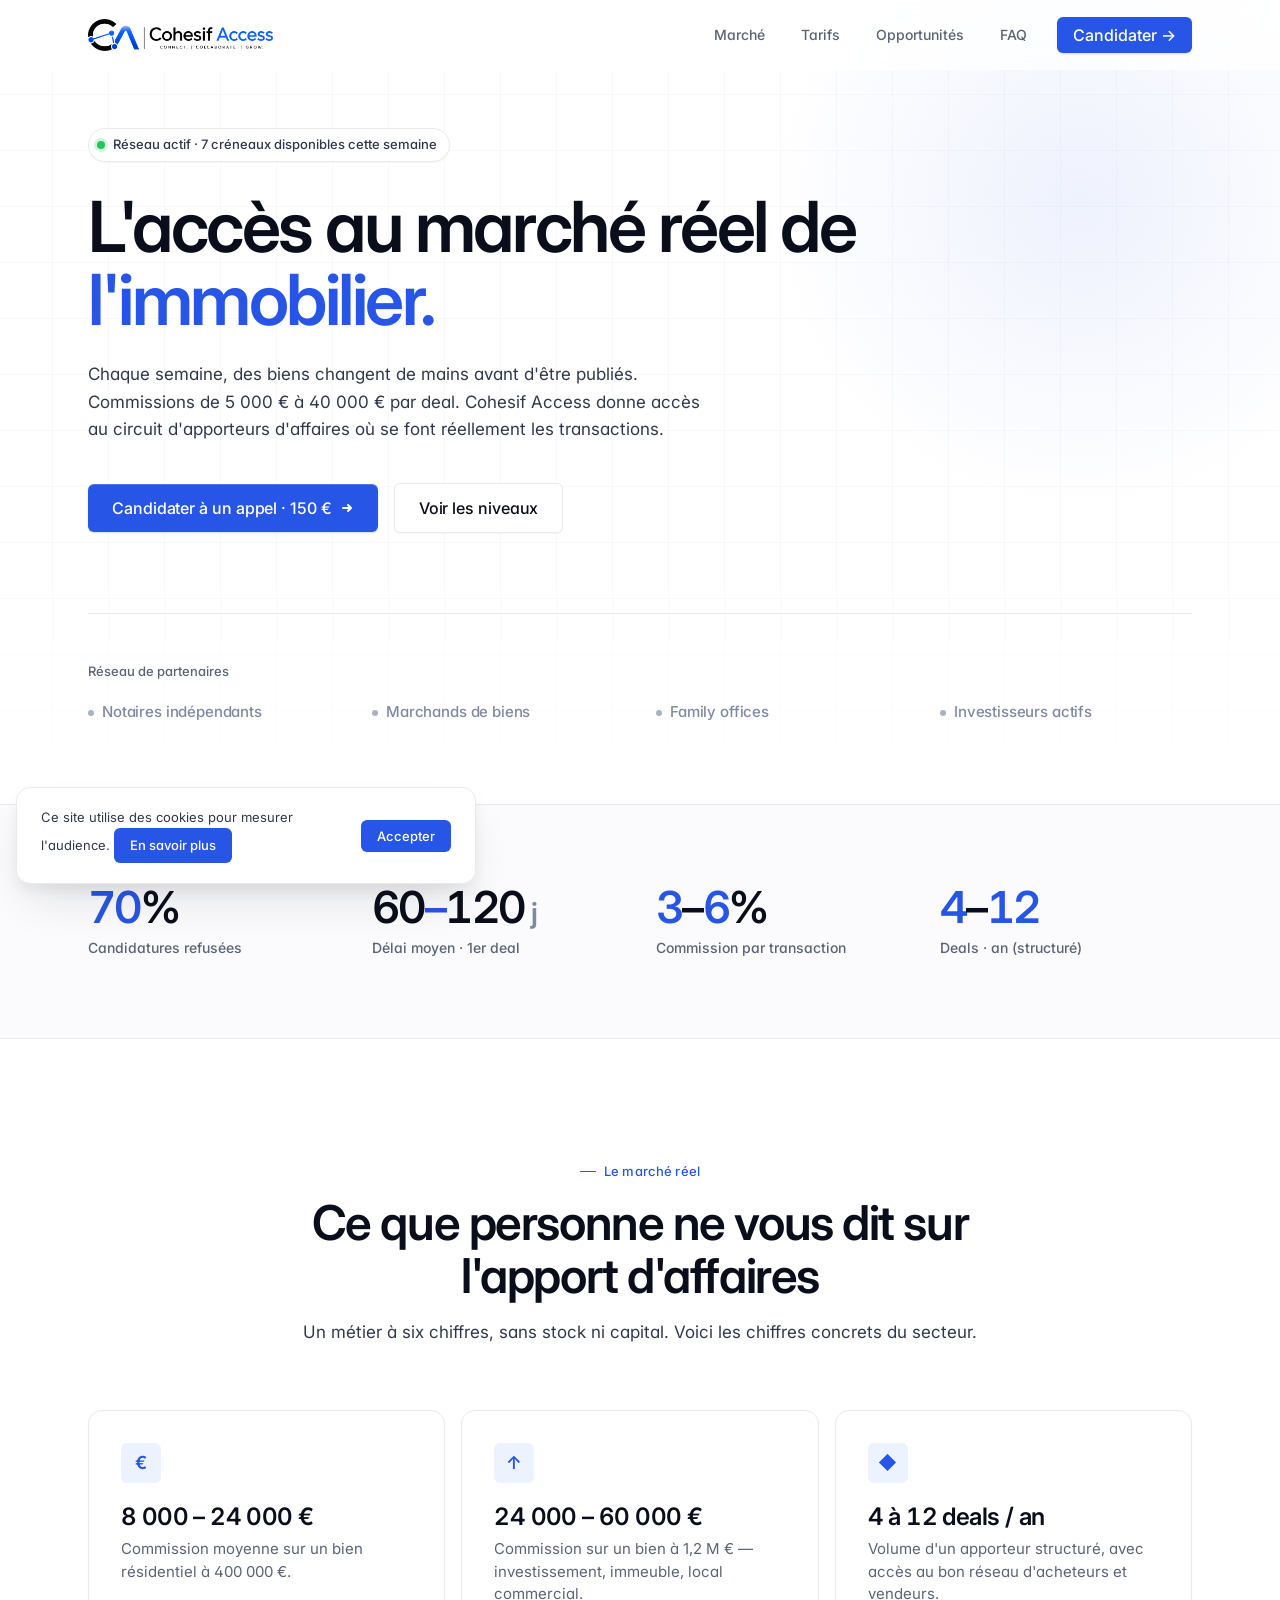
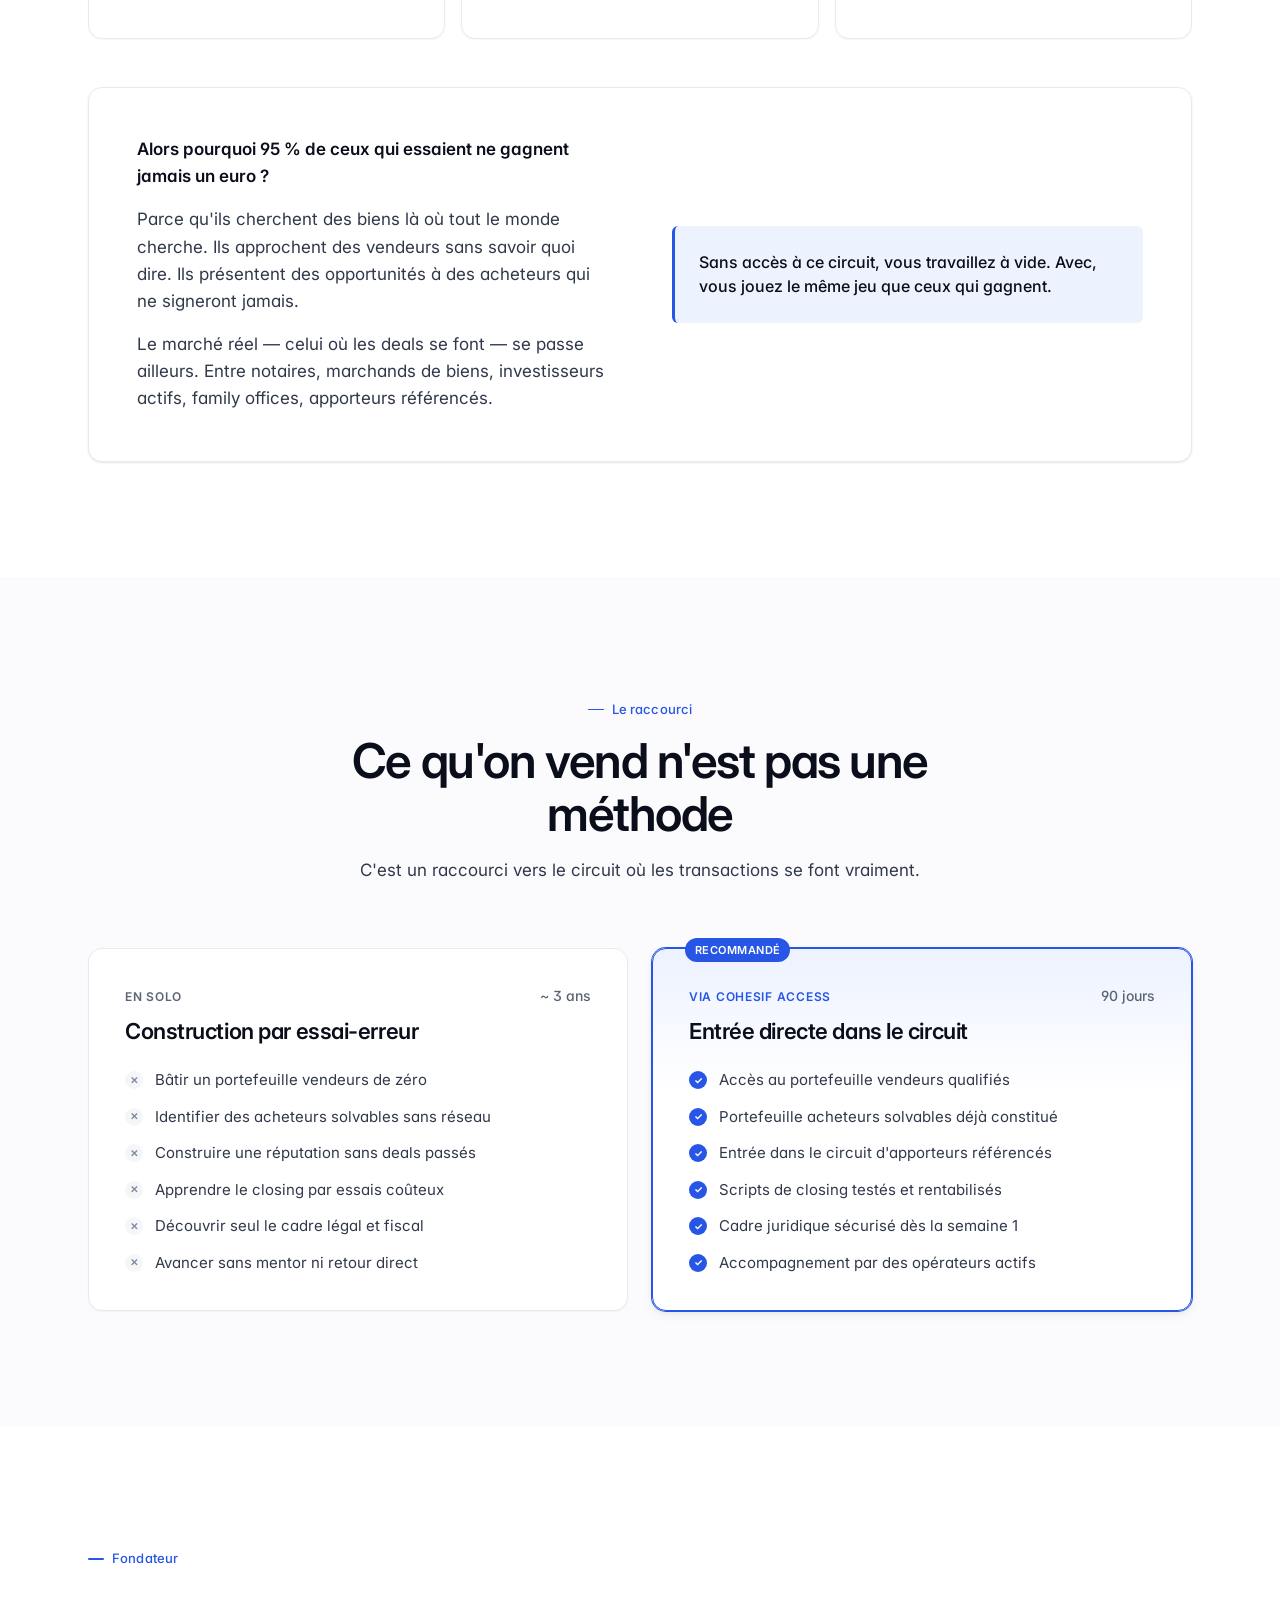
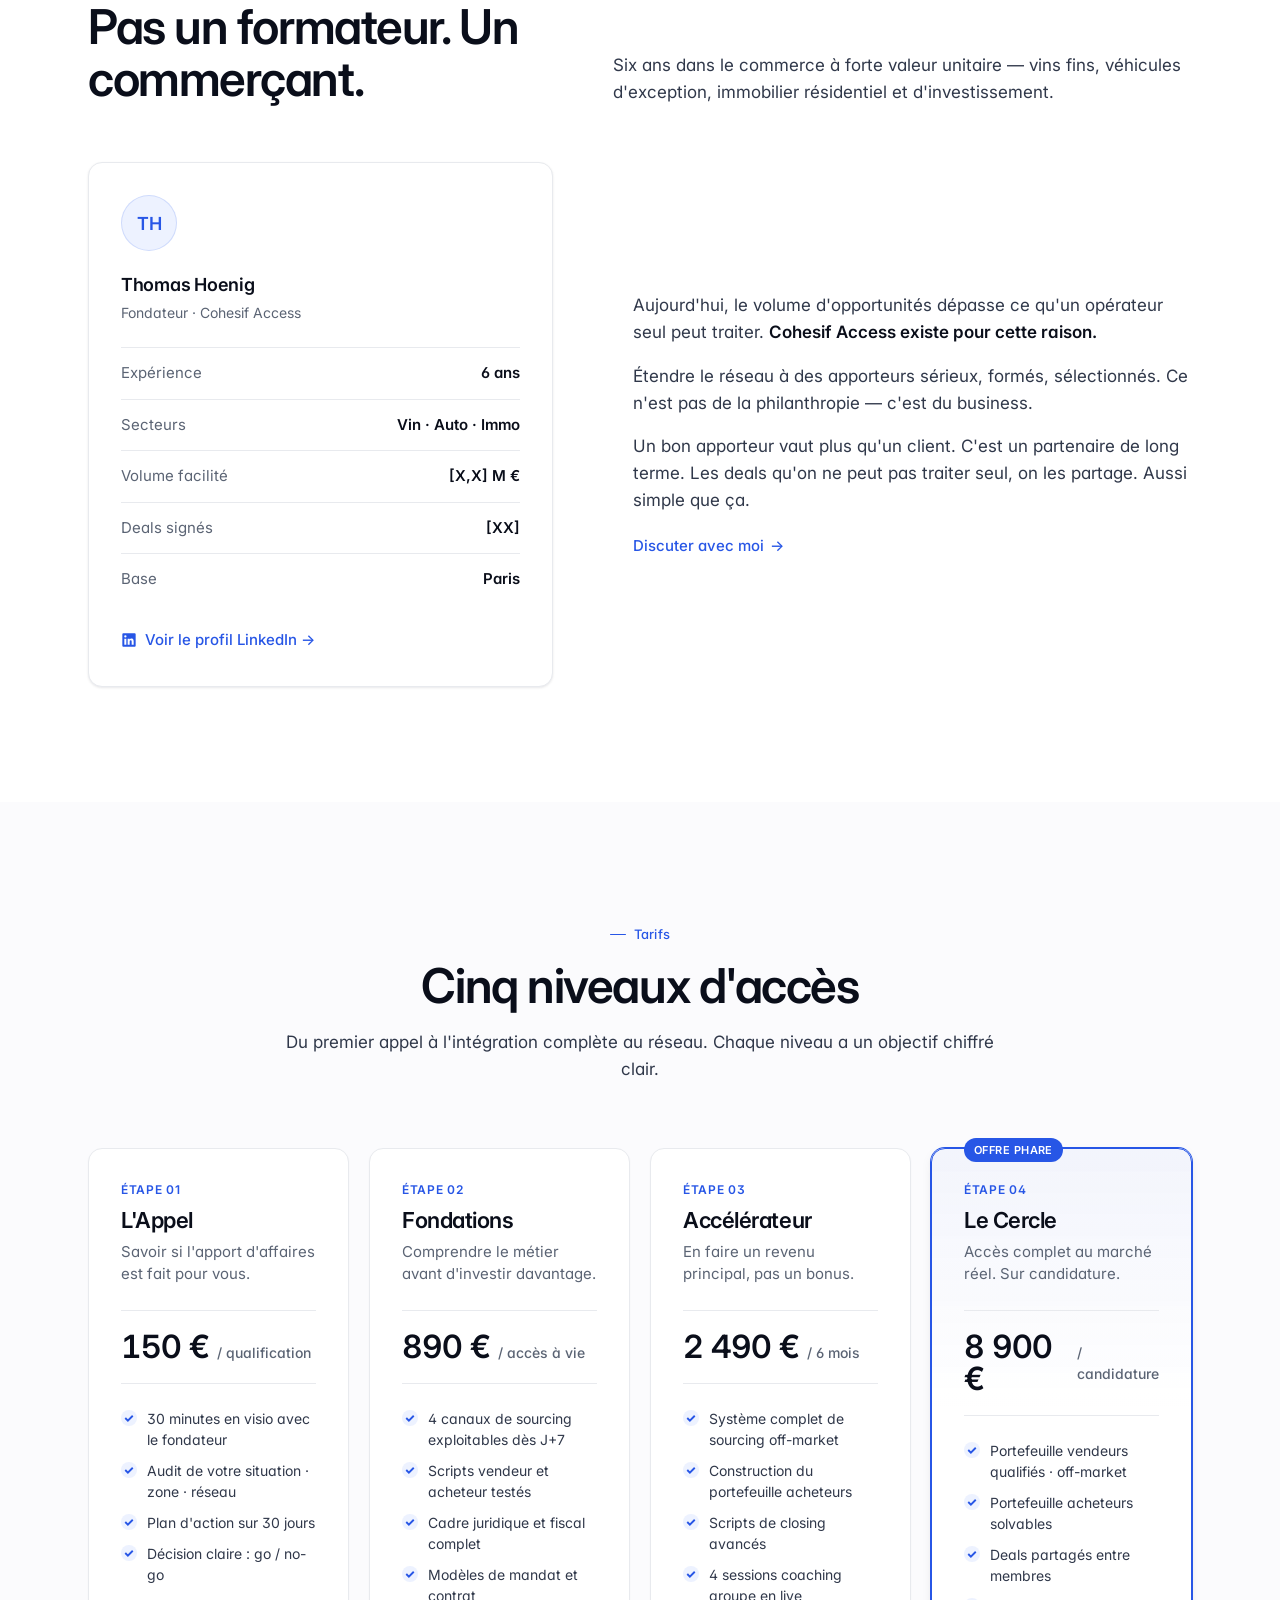
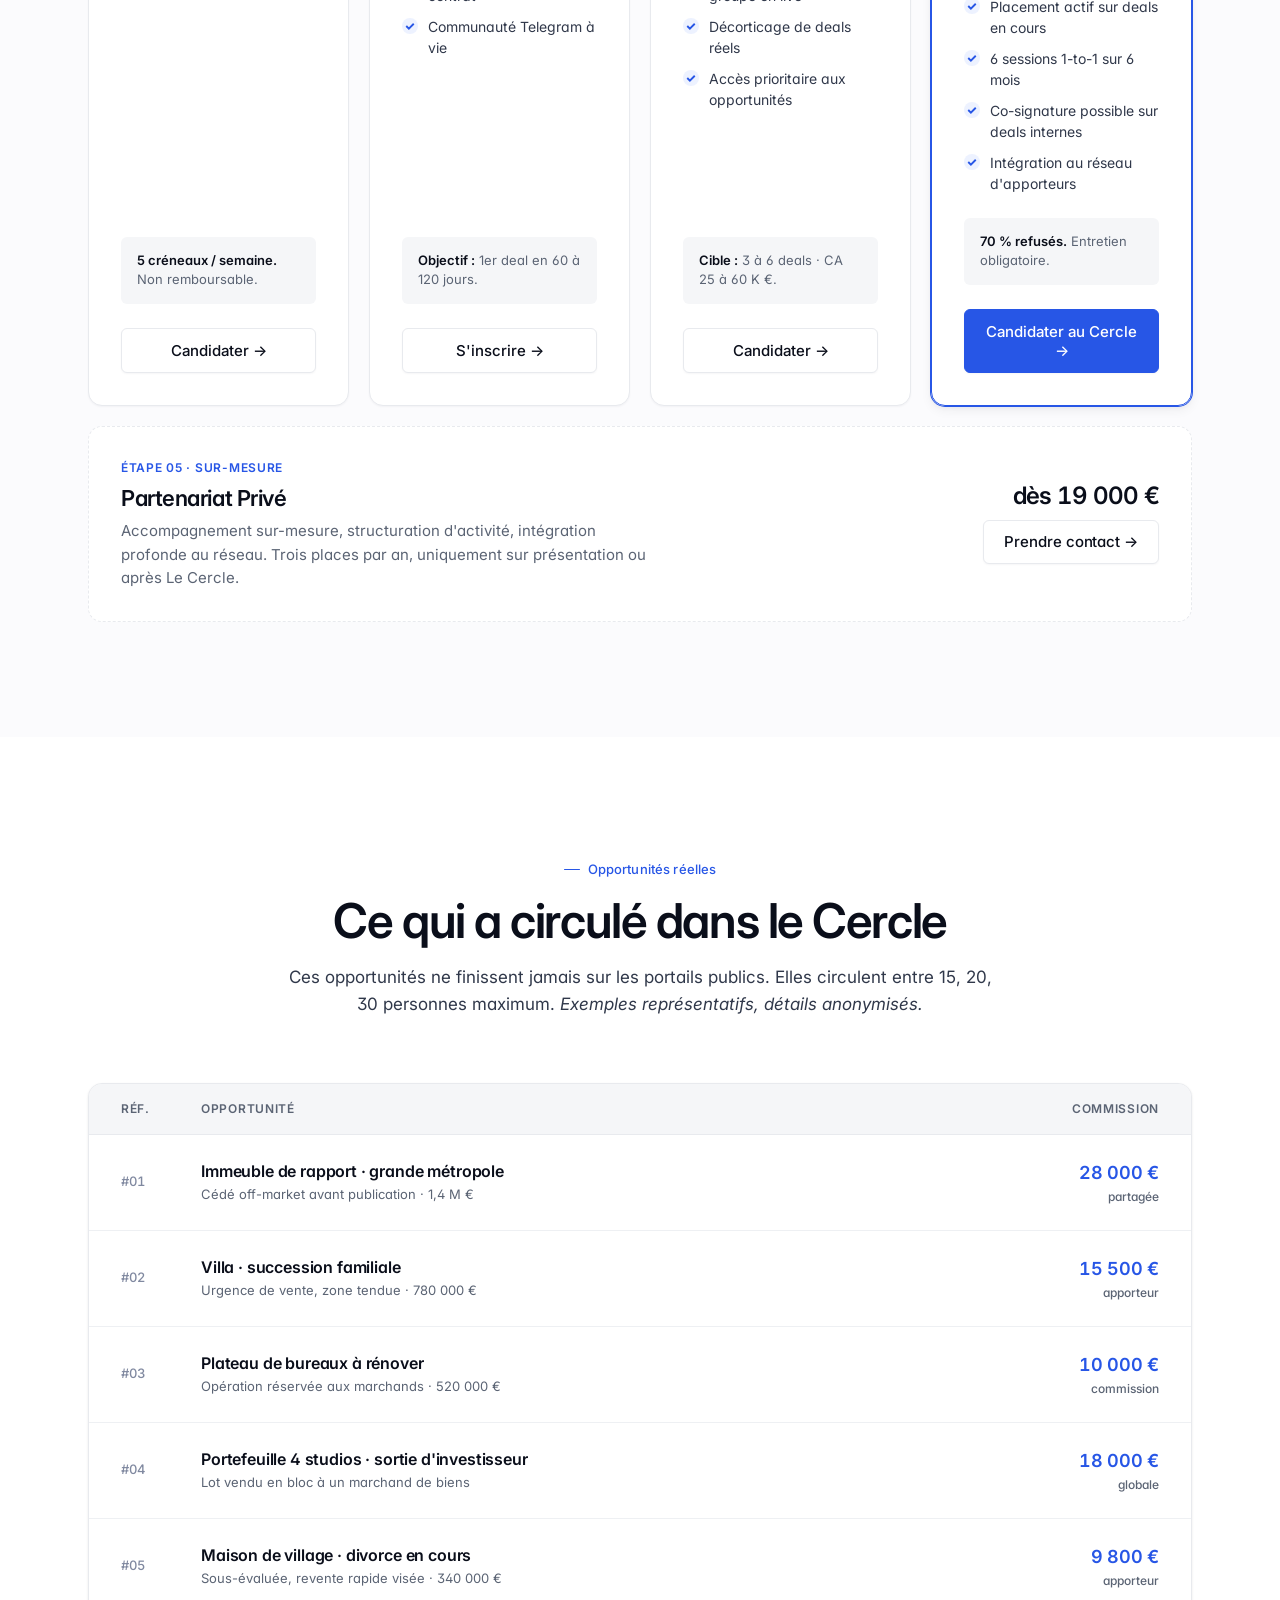
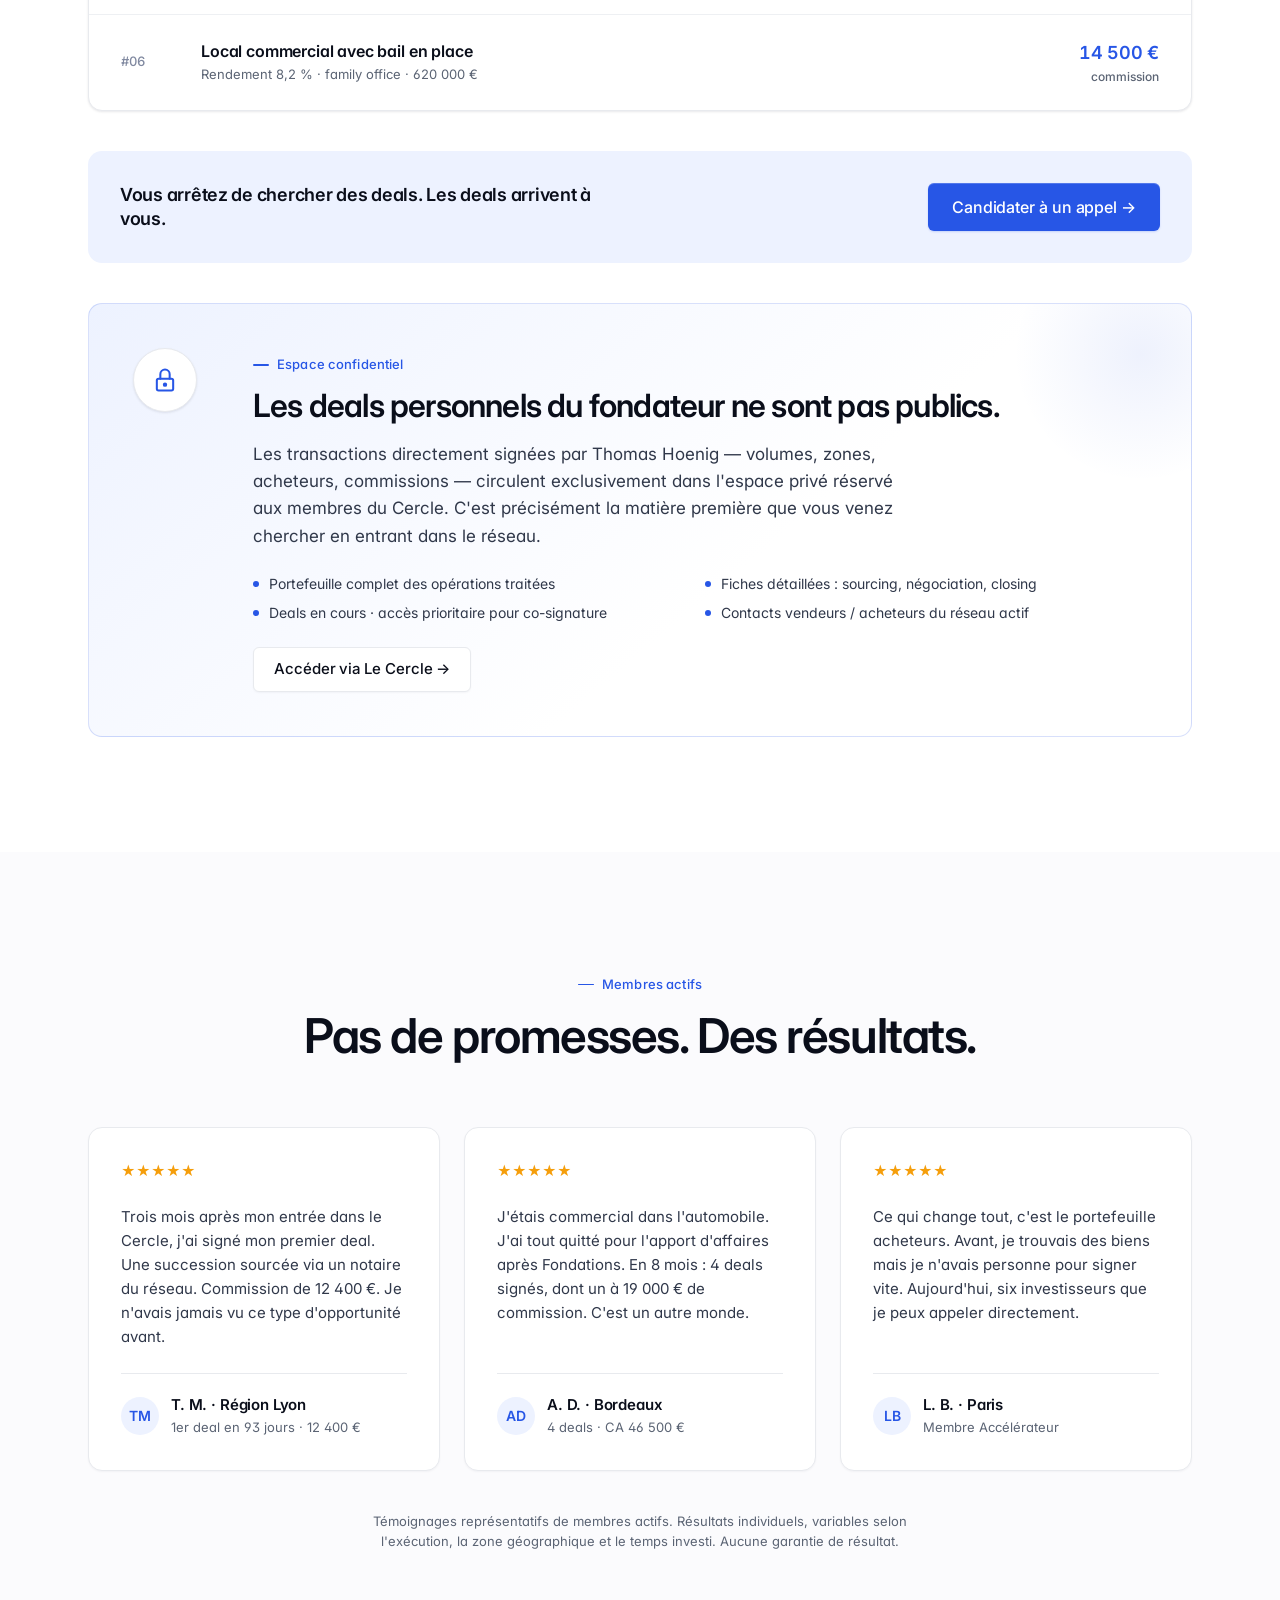
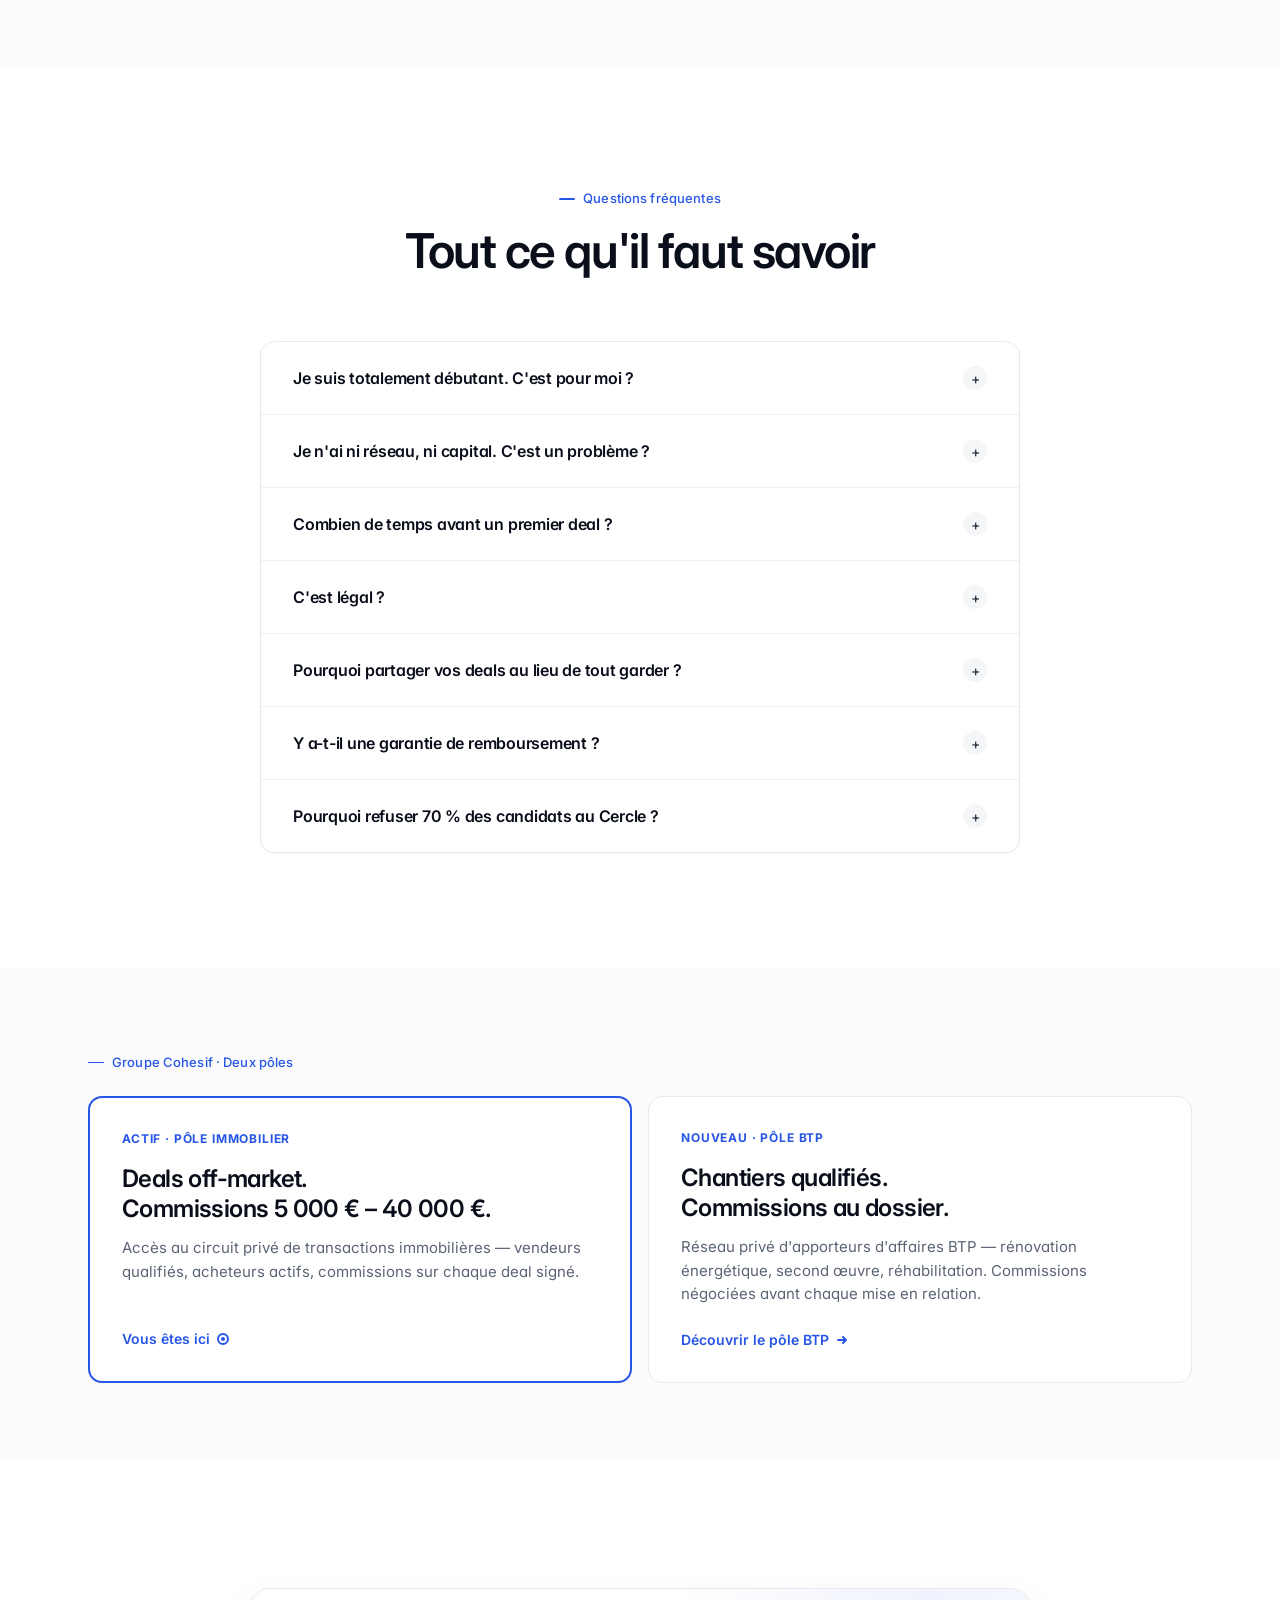
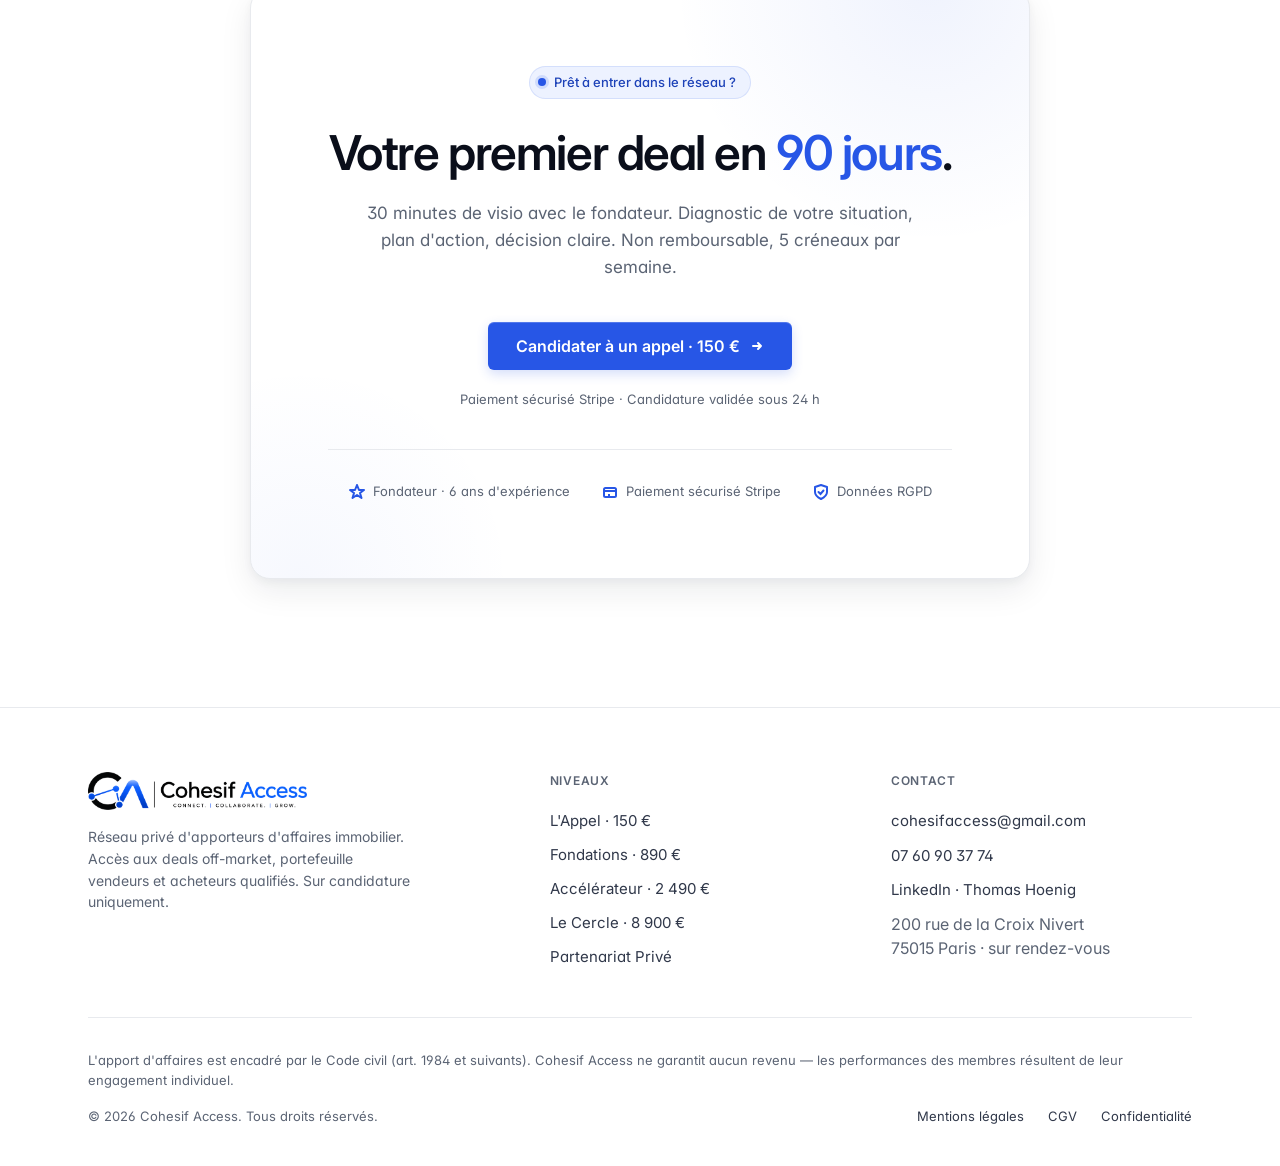
==== index.html @ 562d53ac "fix: pole-bar position fixed sous la nav — visible sur mobile" ====
<!DOCTYPE html>
<html lang="fr">
<head>
<meta charset="UTF-8" />
<meta name="viewport" content="width=device-width, initial-scale=1.0" />
<meta name="color-scheme" content="light only" />
<meta name="supported-color-schemes" content="light" />
<meta name="theme-color" content="#2756e6" />
<meta name="msapplication-TileColor" content="#2756e6" />

<!-- SEO · Titre & Description optimisés -->
<title>Cohesif Access — Réseau Privé d'Apporteurs d'Affaires Immobilier | Deals Off-Market</title>
<meta name="description" content="Rejoignez le réseau privé d'apporteurs d'affaires immobilier Cohesif Access. Accédez aux deals off-market, commissions de 5 000 € à 40 000 € par deal. Portefeuille vendeurs et acheteurs qualifiés. Candidature sélective — fondé par Thomas Hoenig." />

<!-- SEO avancé -->
<meta name="author" content="Thomas Hoenig — Groupe Cohesif" />
<meta name="keywords" content="apport d'affaires immobilier, apporteur d'affaires immobilier, deals off-market, réseau immobilier privé, commission immobilière, formation apporteur d'affaires, Thomas Hoenig, Cohesif Access, Groupe Cohesif, investissement immobilier, marchand de biens, off-market immobilier Paris, réseau apporteurs, commission apporteur affaires, devenir apporteur d'affaires" />
<meta name="robots" content="index, follow, max-image-preview:large, max-snippet:-1, max-video-preview:-1" />
<link rel="canonical" href="https://www.cohesifaccess.fr/" />
<meta name="geo.region" content="FR-75" />
<meta name="geo.placename" content="Paris" />
<meta name="geo.position" content="48.840942;2.293518" />
<meta name="ICBM" content="48.840942, 2.293518" />
<meta name="language" content="French" />
<meta name="revisit-after" content="7 days" />
<meta name="rating" content="general" />
<meta name="distribution" content="global" />
<meta http-equiv="content-language" content="fr" />

<!-- Open Graph (Facebook, LinkedIn, WhatsApp, Telegram) -->
<meta property="og:type" content="website" />
<meta property="og:site_name" content="Cohesif Access" />
<meta property="og:title" content="Cohesif Access — Réseau Privé d'Apporteurs d'Affaires Immobilier" />
<meta property="og:description" content="Rejoignez le réseau privé d'apporteurs d'affaires immobilier. Accédez aux deals off-market, commissions de 5 000 € à 40 000 € par deal. Portefeuille vendeurs et acheteurs qualifiés. Sur candidature." />
<meta property="og:url" content="https://www.cohesifaccess.fr/" />
<meta property="og:image" content="https://www.cohesifaccess.fr/og-image.jpg" />
<meta property="og:image:secure_url" content="https://www.cohesifaccess.fr/og-image.jpg" />
<meta property="og:image:type" content="image/jpeg" />
<meta property="og:image:width" content="1200" />
<meta property="og:image:height" content="630" />
<meta property="og:image:alt" content="Cohesif Access — Réseau privé d'apporteurs d'affaires immobilier. Deals off-market, commissions jusqu'à 40 000 €." />
<meta property="og:locale" content="fr_FR" />

<!-- Twitter Cards -->
<meta name="twitter:card" content="summary_large_image" />
<meta name="twitter:title" content="Cohesif Access — Réseau Privé d'Apporteurs d'Affaires Immobilier" />
<meta name="twitter:description" content="Deals off-market, commissions de 5 000 € à 40 000 €. Réseau privé d'apporteurs d'affaires immobilier. Candidature sélective." />
<meta name="twitter:image" content="https://www.cohesifaccess.fr/og-image.jpg" />
<meta name="twitter:image:alt" content="Cohesif Access — Réseau privé d'apporteurs d'affaires immobilier" />

<!-- Schema.org JSON-LD · Organization -->
<script type="application/ld+json">
{
  "@context": "https://schema.org",
  "@type": "Organization",
  "name": "Cohesif Access",
  "alternateName": ["Groupe Cohesif", "Cohesif"],
  "url": "https://www.cohesifaccess.fr/",
  "logo": {
    "@type": "ImageObject",
    "url": "https://www.cohesifaccess.fr/logo.png",
    "width": 512,
    "height": 512
  },
  "image": "https://www.cohesifaccess.fr/og-image.jpg",
  "founder": {
    "@type": "Person",
    "name": "Thomas Hoenig",
    "jobTitle": "Fondateur",
    "sameAs": "https://www.linkedin.com/in/thomas-hoenig-b68427298"
  },
  "address": {
    "@type": "PostalAddress",
    "streetAddress": "200 rue de la Croix Nivert",
    "postalCode": "75015",
    "addressLocality": "Paris",
    "addressRegion": "Île-de-France",
    "addressCountry": "FR"
  },
  "geo": {
    "@type": "GeoCoordinates",
    "latitude": 48.840942,
    "longitude": 2.293518
  },
  "contactPoint": {
    "@type": "ContactPoint",
    "contactType": "customer service",
    "email": "cohesifaccess@gmail.com",
    "telephone": "+33760903774",
    "availableLanguage": "French",
    "areaServed": "FR"
  },
  "sameAs": [
    "https://www.linkedin.com/in/thomas-hoenig-b68427298"
  ],
  "description": "Réseau privé d'apporteurs d'affaires immobilier. Accès aux deals off-market, portefeuille vendeurs et acheteurs qualifiés. Commissions de 5 000 € à 40 000 € par deal.",
  "knowsAbout": ["Apport d'affaires immobilier", "Deals off-market", "Investissement immobilier", "Commission immobilière", "Marchand de biens"],
  "areaServed": {
    "@type": "Country",
    "name": "France"
  },
  "foundingLocation": {
    "@type": "Place",
    "address": {
      "@type": "PostalAddress",
      "addressLocality": "Paris",
      "addressCountry": "FR"
    }
  }
}
</script>

<!-- Schema.org JSON-LD · LocalBusiness -->
<script type="application/ld+json">
{
  "@context": "https://schema.org",
  "@type": "LocalBusiness",
  "name": "Cohesif Access",
  "image": "https://www.cohesifaccess.fr/og-image.jpg",
  "url": "https://www.cohesifaccess.fr/",
  "@id": "https://www.cohesifaccess.fr/#localbusiness",
  "telephone": "+33760903774",
  "email": "cohesifaccess@gmail.com",
  "priceRange": "€€",
  "address": {
    "@type": "PostalAddress",
    "streetAddress": "200 rue de la Croix Nivert",
    "addressLocality": "Paris",
    "postalCode": "75015",
    "addressRegion": "Île-de-France",
    "addressCountry": "FR"
  },
  "geo": {
    "@type": "GeoCoordinates",
    "latitude": 48.840942,
    "longitude": 2.293518
  },
  "areaServed": {
    "@type": "Country",
    "name": "France"
  },
  "founder": {
    "@type": "Person",
    "name": "Thomas Hoenig"
  },
  "description": "Réseau privé d'apporteurs d'affaires immobilier. Accès aux deals off-market, portefeuille vendeurs et acheteurs qualifiés. Commissions de 5 000 € à 40 000 € par deal."
}
</script>

<!-- Schema.org JSON-LD · WebSite (sitelinks searchbox) -->
<script type="application/ld+json">
{
  "@context": "https://schema.org",
  "@type": "WebSite",
  "name": "Cohesif Access",
  "alternateName": "Cohesif",
  "url": "https://www.cohesifaccess.fr/",
  "description": "Réseau privé d'apporteurs d'affaires immobilier — deals off-market, commissions de 5 000 € à 40 000 € par deal.",
  "inLanguage": "fr-FR",
  "publisher": {
    "@type": "Organization",
    "name": "Cohesif Access",
    "url": "https://www.cohesifaccess.fr/"
  }
}
</script>

<!-- Schema.org JSON-LD · WebPage -->
<script type="application/ld+json">
{
  "@context": "https://schema.org",
  "@type": "WebPage",
  "name": "Cohesif Access — Réseau Privé d'Apporteurs d'Affaires Immobilier",
  "description": "Rejoignez le réseau privé d'apporteurs d'affaires immobilier Cohesif Access. Deals off-market, commissions de 5 000 € à 40 000 € par deal.",
  "url": "https://www.cohesifaccess.fr/",
  "inLanguage": "fr-FR",
  "isPartOf": {
    "@type": "WebSite",
    "name": "Cohesif Access",
    "url": "https://www.cohesifaccess.fr/"
  },
  "about": {
    "@type": "Thing",
    "name": "Apport d'affaires immobilier"
  },
  "mainEntity": {
    "@type": "Organization",
    "name": "Cohesif Access"
  },
  "speakable": {
    "@type": "SpeakableSpecification",
    "cssSelector": [".hero__lede", ".display-xl"]
  },
  "breadcrumb": {
    "@type": "BreadcrumbList",
    "itemListElement": [
      {
        "@type": "ListItem",
        "position": 1,
        "name": "Accueil",
        "item": "https://www.cohesifaccess.fr/"
      }
    ]
  }
}
</script>

<!-- Schema.org JSON-LD · Service (5 niveaux) -->
<script type="application/ld+json">
{
  "@context": "https://schema.org",
  "@type": "Service",
  "serviceType": "Formation et réseau d'apporteurs d'affaires immobilier",
  "provider": {
    "@type": "Organization",
    "name": "Cohesif Access",
    "url": "https://www.cohesifaccess.fr/"
  },
  "areaServed": {
    "@type": "Country",
    "name": "France"
  },
  "hasOfferCatalog": {
    "@type": "OfferCatalog",
    "name": "Niveaux d'accès Cohesif Access",
    "itemListElement": [
      {
        "@type": "Offer",
        "itemOffered": {
          "@type": "Service",
          "name": "L'Appel — Appel de qualification",
          "description": "30 minutes de visio avec le fondateur. Diagnostic de votre situation, plan d'action, décision claire."
        },
        "price": "150",
        "priceCurrency": "EUR"
      },
      {
        "@type": "Offer",
        "itemOffered": {
          "@type": "Service",
          "name": "Fondations — Formation apport d'affaires",
          "description": "Les bases juridiques, commerciales et opérationnelles de l'apport d'affaires immobilier."
        },
        "price": "890",
        "priceCurrency": "EUR"
      },
      {
        "@type": "Offer",
        "itemOffered": {
          "@type": "Service",
          "name": "Accélérateur — Accompagnement intensif",
          "description": "Accompagnement intensif avec coaching et mise en relation directe avec le réseau."
        },
        "price": "2490",
        "priceCurrency": "EUR"
      },
      {
        "@type": "Offer",
        "itemOffered": {
          "@type": "Service",
          "name": "Le Cercle — Réseau privé d'apporteurs",
          "description": "Accès aux deals off-market, portefeuille vendeurs et acheteurs qualifiés, réseau exclusif sur candidature."
        },
        "price": "5900",
        "priceCurrency": "EUR"
      }
    ]
  }
}
</script>

<!-- Schema.org JSON-LD · FAQPage (rich snippets Google) -->
<script type="application/ld+json">
{
  "@context": "https://schema.org",
  "@type": "FAQPage",
  "mainEntity": [
    {
      "@type": "Question",
      "name": "Je suis totalement débutant. L'apport d'affaires immobilier est-il pour moi ?",
      "acceptedAnswer": {
        "@type": "Answer",
        "text": "Oui, si vous êtes prêt à travailler 8 à 12 heures par semaine et à exécuter sérieusement. Non, si vous cherchez un système passif. Les débutants commencent par Fondations à 890 €."
      }
    },
    {
      "@type": "Question",
      "name": "Je n'ai ni réseau, ni capital. Est-ce un problème pour devenir apporteur d'affaires ?",
      "acceptedAnswer": {
        "@type": "Answer",
        "text": "Pour le capital, non — l'apport d'affaires ne demande aucun investissement financier. Pour le réseau, c'est précisément ce que Cohesif Access vous apporte : vous entrez dans un réseau existant de notaires, marchands de biens, family offices et investisseurs actifs."
      }
    },
    {
      "@type": "Question",
      "name": "Combien de temps avant un premier deal immobilier ?",
      "acceptedAnswer": {
        "@type": "Answer",
        "text": "60 à 120 jours en moyenne pour ceux qui exécutent sérieusement. Certains y arrivent en 3 semaines, d'autres en 6 mois. Cela dépend de votre zone géographique, de votre exécution et du temps investi. Aucune garantie de résultat."
      }
    },
    {
      "@type": "Question",
      "name": "L'apport d'affaires immobilier est-il légal en France ?",
      "acceptedAnswer": {
        "@type": "Answer",
        "text": "Totalement. L'apport d'affaires est un contrat commercial classique encadré par le Code civil. Pour l'immobilier, le positionnement respecte la loi Hoguet — le premier module de Fondations y est entièrement consacré."
      }
    },
    {
      "@type": "Question",
      "name": "Pourquoi Cohesif Access partage ses deals au lieu de tout garder ?",
      "acceptedAnswer": {
        "@type": "Answer",
        "text": "Parce qu'un opérateur seul ne peut pas traiter tout le volume qui passe. Et parce qu'un bon apporteur rapporte plus qu'il ne coûte. C'est du capitalisme simple, pas de la philanthropie."
      }
    },
    {
      "@type": "Question",
      "name": "Y a-t-il une garantie de remboursement chez Cohesif Access ?",
      "acceptedAnswer": {
        "@type": "Answer",
        "text": "Pas de garantie de résultat — c'est illégal et malhonnête de garantir des revenus. Remboursement 14 jours sur les formations si le contenu ne correspond pas à ce qui est annoncé. Le Cercle est sans remboursement — c'est un engagement."
      }
    },
    {
      "@type": "Question",
      "name": "Pourquoi refuser 70 % des candidats au Cercle ?",
      "acceptedAnswer": {
        "@type": "Answer",
        "text": "Parce qu'un mauvais apporteur détruit la confiance construite avec les vendeurs, les acheteurs et les partenaires. La sélection porte sur le sérieux, la capacité d'exécution et la compatibilité. Un Cercle de qualité vaut mieux qu'un club bondé."
      }
    }
  ]
}
</script>

<link rel="icon" type="image/x-icon" href="favicon.ico">
<link rel="icon" type="image/png" sizes="32x32" href="favicon-32x32.png">
<link rel="icon" type="image/png" sizes="16x16" href="favicon-16x16.png">
<link rel="apple-touch-icon" sizes="180x180" href="apple-touch-icon.png">
<link rel="manifest" href="manifest.json">

<link rel="preconnect" href="https://fonts.googleapis.com">
<link rel="preconnect" href="https://fonts.gstatic.com" crossorigin>
<link rel="preload" href="https://fonts.googleapis.com/css2?family=Inter:wght@300;400;500;600;700&display=swap" as="style">
<link href="https://fonts.googleapis.com/css2?family=Inter:wght@300;400;500;600;700&display=swap" rel="stylesheet">

<style>
/* ═══════════════════════════════════════════════════════════════
   COHESIF ACCESS · Design system clair premium
   Références : Stripe, Linear, Framer, Vercel
   ═══════════════════════════════════════════════════════════════ */

:root {
  /* Couleurs — palette minimale */
  --white: #ffffff;
  --bg: #fbfbfd;
  --bg-soft: #f5f6f8;
  --bg-blue: #f0f4ff;

  --ink-900: #0a0e1a;
  --ink-700: #30384a;
  --ink-500: #5b6474;
  --ink-400: #8089a0;
  --ink-300: #aab1c2;

  --line: #e8eaee;
  --line-soft: #eef0f3;

  --accent: #2756e6;      /* bleu profond · un seul accent */
  --accent-dark: #1d42b8;
  --accent-soft: #edf2ff;

  /* Typo */
  --sans: 'Inter', -apple-system, BlinkMacSystemFont, 'Segoe UI', sans-serif;

  /* Espacements */
  --pad: clamp(1.25rem, 4vw, 3rem);
  --max: 1200px;

  /* Radius */
  --r-sm: 6px;
  --r: 10px;
  --r-lg: 14px;
  --r-xl: 20px;

  /* Ombres douces */
  --shadow-xs: 0 1px 2px rgba(16, 24, 40, 0.04);
  --shadow-sm: 0 1px 3px rgba(16, 24, 40, 0.06), 0 1px 2px rgba(16, 24, 40, 0.04);
  --shadow-md: 0 4px 12px rgba(16, 24, 40, 0.06), 0 2px 4px rgba(16, 24, 40, 0.04);
  --shadow-lg: 0 12px 32px rgba(16, 24, 40, 0.08), 0 4px 8px rgba(16, 24, 40, 0.04);
  --shadow-xl: 0 24px 48px -12px rgba(16, 24, 40, 0.12), 0 8px 16px rgba(16, 24, 40, 0.06);

  --ease: cubic-bezier(0.22, 0.61, 0.36, 1);
  --ease-out: cubic-bezier(0.16, 1, 0.3, 1);
}

*, *::before, *::after { box-sizing: border-box; margin: 0; padding: 0; }

html {
  scroll-behavior: smooth;
  -webkit-text-size-adjust: 100%;
  font-size: 16px;
  color-scheme: light;
  background: var(--white);
}

body {
  background: var(--white) !important;
  color: var(--ink-900);
  font-family: var(--sans);
  font-weight: 400;
  font-size: 16px;
  line-height: 1.5;
  -webkit-font-smoothing: antialiased;
  -moz-osx-font-smoothing: grayscale;
  font-feature-settings: "kern", "liga", "cv11", "ss01";
  overflow-x: hidden;
}

/* Forcer le mode clair partout — override iOS/Android dark mode */
@media (prefers-color-scheme: dark) {
  html, body {
    background: var(--white) !important;
    color: var(--ink-900) !important;
  }
  :root { color-scheme: light; }
}

::selection { background: var(--accent); color: var(--white); }

a { color: inherit; text-decoration: none; }
button { font-family: inherit; background: none; border: none; cursor: pointer; color: inherit; padding: 0; font-size: inherit; }
input, textarea, select { font-family: inherit; }
img, svg { display: block; max-width: 100%; }

.wrap { max-width: var(--max); margin: 0 auto; padding: 0 var(--pad); }
.wrap-sm { max-width: 920px; margin: 0 auto; padding: 0 var(--pad); }

/* ═══════════════════════════════════════════════════════════════
   TYPOGRAPHIE
   ═══════════════════════════════════════════════════════════════ */

.display-xl {
  font-size: clamp(2.25rem, 5.5vw, 4.5rem);
  font-weight: 600;
  line-height: 1.05;
  letter-spacing: -0.035em;
  color: var(--ink-900);
}

.display-l {
  font-size: clamp(1.875rem, 3.75vw, 3rem);
  font-weight: 600;
  line-height: 1.1;
  letter-spacing: -0.03em;
  color: var(--ink-900);
}

.display-m {
  font-size: clamp(1.5rem, 2.5vw, 2rem);
  font-weight: 600;
  line-height: 1.2;
  letter-spacing: -0.025em;
  color: var(--ink-900);
}

.display-s {
  font-size: clamp(1.25rem, 1.8vw, 1.5rem);
  font-weight: 600;
  line-height: 1.3;
  letter-spacing: -0.02em;
  color: var(--ink-900);
}

.eyebrow {
  font-size: 0.8125rem;
  font-weight: 500;
  letter-spacing: 0.01em;
  color: var(--accent);
  display: inline-flex;
  align-items: center;
  gap: 0.5rem;
}

.eyebrow::before {
  content: "";
  width: 16px;
  height: 1.5px;
  background: var(--accent);
  border-radius: 2px;
}

.lede {
  font-size: clamp(1.0625rem, 1.3vw, 1.25rem);
  line-height: 1.6;
  color: var(--ink-700);
  font-weight: 400;
}

.body-l { font-size: 1.0625rem; line-height: 1.6; color: var(--ink-700); }
.body-m { font-size: 0.9375rem; line-height: 1.55; color: var(--ink-500); }
.body-s { font-size: 0.8125rem; line-height: 1.5; color: var(--ink-500); }

strong { font-weight: 600; color: var(--ink-900); }

/* ═══════════════════════════════════════════════════════════════
   NAVIGATION
   ═══════════════════════════════════════════════════════════════ */

.nav {
  position: fixed;
  top: 0; left: 0; right: 0;
  z-index: 80;
  background: rgba(255, 255, 255, 0.72);
  backdrop-filter: saturate(160%) blur(14px);
  -webkit-backdrop-filter: saturate(160%) blur(14px);
  border-bottom: 1px solid transparent;
  transition: border-color 0.3s var(--ease), background 0.3s var(--ease);
}

.nav.scrolled {
  border-bottom-color: var(--line);
  background: rgba(255, 255, 255, 0.88);
}

.nav__inner {
  display: flex;
  align-items: center;
  justify-content: space-between;
  padding: 1rem 0;
  max-width: var(--max);
  margin: 0 auto;
  padding-left: var(--pad);
  padding-right: var(--pad);
}

.brand {
  display: inline-flex;
  align-items: center;
  gap: 0.625rem;
  color: var(--ink-900);
  transition: opacity 0.2s var(--ease);
}

.brand:hover { opacity: 0.75; }

.brand__logo {
  height: 32px;
  width: auto;
  display: block;
}

.foot .brand__logo { height: 38px; }

@media (max-width: 560px) {
  .brand__logo { height: 28px; }
}

.nav__links {
  display: flex;
  align-items: center;
  gap: 0.5rem;
}

.nav__links a {
  font-size: 0.875rem;
  font-weight: 500;
  color: var(--ink-500);
  padding: 0.5rem 0.875rem;
  border-radius: var(--r-sm);
  transition: all 0.2s var(--ease);
}

.nav__links a:hover { color: var(--ink-900); background: var(--bg-soft); }

.nav__cta {
  color: var(--white) !important;
  background: var(--accent);
  padding: 0.5rem 1rem !important;
  font-weight: 500;
  margin-left: 0.5rem;
  border-radius: var(--r-sm);
  transition: all 0.2s var(--ease) !important;
  box-shadow: 0 1px 2px rgba(39, 86, 230, 0.2);
}

.nav__cta:hover {
  background: var(--accent-dark) !important;
  color: var(--white) !important;
  transform: translateY(-1px);
  box-shadow: 0 4px 12px rgba(39, 86, 230, 0.3);
}

@media (max-width: 820px) {
  .nav__links a:not(.nav__cta) { display: none; }
}
.pole-bar {
  display: none;
  position: fixed;
  top: 64px;
  left: 0; right: 0;
  z-index: 79;
  background: var(--accent-soft);
  border-bottom: 1px solid rgba(39,86,230,0.2);
  text-align: center;
  padding: 0.5rem 1rem;
}
.pole-bar__link {
  font-size: 0.8125rem;
  font-weight: 600;
  color: var(--accent);
  text-decoration: none;
  letter-spacing: 0.01em;
}
.pole-bar__link span { opacity: 0.7; }
@media (max-width: 820px) {
  .pole-bar { display: block; }
  .hero { padding-top: 9.5rem; }
}
/* ── Pôles switcher ── */
.poles { padding: clamp(3rem, 6vw, 5rem) 0; background: var(--bg); }
.poles__label { margin-bottom: 1.5rem; }
.poles__grid {
  display: grid;
  grid-template-columns: 1fr 1fr;
  gap: 1rem;
}
.pole {
  border-radius: 14px;
  padding: clamp(1.5rem, 3vw, 2rem);
  background: var(--white);
  display: flex;
  flex-direction: column;
}
.pole--immo {
  border: 2px solid var(--accent);
}
.pole--btp {
  border: 1px solid var(--line);
  text-decoration: none;
  color: inherit;
  transition: border-color 0.2s var(--ease), box-shadow 0.2s var(--ease);
}
.pole--btp:hover {
  border-color: var(--accent);
  box-shadow: 0 8px 24px rgba(30, 61, 44, 0.1);
}
.pole__tag {
  font-size: 0.75rem;
  font-weight: 700;
  text-transform: uppercase;
  letter-spacing: 0.07em;
  margin-bottom: 1rem;
}
.pole__tag--immo { color: var(--accent); }
.pole__tag--btp { color: var(--accent); }
.pole__title {
  font-size: clamp(1.125rem, 2vw, 1.5rem);
  font-weight: 600;
  letter-spacing: -0.025em;
  color: var(--ink-900);
  line-height: 1.25;
  margin-bottom: 0.75rem;
}
.pole__desc {
  font-size: 0.9375rem;
  color: var(--ink-500);
  line-height: 1.55;
  flex: 1;
  margin-bottom: 1.5rem;
}
.pole__cta {
  display: inline-flex;
  align-items: center;
  gap: 0.375rem;
  font-size: 0.875rem;
  font-weight: 600;
  margin-top: auto;
}
.pole__cta--immo { color: var(--accent); }
.pole__cta--btp { color: var(--accent); }
@media (max-width: 600px) {
  .poles__grid { grid-template-columns: 1fr; }
}

/* ═══════════════════════════════════════════════════════════════
   BOUTONS
   ═══════════════════════════════════════════════════════════════ */

.btn {
  display: inline-flex;
  align-items: center;
  justify-content: center;
  gap: 0.5rem;
  font-size: 0.9375rem;
  font-weight: 500;
  letter-spacing: -0.005em;
  padding: 0.75rem 1.25rem;
  border-radius: var(--r-sm);
  transition: all 0.2s var(--ease);
  white-space: nowrap;
  cursor: pointer;
  line-height: 1.25;
}

.btn--primary {
  background: var(--accent);
  color: var(--white);
  box-shadow: 0 1px 0 rgba(255,255,255,0.2) inset, 0 1px 2px rgba(39, 86, 230, 0.2);
}

.btn--primary:hover {
  background: var(--accent-dark);
  transform: translateY(-1px);
  box-shadow: 0 1px 0 rgba(255,255,255,0.2) inset, 0 6px 16px rgba(39, 86, 230, 0.3);
}

.btn--accent {
  background: var(--accent);
  color: var(--white);
  box-shadow: 0 1px 0 rgba(255,255,255,0.2) inset, 0 1px 2px rgba(39, 86, 230, 0.2);
}

.btn--accent:hover {
  background: var(--accent-dark);
  transform: translateY(-1px);
  box-shadow: 0 1px 0 rgba(255,255,255,0.2) inset, 0 6px 16px rgba(39, 86, 230, 0.3);
}

.btn--ghost {
  background: var(--white);
  color: var(--ink-900);
  border: 1px solid var(--line);
  box-shadow: var(--shadow-xs);
}

.btn--ghost:hover {
  background: var(--bg-soft);
  border-color: var(--ink-300);
  transform: translateY(-1px);
}

.btn--lg { padding: 0.875rem 1.5rem; font-size: 1rem; }

.btn__arrow {
  display: inline-flex;
  width: 14px;
  height: 14px;
  transition: transform 0.25s var(--ease);
}

.btn:hover .btn__arrow { transform: translateX(3px); }

.link-arrow {
  display: inline-flex;
  align-items: center;
  gap: 0.375rem;
  font-size: 0.9375rem;
  font-weight: 500;
  color: var(--accent);
  transition: gap 0.2s var(--ease);
}

.link-arrow:hover { gap: 0.625rem; }

.link-arrow::after {
  content: "→";
  transition: transform 0.2s var(--ease);
}

.link-arrow:hover::after { transform: translateX(2px); }

/* Bouton inline qui ressemble à un lien · utilisé pour modales légales */
.text-link {
  background: none;
  border: none;
  padding: 0;
  font: inherit;
  color: var(--accent);
  cursor: pointer;
  text-decoration: underline;
  text-underline-offset: 2px;
  text-decoration-color: rgba(39, 86, 230, 0.4);
  transition: text-decoration-color 0.2s var(--ease);
}

.text-link:hover { text-decoration-color: var(--accent); }

.foot__legal-links .text-link,
.foot__bottom .text-link {
  color: var(--ink-700);
  text-decoration: none;
  font-size: 0.8125rem;
}

.foot__legal-links .text-link:hover,
.foot__bottom .text-link:hover { color: var(--accent); }

/* ═══════════════════════════════════════════════════════════════
   HERO
   ═══════════════════════════════════════════════════════════════ */

.hero {
  padding: 8rem 0 5rem;
  position: relative;
  overflow: hidden;
  background-image:
    linear-gradient(rgba(39, 86, 230, 0.035) 1px, transparent 1px),
    linear-gradient(90deg, rgba(39, 86, 230, 0.035) 1px, transparent 1px);
  background-size: 56px 56px;
  background-position: center;
}

.hero::before {
  content: "";
  position: absolute;
  top: -200px;
  right: -200px;
  width: 800px;
  height: 800px;
  background: radial-gradient(circle, rgba(39, 86, 230, 0.08) 0%, transparent 55%);
  pointer-events: none;
  z-index: 0;
}

.hero::after {
  content: "";
  position: absolute;
  bottom: 0;
  left: 0;
  right: 0;
  height: 240px;
  background: linear-gradient(to bottom, transparent, var(--white));
  pointer-events: none;
  z-index: 0;
}

.hero__inner { position: relative; z-index: 1; }

.hero__badge {
  display: inline-flex;
  align-items: center;
  gap: 0.5rem;
  padding: 0.375rem 0.75rem 0.375rem 0.5rem;
  background: var(--white);
  border: 1px solid var(--line);
  border-radius: 999px;
  font-size: 0.8125rem;
  font-weight: 500;
  color: var(--ink-700);
  box-shadow: var(--shadow-xs);
  margin-bottom: 1.75rem;
  animation: rise 0.8s var(--ease-out);
}

.hero__badge-dot {
  width: 8px;
  height: 8px;
  background: #22c55e;
  border-radius: 50%;
  box-shadow: 0 0 0 3px rgba(34, 197, 94, 0.2);
  animation: pulse 2s ease-in-out infinite;
}

@keyframes pulse {
  0%, 100% { box-shadow: 0 0 0 3px rgba(34, 197, 94, 0.2); }
  50% { box-shadow: 0 0 0 5px rgba(34, 197, 94, 0.1); }
}

.hero h1 {
  max-width: 18ch;
  margin-bottom: 1.5rem;
  animation: rise 0.9s var(--ease-out) 0.1s backwards;
}

.hero h1 span.accent { color: var(--accent); }

.hero__lede {
  max-width: 56ch;
  margin-bottom: 2.5rem;
  animation: rise 0.9s var(--ease-out) 0.2s backwards;
}

.hero__cta-row {
  display: flex;
  align-items: center;
  gap: 1rem;
  flex-wrap: wrap;
  animation: rise 0.9s var(--ease-out) 0.3s backwards;
}

@keyframes rise {
  from { opacity: 0; transform: translateY(16px); }
  to { opacity: 1; transform: translateY(0); }
}

/* Logos bar */
.logos-bar {
  margin-top: 5rem;
  padding-top: 3rem;
  border-top: 1px solid var(--line);
  animation: rise 0.9s var(--ease-out) 0.5s backwards;
}

.logos-bar__label {
  font-size: 0.8125rem;
  color: var(--ink-500);
  margin-bottom: 1.25rem;
  font-weight: 500;
}

.logos-bar__grid {
  display: grid;
  grid-template-columns: repeat(4, 1fr);
  gap: 2rem;
  align-items: center;
}

.logos-bar__item {
  font-size: 0.9375rem;
  color: var(--ink-400);
  font-weight: 500;
  letter-spacing: -0.01em;
  display: flex;
  align-items: center;
  gap: 0.5rem;
}

.logos-bar__item::before {
  content: "";
  width: 6px;
  height: 6px;
  background: var(--ink-300);
  border-radius: 50%;
}

@media (max-width: 700px) {
  .logos-bar__grid { grid-template-columns: 1fr 1fr; gap: 1.25rem; }
}

/* ═══════════════════════════════════════════════════════════════
   STATS
   ═══════════════════════════════════════════════════════════════ */

.stats {
  padding: 5rem 0;
  background: var(--bg);
  border-top: 1px solid var(--line);
  border-bottom: 1px solid var(--line);
}

.stats__grid {
  display: grid;
  grid-template-columns: repeat(4, 1fr);
  gap: 2rem;
}

.stat {
  display: flex;
  flex-direction: column;
  gap: 0.5rem;
}

.stat__value {
  font-size: clamp(2rem, 3.5vw, 2.75rem);
  font-weight: 600;
  letter-spacing: -0.035em;
  color: var(--ink-900);
  line-height: 1;
  font-feature-settings: "tnum", "lnum";
}

.stat__value span { color: var(--accent); }

.stat__label {
  font-size: 0.875rem;
  color: var(--ink-500);
  font-weight: 500;
}

@media (max-width: 700px) {
  .stats__grid { grid-template-columns: 1fr 1fr; gap: 2rem 1rem; }
}

/* ═══════════════════════════════════════════════════════════════
   SECTIONS
   ═══════════════════════════════════════════════════════════════ */

section { position: relative; }

.section {
  padding: clamp(5rem, 9vw, 8rem) 0;
}

.section--bg { background: var(--bg); }

.section__head {
  text-align: center;
  max-width: 720px;
  margin: 0 auto 4rem;
}

.section__head .eyebrow { margin-bottom: 1rem; }

.section__head--left {
  text-align: left;
  max-width: none;
  margin-bottom: 3.5rem;
  display: grid;
  grid-template-columns: 1fr;
  gap: 1rem;
}

@media (min-width: 900px) {
  .section__head--split {
    grid-template-columns: 1fr 1.3fr;
    align-items: end;
    gap: 3rem 5rem;
  }
}

/* ═══════════════════════════════════════════════════════════════
   01 · MARCHÉ · feature cards
   ═══════════════════════════════════════════════════════════════ */

.features {
  display: grid;
  grid-template-columns: 1fr;
  gap: 1rem;
}

@media (min-width: 760px) {
  .features { grid-template-columns: repeat(3, 1fr); }
}

.feature {
  padding: 2rem;
  background: var(--white);
  border: 1px solid var(--line);
  border-radius: var(--r-lg);
  transition: all 0.3s var(--ease);
  box-shadow: var(--shadow-xs);
}

.feature:hover {
  border-color: var(--accent);
  transform: translateY(-2px);
  box-shadow: var(--shadow-md);
}

.feature__icon {
  width: 40px;
  height: 40px;
  border-radius: var(--r-sm);
  background: var(--accent-soft);
  color: var(--accent);
  display: grid;
  place-items: center;
  margin-bottom: 1.25rem;
  font-weight: 600;
  font-size: 1.125rem;
}

.feature__value {
  font-size: 1.5rem;
  font-weight: 600;
  letter-spacing: -0.025em;
  color: var(--ink-900);
  margin-bottom: 0.5rem;
  line-height: 1.15;
  font-feature-settings: "tnum", "lnum";
}

.feature__caption {
  font-size: 0.9375rem;
  color: var(--ink-500);
  line-height: 1.5;
}

/* Panel pourquoi */
.panel {
  margin-top: 3rem;
  padding: 3rem;
  background: var(--white);
  border: 1px solid var(--line);
  border-radius: var(--r-lg);
  display: grid;
  grid-template-columns: 1fr;
  gap: 2rem;
  box-shadow: var(--shadow-sm);
}

@media (min-width: 900px) {
  .panel { grid-template-columns: 1fr 1fr; gap: 4rem; }
}

.panel__text p + p { margin-top: 1rem; }

.panel__pull {
  padding: 1.5rem;
  background: var(--accent-soft);
  border-left: 3px solid var(--accent);
  border-radius: var(--r-sm);
  font-size: 1rem;
  color: var(--ink-900);
  font-weight: 500;
  line-height: 1.55;
  align-self: center;
}

/* ═══════════════════════════════════════════════════════════════
   02 · ACCÈS · side by side
   ═══════════════════════════════════════════════════════════════ */

.compare {
  display: grid;
  grid-template-columns: 1fr;
  gap: 1.5rem;
  position: relative;
}

@media (min-width: 860px) {
  .compare { grid-template-columns: 1fr 1fr; gap: 1.5rem; }
}

.compare__card {
  padding: 2.25rem;
  background: var(--white);
  border: 1px solid var(--line);
  border-radius: var(--r-lg);
  box-shadow: var(--shadow-xs);
  transition: all 0.3s var(--ease);
}

.compare__card--highlight {
  border-color: var(--accent);
  background: linear-gradient(180deg, var(--accent-soft) 0%, var(--white) 40%);
  box-shadow: 0 0 0 1px var(--accent), var(--shadow-md);
  position: relative;
}

.compare__card--highlight::before {
  content: "Recommandé";
  position: absolute;
  top: -11px;
  left: 2rem;
  background: var(--accent);
  color: var(--white);
  font-size: 0.6875rem;
  font-weight: 600;
  letter-spacing: 0.04em;
  padding: 0.25rem 0.625rem;
  border-radius: 999px;
  text-transform: uppercase;
}

.compare__head {
  display: flex;
  justify-content: space-between;
  align-items: baseline;
  margin-bottom: 0.75rem;
  gap: 1rem;
}

.compare__label {
  font-size: 0.75rem;
  font-weight: 600;
  color: var(--ink-500);
  letter-spacing: 0.06em;
  text-transform: uppercase;
}

.compare__card--highlight .compare__label { color: var(--accent); }

.compare__duration {
  font-size: 0.875rem;
  color: var(--ink-500);
  font-weight: 500;
}

.compare__title {
  font-size: 1.375rem;
  font-weight: 600;
  letter-spacing: -0.02em;
  color: var(--ink-900);
  margin-bottom: 1.5rem;
  line-height: 1.25;
}

.compare__list { list-style: none; display: flex; flex-direction: column; gap: 0.875rem; }

.compare__list li {
  display: flex;
  align-items: flex-start;
  gap: 0.75rem;
  font-size: 0.9375rem;
  line-height: 1.5;
  color: var(--ink-700);
}

.compare__check {
  flex-shrink: 0;
  width: 18px;
  height: 18px;
  margin-top: 2px;
  border-radius: 50%;
  display: grid;
  place-items: center;
  color: var(--white);
  font-size: 10px;
  font-weight: 700;
}

.compare__check--no { background: var(--bg-soft); color: var(--ink-400); }
.compare__check--no::before { content: "✕"; }
.compare__check--yes { background: var(--accent); }
.compare__check--yes::before { content: "✓"; }

/* ═══════════════════════════════════════════════════════════════
   03 · FONDATEUR
   ═══════════════════════════════════════════════════════════════ */

.founder {
  display: grid;
  grid-template-columns: 1fr;
  gap: 3rem;
  align-items: center;
}

@media (min-width: 900px) {
  .founder { grid-template-columns: 1fr 1.2fr; gap: 5rem; }
}

.founder__card {
  padding: 2rem;
  background: var(--white);
  border: 1px solid var(--line);
  border-radius: var(--r-lg);
  box-shadow: var(--shadow-sm);
}

.founder__avatar {
  width: 56px;
  height: 56px;
  border-radius: 50%;
  background: var(--accent-soft);
  color: var(--accent);
  display: grid;
  place-items: center;
  font-weight: 600;
  font-size: 1.125rem;
  margin-bottom: 1.25rem;
  border: 1px solid rgba(39, 86, 230, 0.15);
}

.founder__name {
  font-size: 1.125rem;
  font-weight: 600;
  letter-spacing: -0.015em;
  color: var(--ink-900);
  margin-bottom: 0.25rem;
}

.founder__role {
  font-size: 0.875rem;
  color: var(--ink-500);
  margin-bottom: 1.5rem;
}

.founder__creds {
  list-style: none;
  display: flex;
  flex-direction: column;
  gap: 0;
  border-top: 1px solid var(--line);
}

.founder__creds li {
  display: flex;
  justify-content: space-between;
  align-items: baseline;
  padding: 0.875rem 0;
  border-bottom: 1px solid var(--line);
  font-size: 0.9375rem;
}

.founder__creds li:last-child { border-bottom: none; }

.founder__creds .key { color: var(--ink-500); }
.founder__creds .val { font-weight: 600; color: var(--ink-900); }

.founder__prose p + p { margin-top: 1rem; }

.founder__link {
  margin-top: 1.5rem;
  display: inline-flex;
  align-items: center;
  gap: 0.5rem;
  font-size: 0.9375rem;
  font-weight: 500;
  color: var(--accent);
}

.founder__link svg { width: 16px; height: 16px; }

/* ═══════════════════════════════════════════════════════════════
   04 · NIVEAUX · pricing
   ═══════════════════════════════════════════════════════════════ */

.levels {
  display: grid;
  grid-template-columns: 1fr;
  gap: 1.5rem;
}

@media (min-width: 900px) {
  .levels { grid-template-columns: repeat(2, 1fr); gap: 1.25rem; }
  .levels > .level:last-child { grid-column: span 2; }
}

@media (min-width: 1100px) {
  .levels { grid-template-columns: repeat(4, 1fr); }
  .levels > .level:last-child { grid-column: auto; }
}

.level {
  padding: 2rem;
  background: var(--white);
  border: 1px solid var(--line);
  border-radius: var(--r-lg);
  transition: all 0.3s var(--ease);
  display: flex;
  flex-direction: column;
  gap: 1.5rem;
  box-shadow: var(--shadow-xs);
  position: relative;
}

.level:hover {
  border-color: var(--ink-300);
  transform: translateY(-3px);
  box-shadow: var(--shadow-lg);
}

.level--flagship {
  border-color: var(--accent);
  box-shadow: 0 0 0 1px var(--accent), var(--shadow-md);
  background: linear-gradient(180deg, rgba(39, 86, 230, 0.04) 0%, var(--white) 30%);
}

.level--flagship:hover {
  box-shadow: 0 0 0 1px var(--accent), var(--shadow-xl);
}

.level__badge {
  position: absolute;
  top: -11px;
  left: 2rem;
  background: var(--accent);
  color: var(--white);
  font-size: 0.6875rem;
  font-weight: 600;
  letter-spacing: 0.04em;
  padding: 0.25rem 0.625rem;
  border-radius: 999px;
  text-transform: uppercase;
}

.level__head { display: flex; flex-direction: column; gap: 0.5rem; }

.level__step {
  font-size: 0.75rem;
  font-weight: 600;
  color: var(--accent);
  letter-spacing: 0.06em;
  text-transform: uppercase;
}

.level__name {
  font-size: 1.375rem;
  font-weight: 600;
  letter-spacing: -0.02em;
  color: var(--ink-900);
  line-height: 1.2;
}

.level__tagline {
  font-size: 0.9375rem;
  color: var(--ink-500);
  line-height: 1.5;
}

.level__price-row {
  display: flex;
  align-items: baseline;
  gap: 0.5rem;
  padding: 1.25rem 0;
  border-top: 1px solid var(--line);
  border-bottom: 1px solid var(--line);
}

.level__price {
  font-size: 2rem;
  font-weight: 600;
  letter-spacing: -0.03em;
  color: var(--ink-900);
  line-height: 1;
  font-feature-settings: "tnum", "lnum";
}

.level__price-suffix {
  font-size: 0.875rem;
  color: var(--ink-500);
  font-weight: 500;
}

.level__list {
  list-style: none;
  display: flex;
  flex-direction: column;
  gap: 0.625rem;
  flex: 1;
}

.level__list li {
  display: flex;
  align-items: flex-start;
  gap: 0.625rem;
  font-size: 0.875rem;
  line-height: 1.5;
  color: var(--ink-700);
}

.level__list li::before {
  content: "";
  flex-shrink: 0;
  width: 16px;
  height: 16px;
  margin-top: 2px;
  border-radius: 50%;
  background: var(--accent-soft);
  background-image: url("data:image/svg+xml,%3Csvg xmlns='http://www.w3.org/2000/svg' viewBox='0 0 16 16' fill='none' stroke='%232756e6' stroke-width='2.5'%3E%3Cpath d='M3 8l3.5 3.5L13 5'/%3E%3C/svg%3E");
  background-size: 12px;
  background-position: center;
  background-repeat: no-repeat;
}

.level__note {
  font-size: 0.8125rem;
  color: var(--ink-500);
  padding: 0.875rem 1rem;
  background: var(--bg-soft);
  border-radius: var(--r-sm);
  line-height: 1.5;
}

.level__note strong { color: var(--ink-900); font-weight: 600; }

.level__cta {
  display: inline-flex;
  align-items: center;
  justify-content: center;
  gap: 0.5rem;
  padding: 0.75rem 1.25rem;
  background: var(--white);
  color: var(--ink-900);
  border: 1px solid var(--line);
  border-radius: var(--r-sm);
  font-size: 0.9375rem;
  font-weight: 500;
  transition: all 0.2s var(--ease);
  box-shadow: var(--shadow-xs);
  width: 100%;
}

.level__cta:hover {
  background: var(--accent);
  color: var(--white);
  border-color: var(--accent);
  transform: translateY(-1px);
}

.level--flagship .level__cta {
  background: var(--accent);
  color: var(--white);
  border-color: var(--accent);
}

.level--flagship .level__cta:hover {
  background: var(--accent-dark);
  border-color: var(--accent-dark);
  box-shadow: var(--shadow-md);
}

/* ═══════════════════════════════════════════════════════════════
   05 · OPPORTUNITÉS · table
   ═══════════════════════════════════════════════════════════════ */

.deals {
  background: var(--white);
  border: 1px solid var(--line);
  border-radius: var(--r-lg);
  box-shadow: var(--shadow-sm);
  overflow: hidden;
}

.deals__header {
  display: grid;
  grid-template-columns: 56px 1fr auto;
  gap: 1.5rem;
  padding: 1rem 2rem;
  background: var(--bg-soft);
  border-bottom: 1px solid var(--line);
  font-size: 0.75rem;
  font-weight: 600;
  letter-spacing: 0.06em;
  text-transform: uppercase;
  color: var(--ink-500);
}

@media (max-width: 680px) {
  .deals__header { display: none; }
}

.deal {
  display: grid;
  grid-template-columns: 56px 1fr auto;
  gap: 1.5rem;
  padding: 1.5rem 2rem;
  border-bottom: 1px solid var(--line-soft);
  align-items: center;
  transition: background 0.2s var(--ease);
}

.deal:last-child { border-bottom: none; }

.deal:hover { background: var(--bg); }

.deal__ref {
  font-size: 0.8125rem;
  color: var(--ink-400);
  font-weight: 500;
  font-feature-settings: "tnum", "lnum";
}

.deal__body { display: flex; flex-direction: column; gap: 0.25rem; min-width: 0; }

.deal__title {
  font-size: 1rem;
  font-weight: 600;
  color: var(--ink-900);
  letter-spacing: -0.01em;
  line-height: 1.3;
}

.deal__meta {
  font-size: 0.8125rem;
  color: var(--ink-500);
  line-height: 1.4;
}

.deal__amount {
  text-align: right;
  white-space: nowrap;
  display: flex;
  flex-direction: column;
  align-items: flex-end;
  gap: 0.125rem;
}

.deal__amount-val {
  font-size: 1.125rem;
  font-weight: 600;
  color: var(--accent);
  letter-spacing: -0.015em;
  font-feature-settings: "tnum", "lnum";
}

.deal__amount-label {
  font-size: 0.75rem;
  color: var(--ink-500);
  font-weight: 500;
}

@media (max-width: 680px) {
  .deal { grid-template-columns: 1fr auto; gap: 0.5rem 1rem; padding: 1.25rem 1.25rem; }
  .deal__ref { grid-column: 1 / -1; }
}

.deals__cta-row {
  margin-top: 2.5rem;
  padding: 2rem;
  background: var(--accent-soft);
  border-radius: var(--r-lg);
  display: flex;
  align-items: center;
  justify-content: space-between;
  gap: 2rem;
  flex-wrap: wrap;
}

.deals__cta-text {
  font-size: 1.125rem;
  font-weight: 600;
  color: var(--ink-900);
  letter-spacing: -0.015em;
  line-height: 1.3;
  max-width: 40ch;
}

/* ═══ Espace membres · deals fondateur confidentiels ═══ */
.members-vault {
  margin-top: 2.5rem;
  padding: clamp(2rem, 4vw, 2.75rem);
  background: linear-gradient(140deg, var(--accent-soft) 0%, var(--white) 60%);
  border: 1px solid rgba(39, 86, 230, 0.18);
  border-radius: var(--r-lg);
  display: grid;
  grid-template-columns: 1fr;
  gap: 1.75rem;
  align-items: start;
  position: relative;
  overflow: hidden;
}

@media (min-width: 760px) {
  .members-vault { grid-template-columns: 80px 1fr; gap: 2.5rem; }
}

.members-vault::before {
  content: "";
  position: absolute;
  top: -100px;
  right: -100px;
  width: 300px;
  height: 300px;
  background: radial-gradient(circle, rgba(39, 86, 230, 0.08) 0%, transparent 60%);
  pointer-events: none;
}

.members-vault__lock {
  width: 64px;
  height: 64px;
  border-radius: 50%;
  background: var(--white);
  border: 1px solid var(--line);
  display: grid;
  place-items: center;
  color: var(--accent);
  box-shadow: var(--shadow-sm);
  position: relative;
  z-index: 1;
}

.members-vault__lock svg { width: 28px; height: 28px; }

.members-vault__body { position: relative; z-index: 1; }

.members-vault__list {
  margin-top: 1.5rem;
  display: grid;
  grid-template-columns: 1fr;
  gap: 0.625rem;
}

@media (min-width: 600px) {
  .members-vault__list { grid-template-columns: 1fr 1fr; }
}

.members-vault__item {
  display: flex;
  align-items: center;
  gap: 0.625rem;
  font-size: 0.875rem;
  color: var(--ink-700);
  line-height: 1.4;
}

.members-vault__dot {
  width: 6px;
  height: 6px;
  background: var(--accent);
  border-radius: 50%;
  flex-shrink: 0;
}

/* ═══════════════════════════════════════════════════════════════
   06 · TÉMOIGNAGES
   ═══════════════════════════════════════════════════════════════ */

.voices {
  display: grid;
  grid-template-columns: 1fr;
  gap: 1.5rem;
}

@media (min-width: 860px) {
  .voices { grid-template-columns: repeat(3, 1fr); }
}

.voice {
  padding: 2rem;
  background: var(--white);
  border: 1px solid var(--line);
  border-radius: var(--r-lg);
  display: flex;
  flex-direction: column;
  gap: 1.5rem;
  box-shadow: var(--shadow-xs);
  transition: all 0.3s var(--ease);
}

.voice:hover {
  border-color: var(--ink-300);
  box-shadow: var(--shadow-md);
  transform: translateY(-2px);
}

.voice__stars {
  display: flex;
  gap: 2px;
  color: #f59e0b;
  font-size: 0.875rem;
}

.voice__quote {
  font-size: 0.9375rem;
  line-height: 1.6;
  color: var(--ink-700);
  flex: 1;
}

.voice__foot {
  display: flex;
  align-items: center;
  gap: 0.75rem;
  padding-top: 1.25rem;
  border-top: 1px solid var(--line);
}

.voice__avatar {
  width: 38px;
  height: 38px;
  border-radius: 50%;
  background: var(--accent-soft);
  color: var(--accent);
  display: grid;
  place-items: center;
  font-weight: 600;
  font-size: 0.875rem;
  flex-shrink: 0;
}

.voice__who { display: flex; flex-direction: column; gap: 0.125rem; min-width: 0; }
.voice__name { font-size: 0.9375rem; font-weight: 600; color: var(--ink-900); letter-spacing: -0.01em; }
.voice__result { font-size: 0.8125rem; color: var(--ink-500); }

.proof__note {
  margin-top: 2.5rem;
  text-align: center;
  font-size: 0.8125rem;
  color: var(--ink-500);
  max-width: 72ch;
  margin-left: auto;
  margin-right: auto;
  line-height: 1.55;
}

/* ═══════════════════════════════════════════════════════════════
   07 · FAQ
   ═══════════════════════════════════════════════════════════════ */

.faq {
  max-width: 760px;
  margin: 0 auto;
  background: var(--white);
  border: 1px solid var(--line);
  border-radius: var(--r-lg);
  box-shadow: var(--shadow-xs);
  overflow: hidden;
}

.faq__item { border-bottom: 1px solid var(--line-soft); }
.faq__item:last-child { border-bottom: none; }

.faq__q {
  list-style: none;
  cursor: pointer;
  padding: 1.5rem 2rem;
  display: flex;
  align-items: center;
  justify-content: space-between;
  gap: 1.5rem;
  font-size: 1rem;
  font-weight: 600;
  color: var(--ink-900);
  letter-spacing: -0.015em;
  transition: background 0.2s var(--ease);
}

.faq__q::-webkit-details-marker { display: none; }

.faq__q:hover { background: var(--bg); }

.faq__toggle {
  flex-shrink: 0;
  width: 24px;
  height: 24px;
  border-radius: 50%;
  background: var(--bg-soft);
  display: grid;
  place-items: center;
  color: var(--ink-700);
  font-size: 0.875rem;
  font-weight: 500;
  transition: all 0.3s var(--ease);
}

details[open] .faq__toggle {
  background: var(--accent);
  color: var(--white);
  transform: rotate(45deg);
}

.faq__a {
  padding: 0 2rem 1.5rem;
  font-size: 0.9375rem;
  line-height: 1.6;
  color: var(--ink-500);
  max-width: 64ch;
}

.faq__a strong { color: var(--ink-900); font-weight: 600; }

/* ═══════════════════════════════════════════════════════════════
   08 · CTA FINAL
   ═══════════════════════════════════════════════════════════════ */

.final {
  padding: clamp(5rem, 10vw, 8rem) 0;
  text-align: center;
  position: relative;
}

.final__card {
  max-width: 780px;
  margin: 0 auto;
  padding: clamp(3rem, 6vw, 5rem);
  background: var(--white);
  border: 1px solid var(--line);
  border-radius: var(--r-xl);
  position: relative;
  overflow: hidden;
  box-shadow: var(--shadow-lg);
}

.final__card::before {
  content: "";
  position: absolute;
  top: -300px;
  right: -200px;
  width: 600px;
  height: 600px;
  background: radial-gradient(circle, rgba(39, 86, 230, 0.07) 0%, transparent 60%);
  pointer-events: none;
}

.final__card::after {
  content: "";
  position: absolute;
  bottom: -250px;
  left: -200px;
  width: 500px;
  height: 500px;
  background: radial-gradient(circle, rgba(39, 86, 230, 0.04) 0%, transparent 60%);
  pointer-events: none;
}

.final__card > * { position: relative; z-index: 1; }

.final__eyebrow {
  display: inline-flex;
  align-items: center;
  gap: 0.5rem;
  padding: 0.375rem 0.875rem 0.375rem 0.5rem;
  background: var(--accent-soft);
  border: 1px solid rgba(39, 86, 230, 0.12);
  border-radius: 999px;
  font-size: 0.8125rem;
  font-weight: 500;
  color: var(--accent-dark);
  margin-bottom: 1.75rem;
}

.final__eyebrow::before {
  content: "";
  width: 8px;
  height: 8px;
  background: var(--accent);
  border-radius: 50%;
  box-shadow: 0 0 0 3px rgba(39, 86, 230, 0.15);
  animation: pulse 2s ease-in-out infinite;
}

.final h2 {
  margin-bottom: 1.25rem;
  max-width: 22ch;
  margin-left: auto;
  margin-right: auto;
}

.final h2 span { color: var(--accent); }

.final__sub {
  color: var(--ink-500);
  max-width: 52ch;
  margin: 0 auto 2.5rem;
  font-size: 1.0625rem;
  line-height: 1.6;
}

.final__cta {
  display: inline-flex;
  align-items: center;
  gap: 0.625rem;
  padding: 0.875rem 1.75rem;
  background: var(--accent);
  color: var(--white);
  border-radius: var(--r-sm);
  font-size: 1rem;
  font-weight: 600;
  transition: all 0.2s var(--ease);
  box-shadow: 0 1px 0 rgba(255,255,255,0.2) inset, 0 4px 12px rgba(39, 86, 230, 0.2);
}

.final__cta:hover {
  transform: translateY(-2px);
  background: var(--accent-dark);
  box-shadow: 0 1px 0 rgba(255,255,255,0.2) inset, 0 12px 28px rgba(39, 86, 230, 0.35);
}

.final__fine {
  margin-top: 1.25rem;
  font-size: 0.8125rem;
  color: var(--ink-500);
}

.final__trust {
  margin-top: 2.5rem;
  padding-top: 2rem;
  border-top: 1px solid var(--line);
  display: flex;
  align-items: center;
  justify-content: center;
  gap: 2rem;
  flex-wrap: wrap;
  font-size: 0.8125rem;
  color: var(--ink-500);
}

.final__trust-item {
  display: inline-flex;
  align-items: center;
  gap: 0.5rem;
}

.final__trust-item svg {
  width: 16px;
  height: 16px;
  color: var(--accent);
  flex-shrink: 0;
}

/* ═══════════════════════════════════════════════════════════════
   FOOTER
   ═══════════════════════════════════════════════════════════════ */

.foot {
  padding: 4rem 0 2.5rem;
  border-top: 1px solid var(--line);
  background: var(--white);
}

.foot__grid {
  display: grid;
  grid-template-columns: 1fr;
  gap: 2.5rem;
  padding-bottom: 3rem;
  border-bottom: 1px solid var(--line);
}

@media (min-width: 700px) {
  .foot__grid { grid-template-columns: 1.4fr 1fr 1fr; }
}

.foot__brand { display: flex; flex-direction: column; gap: 1rem; }
.foot__brand p { font-size: 0.875rem; color: var(--ink-500); max-width: 36ch; line-height: 1.55; }

.foot__col h4 {
  font-size: 0.75rem;
  font-weight: 600;
  color: var(--ink-500);
  letter-spacing: 0.06em;
  text-transform: uppercase;
  margin-bottom: 1.125rem;
}

.foot__col ul { list-style: none; display: flex; flex-direction: column; gap: 0.625rem; }

.foot__col a, .foot__col button {
  font-size: 0.9375rem;
  color: var(--ink-700);
  transition: color 0.2s var(--ease);
  text-align: left;
}

.foot__col a:hover, .foot__col button:hover { color: var(--accent); }

.foot__bottom {
  padding-top: 2rem;
  display: flex;
  flex-direction: column;
  gap: 1rem;
  font-size: 0.8125rem;
  color: var(--ink-500);
  line-height: 1.55;
}

.foot__bottom-row {
  display: flex;
  justify-content: space-between;
  align-items: center;
  flex-wrap: wrap;
  gap: 1rem;
}

.foot__legal-links { display: flex; gap: 1.5rem; flex-wrap: wrap; }

/* ═══════════════════════════════════════════════════════════════
   MOBILE STICKY CTA
   ═══════════════════════════════════════════════════════════════ */

.mobile-bar {
  display: none;
  position: fixed;
  left: 0; right: 0; bottom: 0;
  z-index: 70;
  background: rgba(255, 255, 255, 0.96);
  backdrop-filter: blur(12px);
  -webkit-backdrop-filter: blur(12px);
  border-top: 1px solid var(--line);
  padding: 0.75rem 1rem;
  box-shadow: 0 -4px 20px rgba(0,0,0,0.04);
}

.mobile-bar button {
  display: block;
  width: 100%;
  text-align: center;
  padding: 0.875rem;
  background: var(--accent);
  color: var(--white);
  border-radius: var(--r-sm);
  font-size: 0.9375rem;
  font-weight: 500;
}

@media (max-width: 700px) {
  .mobile-bar { display: block; }
  body { padding-bottom: 4.5rem; }
}

/* ═══════════════════════════════════════════════════════════════
   MODALE · formulaire candidature
   ═══════════════════════════════════════════════════════════════ */

.modal-overlay {
  position: fixed;
  inset: 0;
  z-index: 200;
  background: rgba(10, 14, 26, 0.6);
  backdrop-filter: blur(6px);
  -webkit-backdrop-filter: blur(6px);
  display: none;
  align-items: flex-start;
  justify-content: center;
  padding: 2.5rem 1rem;
  overflow-y: auto;
  animation: fadeIn 0.25s var(--ease-out);
}

.modal-overlay.active { display: flex; }

@keyframes fadeIn { from { opacity: 0; } to { opacity: 1; } }

.modal {
  background: var(--white);
  max-width: 580px;
  width: 100%;
  padding: clamp(2rem, 4vw, 2.5rem);
  position: relative;
  animation: modalRise 0.35s var(--ease-out);
  border-radius: var(--r-lg);
  box-shadow: var(--shadow-xl);
}

@keyframes modalRise {
  from { opacity: 0; transform: translateY(16px) scale(0.98); }
  to { opacity: 1; transform: translateY(0) scale(1); }
}

.modal__close {
  position: absolute;
  top: 1rem;
  right: 1rem;
  width: 32px;
  height: 32px;
  border-radius: 50%;
  background: var(--bg-soft);
  color: var(--ink-500);
  display: grid;
  place-items: center;
  font-size: 1rem;
  transition: all 0.2s var(--ease);
}

.modal__close:hover { background: var(--accent); color: var(--white); }

.modal__eyebrow {
  font-size: 0.75rem;
  font-weight: 600;
  letter-spacing: 0.06em;
  text-transform: uppercase;
  color: var(--accent);
  margin-bottom: 0.5rem;
}

.modal__title {
  font-size: 1.5rem;
  font-weight: 600;
  letter-spacing: -0.02em;
  color: var(--ink-900);
  margin-bottom: 0.625rem;
  line-height: 1.2;
}

.modal__sub {
  font-size: 0.9375rem;
  color: var(--ink-500);
  line-height: 1.55;
  padding-bottom: 1.5rem;
  border-bottom: 1px solid var(--line);
  margin-bottom: 1.5rem;
}

.modal__sub strong { color: var(--ink-900); font-weight: 600; }

.form-grid { display: grid; grid-template-columns: 1fr; gap: 1rem; }

@media (min-width: 520px) {
  .form-grid--2col { grid-template-columns: 1fr 1fr; }
}

.field { display: flex; flex-direction: column; gap: 0.375rem; }

.field label {
  font-size: 0.8125rem;
  font-weight: 500;
  color: var(--ink-700);
}

.field label .req { color: var(--accent); margin-left: 0.125rem; }

.field input,
.field select,
.field textarea {
  width: 100%;
  padding: 0.625rem 0.875rem;
  background: var(--white);
  border: 1px solid var(--line);
  border-radius: var(--r-sm);
  font-size: 0.9375rem;
  color: var(--ink-900);
  font-weight: 400;
  transition: all 0.2s var(--ease);
  -webkit-appearance: none;
  appearance: none;
}

.field input:focus,
.field select:focus,
.field textarea:focus {
  outline: none;
  border-color: var(--accent);
  box-shadow: 0 0 0 3px var(--accent-soft);
}

.field textarea {
  resize: vertical;
  min-height: 84px;
  line-height: 1.5;
  font-family: inherit;
}

.field select {
  background-image: url("data:image/svg+xml,%3Csvg xmlns='http://www.w3.org/2000/svg' width='12' height='8' viewBox='0 0 12 8'%3E%3Cpath d='M1 1l5 5 5-5' stroke='%235b6474' stroke-width='1.5' fill='none' stroke-linecap='round'/%3E%3C/svg%3E");
  background-repeat: no-repeat;
  background-position: right 0.875rem center;
  padding-right: 2.25rem;
  cursor: pointer;
}

.summary-box {
  margin-top: 1.5rem;
  padding: 1rem 1.25rem;
  background: var(--accent-soft);
  border-radius: var(--r-sm);
  display: flex;
  justify-content: space-between;
  align-items: center;
  gap: 1rem;
  flex-wrap: wrap;
}

.summary-box__label {
  font-size: 0.875rem;
  font-weight: 600;
  color: var(--ink-900);
}

.summary-box__desc {
  font-size: 0.8125rem;
  color: var(--ink-500);
  margin-top: 0.125rem;
}

.summary-box__price {
  font-size: 1.375rem;
  font-weight: 600;
  color: var(--accent);
  letter-spacing: -0.02em;
  font-feature-settings: "tnum", "lnum";
}

.field-check {
  display: flex;
  align-items: flex-start;
  gap: 0.625rem;
  margin-top: 1.25rem;
}

.field-check input[type="checkbox"] {
  width: 16px;
  height: 16px;
  margin-top: 2px;
  accent-color: var(--accent);
  flex-shrink: 0;
  cursor: pointer;
}

.field-check label {
  font-size: 0.8125rem;
  color: var(--ink-500);
  line-height: 1.5;
  cursor: pointer;
}

.field-check a { color: var(--accent); text-decoration: underline; text-underline-offset: 2px; }

.modal__submit {
  margin-top: 1.5rem;
  width: 100%;
}

.modal__fine {
  margin-top: 1rem;
  font-size: 0.75rem;
  color: var(--ink-500);
  line-height: 1.5;
  text-align: center;
}

.modal--confirm { text-align: center; max-width: 480px; }

.modal--confirm .modal__icon {
  width: 64px;
  height: 64px;
  border-radius: 50%;
  background: var(--accent-soft);
  color: var(--accent);
  display: grid;
  place-items: center;
  font-size: 1.75rem;
  margin: 0 auto 1.25rem;
  font-weight: 600;
}

.modal--confirm .modal__sub { border-bottom: none; padding-bottom: 0; margin-bottom: 1.5rem; }

/* Cookie banner */
.cookie {
  position: fixed;
  bottom: 1rem;
  left: 1rem;
  right: 1rem;
  max-width: 460px;
  background: var(--white);
  border: 1px solid var(--line);
  border-radius: var(--r-lg);
  padding: 1.25rem 1.5rem;
  z-index: 60;
  display: none;
  align-items: center;
  gap: 1rem;
  flex-wrap: wrap;
  box-shadow: var(--shadow-xl);
  animation: modalRise 0.5s var(--ease-out) 1.2s backwards;
}

@media (max-width: 700px) { .cookie { bottom: 5rem; } }

.cookie.active { display: flex; }

.cookie p {
  flex: 1;
  min-width: 200px;
  font-size: 0.8125rem;
  color: var(--ink-700);
  line-height: 1.5;
}

.cookie a { color: var(--accent); text-decoration: underline; text-underline-offset: 2px; }

.cookie button {
  padding: 0.5rem 1rem;
  background: var(--accent);
  color: var(--white);
  border-radius: var(--r-sm);
  font-size: 0.8125rem;
  font-weight: 500;
  white-space: nowrap;
  transition: background 0.2s var(--ease);
}

.cookie button:hover { background: var(--accent-dark); }

/* Legal modal scroll */
.modal--legal { max-width: 680px; }
.modal--legal .legal-body {
  max-height: 60vh;
  overflow-y: auto;
  padding-right: 0.5rem;
  font-size: 0.9375rem;
  line-height: 1.6;
  color: var(--ink-700);
}

.modal--legal .legal-body p { margin-bottom: 1rem; }
.modal--legal .legal-body strong { display: inline-block; margin-bottom: 0.125rem; }

.no-scroll { overflow: hidden; }

/* Focus */
a:focus-visible, button:focus-visible, input:focus-visible, select:focus-visible, textarea:focus-visible, summary:focus-visible {
  outline: 2px solid var(--accent);
  outline-offset: 3px;
  border-radius: 4px;
}

</style>
</head>
<body>

<!-- ═══════════ NAV ═══════════ -->
<header class="nav" id="nav">
  <div class="nav__inner">
    <a href="#" class="brand">
      <img src="[data-uri]" alt="Cohesif Access" class="brand__logo" width="693" height="120" />
    </a>
    <nav class="nav__links" aria-label="Navigation principale">
      <a href="#market">Marché</a>
      <a href="#levels">Tarifs</a>
      <a href="#deals">Opportunités</a>
      <a href="#faq">FAQ</a>
      <button class="nav__cta" data-open-modal="appel">Candidater →</button>
    </nav>
  </div>
</header>

<div class="pole-bar">
  <a href="/btp.html" class="pole-bar__link">Cohesif Access · Pôle BTP — Apport d'affaires chantiers <span>→</span></a>
</div>

<main id="content" role="main">

<!-- ═══════════ HERO ═══════════ -->
<section class="hero">
  <div class="wrap hero__inner">
    <div class="hero__badge">
      <span class="hero__badge-dot"></span>
      <span>Réseau actif · <span id="slots-count">5</span> créneaux disponibles cette semaine</span>
    </div>

    <h1 class="display-xl">
      L'accès au marché réel de <span class="accent">l'immobilier.</span>
    </h1>

    <p class="lede hero__lede">
      Chaque semaine, des biens changent de mains avant d'être publiés. Commissions de 5 000 € à 40 000 € par deal. Cohesif Access donne accès au circuit d'apporteurs d'affaires où se font réellement les transactions.
    </p>

    <div class="hero__cta-row">
      <button class="btn btn--primary btn--lg" data-open-modal="appel">
        Candidater à un appel · 150 €
        <svg class="btn__arrow" viewBox="0 0 14 14" fill="none" stroke="currentColor" stroke-width="2"><path d="M3 7h8M8 4l3 3-3 3" stroke-linecap="round" stroke-linejoin="round"/></svg>
      </button>
      <a href="#levels" class="btn btn--ghost btn--lg">Voir les niveaux</a>
    </div>

    <div class="logos-bar">
      <p class="logos-bar__label">Réseau de partenaires</p>
      <div class="logos-bar__grid">
        <div class="logos-bar__item">Notaires indépendants</div>
        <div class="logos-bar__item">Marchands de biens</div>
        <div class="logos-bar__item">Family offices</div>
        <div class="logos-bar__item">Investisseurs actifs</div>
      </div>
    </div>
  </div>
</section>

<!-- ═══════════ STATS ═══════════ -->
<section class="stats">
  <div class="wrap">
    <div class="stats__grid">
      <div class="stat">
        <div class="stat__value"><span>70</span>%</div>
        <div class="stat__label">Candidatures refusées</div>
      </div>
      <div class="stat">
        <div class="stat__value">60<span>–</span>120<span style="font-size: 0.65em; color: var(--ink-400);"> j</span></div>
        <div class="stat__label">Délai moyen · 1er deal</div>
      </div>
      <div class="stat">
        <div class="stat__value"><span>3</span>–<span>6</span>%</div>
        <div class="stat__label">Commission par transaction</div>
      </div>
      <div class="stat">
        <div class="stat__value"><span>4</span>–<span>12</span></div>
        <div class="stat__label">Deals · an (structuré)</div>
      </div>
    </div>
  </div>
</section>

<!-- ═══════════ 01 · MARCHÉ ═══════════ -->
<section class="section" id="market">
  <div class="wrap">
    <div class="section__head">
      <div class="eyebrow">Le marché réel</div>
      <h2 class="display-l">Ce que personne ne vous dit sur l'apport d'affaires</h2>
      <p class="body-l" style="margin-top: 1rem;">Un métier à six chiffres, sans stock ni capital. Voici les chiffres concrets du secteur.</p>
    </div>

    <div class="features">
      <article class="feature">
        <div class="feature__icon">€</div>
        <div class="feature__value">8&nbsp;000 – 24&nbsp;000 €</div>
        <p class="feature__caption">Commission moyenne sur un bien résidentiel à 400&nbsp;000 €.</p>
      </article>
      <article class="feature">
        <div class="feature__icon">↑</div>
        <div class="feature__value">24&nbsp;000 – 60&nbsp;000 €</div>
        <p class="feature__caption">Commission sur un bien à 1,2 M € — investissement, immeuble, local commercial.</p>
      </article>
      <article class="feature">
        <div class="feature__icon">◆</div>
        <div class="feature__value">4 à 12 deals / an</div>
        <p class="feature__caption">Volume d'un apporteur structuré, avec accès au bon réseau d'acheteurs et vendeurs.</p>
      </article>
    </div>

    <div class="panel">
      <div class="panel__text">
        <p class="body-l"><strong>Alors pourquoi 95 % de ceux qui essaient ne gagnent jamais un euro ?</strong></p>
        <p class="body-l">Parce qu'ils cherchent des biens là où tout le monde cherche. Ils approchent des vendeurs sans savoir quoi dire. Ils présentent des opportunités à des acheteurs qui ne signeront jamais.</p>
        <p class="body-l">Le marché réel — celui où les deals se font — se passe ailleurs. Entre notaires, marchands de biens, investisseurs actifs, family offices, apporteurs référencés.</p>
      </div>
      <div class="panel__pull">
        Sans accès à ce circuit, vous travaillez à vide. Avec, vous jouez le même jeu que ceux qui gagnent.
      </div>
    </div>
  </div>
</section>

<!-- ═══════════ 02 · ACCÈS ═══════════ -->
<section class="section section--bg" id="access">
  <div class="wrap">
    <div class="section__head">
      <div class="eyebrow">Le raccourci</div>
      <h2 class="display-l">Ce qu'on vend n'est pas une méthode</h2>
      <p class="body-l" style="margin-top: 1rem;">C'est un raccourci vers le circuit où les transactions se font vraiment.</p>
    </div>

    <div class="compare">
      <div class="compare__card">
        <div class="compare__head">
          <span class="compare__label">En solo</span>
          <span class="compare__duration">~ 3 ans</span>
        </div>
        <h3 class="compare__title">Construction par essai-erreur</h3>
        <ul class="compare__list">
          <li><span class="compare__check compare__check--no"></span>Bâtir un portefeuille vendeurs de zéro</li>
          <li><span class="compare__check compare__check--no"></span>Identifier des acheteurs solvables sans réseau</li>
          <li><span class="compare__check compare__check--no"></span>Construire une réputation sans deals passés</li>
          <li><span class="compare__check compare__check--no"></span>Apprendre le closing par essais coûteux</li>
          <li><span class="compare__check compare__check--no"></span>Découvrir seul le cadre légal et fiscal</li>
          <li><span class="compare__check compare__check--no"></span>Avancer sans mentor ni retour direct</li>
        </ul>
      </div>

      <div class="compare__card compare__card--highlight">
        <div class="compare__head">
          <span class="compare__label">Via Cohesif Access</span>
          <span class="compare__duration">90 jours</span>
        </div>
        <h3 class="compare__title">Entrée directe dans le circuit</h3>
        <ul class="compare__list">
          <li><span class="compare__check compare__check--yes"></span>Accès au portefeuille vendeurs qualifiés</li>
          <li><span class="compare__check compare__check--yes"></span>Portefeuille acheteurs solvables déjà constitué</li>
          <li><span class="compare__check compare__check--yes"></span>Entrée dans le circuit d'apporteurs référencés</li>
          <li><span class="compare__check compare__check--yes"></span>Scripts de closing testés et rentabilisés</li>
          <li><span class="compare__check compare__check--yes"></span>Cadre juridique sécurisé dès la semaine 1</li>
          <li><span class="compare__check compare__check--yes"></span>Accompagnement par des opérateurs actifs</li>
        </ul>
      </div>
    </div>
  </div>
</section>

<!-- ═══════════ 03 · FONDATEUR ═══════════ -->
<section class="section" id="founder">
  <div class="wrap">
    <div class="section__head section__head--left section__head--split">
      <div>
        <div class="eyebrow">Fondateur</div>
        <h2 class="display-l" style="margin-top: 1rem;">Pas un formateur. Un commerçant.</h2>
      </div>
      <p class="body-l">Six ans dans le commerce à forte valeur unitaire — vins fins, véhicules d'exception, immobilier résidentiel et d'investissement.</p>
    </div>

    <div class="founder">
      <div class="founder__card">
        <div class="founder__avatar">TH</div>
        <h3 class="founder__name">Thomas Hoenig</h3>
        <p class="founder__role">Fondateur · Cohesif Access</p>

        <ul class="founder__creds">
          <li><span class="key">Expérience</span><span class="val">6 ans</span></li>
          <li><span class="key">Secteurs</span><span class="val">Vin · Auto · Immo</span></li>
          <li><span class="key">Volume facilité</span><span class="val">[X,X] M €</span></li>
          <li><span class="key">Deals signés</span><span class="val">[XX]</span></li>
          <li><span class="key">Base</span><span class="val">Paris</span></li>
        </ul>

        <a href="https://www.linkedin.com/in/thomas-hoenig-b68427298?utm_source=share_via&utm_content=profile&utm_medium=member_ios" target="_blank" rel="noopener" class="founder__link">
          <svg viewBox="0 0 24 24" fill="currentColor"><path d="M20.5 2h-17A1.5 1.5 0 002 3.5v17A1.5 1.5 0 003.5 22h17a1.5 1.5 0 001.5-1.5v-17A1.5 1.5 0 0020.5 2zM8 19H5v-9h3v9zM6.5 8.25A1.75 1.75 0 118.3 6.5a1.78 1.78 0 01-1.8 1.75zM19 19h-3v-4.74c0-1.42-.6-1.93-1.38-1.93A1.74 1.74 0 0013 14.19a.66.66 0 000 .14V19h-3v-9h2.9v1.3a3.11 3.11 0 012.7-1.4c1.55 0 3.36.86 3.36 3.66z"/></svg>
          Voir le profil LinkedIn →
        </a>
      </div>

      <div class="founder__prose">
        <p class="body-l">Aujourd'hui, le volume d'opportunités dépasse ce qu'un opérateur seul peut traiter. <strong>Cohesif Access existe pour cette raison.</strong></p>
        <p class="body-l">Étendre le réseau à des apporteurs sérieux, formés, sélectionnés. Ce n'est pas de la philanthropie — c'est du business.</p>
        <p class="body-l">Un bon apporteur vaut plus qu'un client. C'est un partenaire de long terme. Les deals qu'on ne peut pas traiter seul, on les partage. Aussi simple que ça.</p>
        <a href="#close" class="link-arrow" style="margin-top: 1.25rem;">Discuter avec moi</a>
      </div>
    </div>
  </div>
</section>

<!-- ═══════════ 04 · NIVEAUX ═══════════ -->
<section class="section section--bg" id="levels">
  <div class="wrap">
    <div class="section__head">
      <div class="eyebrow">Tarifs</div>
      <h2 class="display-l">Cinq niveaux d'accès</h2>
      <p class="body-l" style="margin-top: 1rem;">Du premier appel à l'intégration complète au réseau. Chaque niveau a un objectif chiffré clair.</p>
    </div>

    <div class="levels">

      <!-- LEVEL 1 -->
      <div class="level">
        <div class="level__head">
          <span class="level__step">Étape 01</span>
          <h3 class="level__name">L'Appel</h3>
          <p class="level__tagline">Savoir si l'apport d'affaires est fait pour vous.</p>
        </div>
        <div class="level__price-row">
          <span class="level__price">150 €</span>
          <span class="level__price-suffix">/ qualification</span>
        </div>
        <ul class="level__list">
          <li>30 minutes en visio avec le fondateur</li>
          <li>Audit de votre situation · zone · réseau</li>
          <li>Plan d'action sur 30 jours</li>
          <li>Décision claire : go / no-go</li>
        </ul>
        <p class="level__note"><strong>5 créneaux / semaine.</strong> Non remboursable.</p>
        <button class="level__cta" data-open-modal="appel">Candidater →</button>
      </div>

      <!-- LEVEL 2 -->
      <div class="level">
        <div class="level__head">
          <span class="level__step">Étape 02</span>
          <h3 class="level__name">Fondations</h3>
          <p class="level__tagline">Comprendre le métier avant d'investir davantage.</p>
        </div>
        <div class="level__price-row">
          <span class="level__price">890 €</span>
          <span class="level__price-suffix">/ accès à vie</span>
        </div>
        <ul class="level__list">
          <li>4 canaux de sourcing exploitables dès J+7</li>
          <li>Scripts vendeur et acheteur testés</li>
          <li>Cadre juridique et fiscal complet</li>
          <li>Modèles de mandat et contrat</li>
          <li>Communauté Telegram à vie</li>
        </ul>
        <p class="level__note"><strong>Objectif :</strong> 1er deal en 60 à 120 jours.</p>
        <button class="level__cta" data-open-modal="fondations">S'inscrire →</button>
      </div>

      <!-- LEVEL 3 -->
      <div class="level">
        <div class="level__head">
          <span class="level__step">Étape 03</span>
          <h3 class="level__name">Accélérateur</h3>
          <p class="level__tagline">En faire un revenu principal, pas un bonus.</p>
        </div>
        <div class="level__price-row">
          <span class="level__price">2 490 €</span>
          <span class="level__price-suffix">/ 6 mois</span>
        </div>
        <ul class="level__list">
          <li>Système complet de sourcing off-market</li>
          <li>Construction du portefeuille acheteurs</li>
          <li>Scripts de closing avancés</li>
          <li>4 sessions coaching groupe en live</li>
          <li>Décorticage de deals réels</li>
          <li>Accès prioritaire aux opportunités</li>
        </ul>
        <p class="level__note"><strong>Cible :</strong> 3 à 6 deals · CA 25 à 60 K €.</p>
        <button class="level__cta" data-open-modal="accelerateur">Candidater →</button>
      </div>

      <!-- LEVEL 4 · FLAGSHIP -->
      <div class="level level--flagship">
        <div class="level__badge">Offre phare</div>
        <div class="level__head">
          <span class="level__step">Étape 04</span>
          <h3 class="level__name">Le Cercle</h3>
          <p class="level__tagline">Accès complet au marché réel. Sur candidature.</p>
        </div>
        <div class="level__price-row">
          <span class="level__price">8 900 €</span>
          <span class="level__price-suffix">/ candidature</span>
        </div>
        <ul class="level__list">
          <li>Portefeuille vendeurs qualifiés · off-market</li>
          <li>Portefeuille acheteurs solvables</li>
          <li>Deals partagés entre membres</li>
          <li>Placement actif sur deals en cours</li>
          <li>6 sessions 1-to-1 sur 6 mois</li>
          <li>Co-signature possible sur deals internes</li>
          <li>Intégration au réseau d'apporteurs</li>
        </ul>
        <p class="level__note"><strong>70 % refusés.</strong> Entretien obligatoire.</p>
        <button class="level__cta" data-open-modal="cercle">Candidater au Cercle →</button>
      </div>

    </div>

    <!-- LEVEL 5 — pleine largeur, discret -->
    <div style="margin-top: 1.25rem; padding: 2rem; background: var(--white); border: 1px dashed var(--line); border-radius: var(--r-lg); display: flex; align-items: center; justify-content: space-between; gap: 2rem; flex-wrap: wrap;">
      <div>
        <div class="level__step" style="margin-bottom: 0.5rem;">Étape 05 · Sur-mesure</div>
        <h3 class="level__name" style="margin-bottom: 0.5rem;">Partenariat Privé</h3>
        <p class="body-m" style="max-width: 60ch;">Accompagnement sur-mesure, structuration d'activité, intégration profonde au réseau. Trois places par an, uniquement sur présentation ou après Le Cercle.</p>
      </div>
      <div style="display: flex; flex-direction: column; align-items: flex-end; gap: 0.75rem;">
        <span class="level__price" style="font-size: 1.5rem;">dès 19 000 €</span>
        <a href="mailto:cohesifaccess@gmail.com?subject=Partenariat%20Priv%C3%A9" class="btn btn--ghost">Prendre contact →</a>
      </div>
    </div>
  </div>
</section>

<!-- ═══════════ 05 · OPPORTUNITÉS ═══════════ -->
<section class="section" id="deals">
  <div class="wrap">
    <div class="section__head">
      <div class="eyebrow">Opportunités réelles</div>
      <h2 class="display-l">Ce qui a circulé dans le Cercle</h2>
      <p class="body-l" style="margin-top: 1rem;">Ces opportunités ne finissent jamais sur les portails publics. Elles circulent entre 15, 20, 30 personnes maximum. <em>Exemples représentatifs, détails anonymisés.</em></p>
    </div>

    <div class="deals">
      <div class="deals__header">
        <span>Réf.</span>
        <span>Opportunité</span>
        <span style="text-align: right;">Commission</span>
      </div>

      <div class="deal">
        <div class="deal__ref">#01</div>
        <div class="deal__body">
          <h4 class="deal__title">Immeuble de rapport · grande métropole</h4>
          <p class="deal__meta">Cédé off-market avant publication · 1,4 M €</p>
        </div>
        <div class="deal__amount">
          <span class="deal__amount-val">28 000 €</span>
          <span class="deal__amount-label">partagée</span>
        </div>
      </div>

      <div class="deal">
        <div class="deal__ref">#02</div>
        <div class="deal__body">
          <h4 class="deal__title">Villa · succession familiale</h4>
          <p class="deal__meta">Urgence de vente, zone tendue · 780 000 €</p>
        </div>
        <div class="deal__amount">
          <span class="deal__amount-val">15 500 €</span>
          <span class="deal__amount-label">apporteur</span>
        </div>
      </div>

      <div class="deal">
        <div class="deal__ref">#03</div>
        <div class="deal__body">
          <h4 class="deal__title">Plateau de bureaux à rénover</h4>
          <p class="deal__meta">Opération réservée aux marchands · 520 000 €</p>
        </div>
        <div class="deal__amount">
          <span class="deal__amount-val">10 000 €</span>
          <span class="deal__amount-label">commission</span>
        </div>
      </div>

      <div class="deal">
        <div class="deal__ref">#04</div>
        <div class="deal__body">
          <h4 class="deal__title">Portefeuille 4 studios · sortie d'investisseur</h4>
          <p class="deal__meta">Lot vendu en bloc à un marchand de biens</p>
        </div>
        <div class="deal__amount">
          <span class="deal__amount-val">18 000 €</span>
          <span class="deal__amount-label">globale</span>
        </div>
      </div>

      <div class="deal">
        <div class="deal__ref">#05</div>
        <div class="deal__body">
          <h4 class="deal__title">Maison de village · divorce en cours</h4>
          <p class="deal__meta">Sous-évaluée, revente rapide visée · 340 000 €</p>
        </div>
        <div class="deal__amount">
          <span class="deal__amount-val">9 800 €</span>
          <span class="deal__amount-label">apporteur</span>
        </div>
      </div>

      <div class="deal">
        <div class="deal__ref">#06</div>
        <div class="deal__body">
          <h4 class="deal__title">Local commercial avec bail en place</h4>
          <p class="deal__meta">Rendement 8,2 % · family office · 620 000 €</p>
        </div>
        <div class="deal__amount">
          <span class="deal__amount-val">14 500 €</span>
          <span class="deal__amount-label">commission</span>
        </div>
      </div>
    </div>

    <div class="deals__cta-row">
      <p class="deals__cta-text">Vous arrêtez de chercher des deals. Les deals arrivent à vous.</p>
      <button class="btn btn--accent btn--lg" data-open-modal="appel">Candidater à un appel →</button>
    </div>

    <!-- ESPACE MEMBRES · deals confidentiels -->
    <div class="members-vault">
      <div class="members-vault__lock">
        <svg viewBox="0 0 24 24" fill="none" stroke="currentColor" stroke-width="1.75">
          <rect x="5" y="11" width="14" height="10" rx="1.5"/>
          <path d="M8 11V7a4 4 0 018 0v4" stroke-linecap="round"/>
          <circle cx="12" cy="16" r="1" fill="currentColor"/>
        </svg>
      </div>
      <div class="members-vault__body">
        <div class="eyebrow" style="margin-bottom: 0.75rem;">Espace confidentiel</div>
        <h3 class="display-m" style="margin-bottom: 1rem;">Les deals personnels du fondateur ne sont pas publics.</h3>
        <p class="body-l" style="max-width: 60ch;">Les transactions directement signées par Thomas Hoenig — volumes, zones, acheteurs, commissions — circulent exclusivement dans l'espace privé réservé aux membres du Cercle. C'est précisément la matière première que vous venez chercher en entrant dans le réseau.</p>
        <div class="members-vault__list">
          <div class="members-vault__item">
            <span class="members-vault__dot"></span>
            <span>Portefeuille complet des opérations traitées</span>
          </div>
          <div class="members-vault__item">
            <span class="members-vault__dot"></span>
            <span>Fiches détaillées : sourcing, négociation, closing</span>
          </div>
          <div class="members-vault__item">
            <span class="members-vault__dot"></span>
            <span>Deals en cours · accès prioritaire pour co-signature</span>
          </div>
          <div class="members-vault__item">
            <span class="members-vault__dot"></span>
            <span>Contacts vendeurs / acheteurs du réseau actif</span>
          </div>
        </div>
        <button class="btn btn--ghost" data-open-modal="cercle" style="margin-top: 1.5rem;">Accéder via Le Cercle →</button>
      </div>
    </div>
  </div>
</section>

<!-- ═══════════ 06 · TÉMOIGNAGES ═══════════ -->
<section class="section section--bg" id="voices">
  <div class="wrap">
    <div class="section__head">
      <div class="eyebrow">Membres actifs</div>
      <h2 class="display-l">Pas de promesses. Des résultats.</h2>
    </div>

    <div class="voices">
      <div class="voice">
        <div class="voice__stars">★★★★★</div>
        <p class="voice__quote">Trois mois après mon entrée dans le Cercle, j'ai signé mon premier deal. Une succession sourcée via un notaire du réseau. Commission de 12 400 €. Je n'avais jamais vu ce type d'opportunité avant.</p>
        <div class="voice__foot">
          <div class="voice__avatar">TM</div>
          <div class="voice__who">
            <span class="voice__name">T. M. · Région Lyon</span>
            <span class="voice__result">1er deal en 93 jours · 12 400 €</span>
          </div>
        </div>
      </div>

      <div class="voice">
        <div class="voice__stars">★★★★★</div>
        <p class="voice__quote">J'étais commercial dans l'automobile. J'ai tout quitté pour l'apport d'affaires après Fondations. En 8 mois : 4 deals signés, dont un à 19 000 € de commission. C'est un autre monde.</p>
        <div class="voice__foot">
          <div class="voice__avatar">AD</div>
          <div class="voice__who">
            <span class="voice__name">A. D. · Bordeaux</span>
            <span class="voice__result">4 deals · CA 46 500 €</span>
          </div>
        </div>
      </div>

      <div class="voice">
        <div class="voice__stars">★★★★★</div>
        <p class="voice__quote">Ce qui change tout, c'est le portefeuille acheteurs. Avant, je trouvais des biens mais je n'avais personne pour signer vite. Aujourd'hui, six investisseurs que je peux appeler directement.</p>
        <div class="voice__foot">
          <div class="voice__avatar">LB</div>
          <div class="voice__who">
            <span class="voice__name">L. B. · Paris</span>
            <span class="voice__result">Membre Accélérateur</span>
          </div>
        </div>
      </div>
    </div>

    <p class="proof__note">Témoignages représentatifs de membres actifs. Résultats individuels, variables selon l'exécution, la zone géographique et le temps investi. Aucune garantie de résultat.</p>
  </div>
</section>

<!-- ═══════════ 07 · FAQ ═══════════ -->
<section class="section" id="faq">
  <div class="wrap">
    <div class="section__head">
      <div class="eyebrow">Questions fréquentes</div>
      <h2 class="display-l">Tout ce qu'il faut savoir</h2>
    </div>

    <div class="faq">
      <details class="faq__item">
        <summary class="faq__q">Je suis totalement débutant. C'est pour moi ? <span class="faq__toggle">+</span></summary>
        <div class="faq__a">Oui, si vous êtes prêt à bosser 8 à 12 heures par semaine et à exécuter sans négocier. Non, si vous cherchez un système passif. Les débutants commencent par <strong>Fondations · 890 €</strong>.</div>
      </details>

      <details class="faq__item">
        <summary class="faq__q">Je n'ai ni réseau, ni capital. C'est un problème ? <span class="faq__toggle">+</span></summary>
        <div class="faq__a">Pour le capital, non — l'apport d'affaires ne demande aucun investissement financier. Pour le réseau, c'est précisément ce qu'on vous vend : vous entrez dans le nôtre.</div>
      </details>

      <details class="faq__item">
        <summary class="faq__q">Combien de temps avant un premier deal ? <span class="faq__toggle">+</span></summary>
        <div class="faq__a">60 à 120 jours en moyenne pour ceux qui exécutent sérieusement. Certains y arrivent en 3 semaines, d'autres en 6 mois. Dépend de votre zone, de votre exécution, du temps investi. <strong>Aucune garantie de résultat.</strong></div>
      </details>

      <details class="faq__item">
        <summary class="faq__q">C'est légal ? <span class="faq__toggle">+</span></summary>
        <div class="faq__a">Totalement. L'apport d'affaires est un contrat commercial classique encadré par le Code civil. Pour l'immobilier, le positionnement respecte la loi Hoguet — le premier module de Fondations y est entièrement consacré.</div>
      </details>

      <details class="faq__item">
        <summary class="faq__q">Pourquoi partager vos deals au lieu de tout garder ? <span class="faq__toggle">+</span></summary>
        <div class="faq__a">Parce qu'un opérateur seul ne peut pas traiter tout le volume qui passe. Et parce qu'un bon apporteur rapporte plus qu'il ne coûte. <strong>C'est du capitalisme simple, pas de la philanthropie.</strong></div>
      </details>

      <details class="faq__item">
        <summary class="faq__q">Y a-t-il une garantie de remboursement ? <span class="faq__toggle">+</span></summary>
        <div class="faq__a">Pas de garantie de résultat — c'est illégal et malhonnête de garantir des revenus. Remboursement 14 jours sur les formations si le contenu ne correspond pas à ce qui est annoncé. <strong>Le Cercle est sans remboursement</strong> — c'est un engagement.</div>
      </details>

      <details class="faq__item">
        <summary class="faq__q">Pourquoi refuser 70 % des candidats au Cercle ? <span class="faq__toggle">+</span></summary>
        <div class="faq__a">Parce qu'un mauvais apporteur détruit la confiance construite avec les vendeurs, les acheteurs, les partenaires. La sélection porte sur le sérieux, la capacité d'exécution, la compatibilité. <strong>Un Cercle de qualité vaut mieux qu'un club bondé.</strong></div>
      </details>
    </div>
  </div>
</section>

<!-- ═══════════ PÔLES ═══════════ -->
<section class="poles" id="poles">
  <div class="wrap">
    <div class="eyebrow poles__label">Groupe Cohesif · Deux pôles</div>
    <div class="poles__grid">

      <div class="pole pole--immo">
        <div class="pole__tag pole__tag--immo">Actif · Pôle Immobilier</div>
        <h3 class="pole__title">Deals off-market.<br>Commissions 5 000 € – 40 000 €.</h3>
        <p class="pole__desc">Accès au circuit privé de transactions immobilières — vendeurs qualifiés, acheteurs actifs, commissions sur chaque deal signé.</p>
        <span class="pole__cta pole__cta--immo">
          Vous êtes ici
          <svg width="14" height="14" viewBox="0 0 14 14" fill="none" stroke="currentColor" stroke-width="2"><circle cx="7" cy="7" r="5"/><circle cx="7" cy="7" r="2" fill="currentColor" stroke="none"/></svg>
        </span>
      </div>

      <a href="/btp.html" class="pole pole--btp">
        <div class="pole__tag pole__tag--btp">Nouveau · Pôle BTP</div>
        <h3 class="pole__title">Chantiers qualifiés.<br>Commissions au dossier.</h3>
        <p class="pole__desc">Réseau privé d'apporteurs d'affaires BTP — rénovation énergétique, second œuvre, réhabilitation. Commissions négociées avant chaque mise en relation.</p>
        <span class="pole__cta pole__cta--btp">
          Découvrir le pôle BTP
          <svg width="14" height="14" viewBox="0 0 14 14" fill="none" stroke="currentColor" stroke-width="2"><path d="M3 7h8M8 4l3 3-3 3" stroke-linecap="round" stroke-linejoin="round"/></svg>
        </span>
      </a>

    </div>
  </div>
</section>

<!-- ═══════════ 08 · CTA FINAL ═══════════ -->
<section class="final" id="close">
  <div class="wrap">
    <div class="final__card">
      <div class="final__eyebrow">Prêt à entrer dans le réseau ?</div>
      <h2 class="display-l">Votre premier deal en <span>90 jours</span>.</h2>
      <p class="final__sub">30 minutes de visio avec le fondateur. Diagnostic de votre situation, plan d'action, décision claire. Non remboursable, 5 créneaux par semaine.</p>
      <button class="final__cta" data-open-modal="appel">
        Candidater à un appel · 150 €
        <svg class="btn__arrow" viewBox="0 0 14 14" fill="none" stroke="currentColor" stroke-width="2"><path d="M3 7h8M8 4l3 3-3 3" stroke-linecap="round" stroke-linejoin="round"/></svg>
      </button>
      <p class="final__fine">Paiement sécurisé Stripe · Candidature validée sous 24 h</p>

      <div class="final__trust">
        <span class="final__trust-item">
          <svg viewBox="0 0 16 16" fill="none" stroke="currentColor" stroke-width="2"><path d="M8 1l2 5h5l-4 3 1.5 5L8 11l-4.5 3L5 9 1 6h5z" stroke-linejoin="round"/></svg>
          Fondateur · 6 ans d'expérience
        </span>
        <span class="final__trust-item">
          <svg viewBox="0 0 16 16" fill="none" stroke="currentColor" stroke-width="2"><rect x="2" y="4" width="12" height="9" rx="1.5"/><path d="M2 7h12M6 11h2"/></svg>
          Paiement sécurisé Stripe
        </span>
        <span class="final__trust-item">
          <svg viewBox="0 0 16 16" fill="none" stroke="currentColor" stroke-width="2"><path d="M8 1l6 2v5c0 4-6 7-6 7s-6-3-6-7V3l6-2z" stroke-linejoin="round"/><path d="M5.5 8l2 2 3-3.5" stroke-linecap="round"/></svg>
          Données RGPD
        </span>
      </div>
    </div>
  </div>
</section>

</main>

<!-- ═══════════ FOOTER ═══════════ -->
<footer class="foot" role="contentinfo" aria-label="Pied de page">
  <div class="wrap">
    <div class="foot__grid">
      <div class="foot__brand">
        <a href="#" class="brand">
          <img src="[data-uri]" alt="Cohesif Access" class="brand__logo" width="693" height="120" />
        </a>
        <p>Réseau privé d'apporteurs d'affaires immobilier. Accès aux deals off-market, portefeuille vendeurs et acheteurs qualifiés. Sur candidature uniquement.</p>
      </div>

      <div class="foot__col">
        <h4>Niveaux</h4>
        <ul>
          <li><button data-open-modal="appel">L'Appel · 150 €</button></li>
          <li><button data-open-modal="fondations">Fondations · 890 €</button></li>
          <li><button data-open-modal="accelerateur">Accélérateur · 2 490 €</button></li>
          <li><button data-open-modal="cercle">Le Cercle · 8 900 €</button></li>
          <li><a href="mailto:cohesifaccess@gmail.com">Partenariat Privé</a></li>
        </ul>
      </div>

      <div class="foot__col">
        <h4>Contact</h4>
        <ul>
          <li><a href="mailto:cohesifaccess@gmail.com">cohesifaccess@gmail.com</a></li>
          <li><a href="tel:+33760903774">07 60 90 37 74</a></li>
          <li><a href="https://www.linkedin.com/in/thomas-hoenig-b68427298?utm_source=share_via&utm_content=profile&utm_medium=member_ios" target="_blank" rel="noopener">LinkedIn · Thomas Hoenig</a></li>
          <li><span style="color: var(--ink-500);">200 rue de la Croix Nivert<br>75015 Paris · sur rendez-vous</span></li>
        </ul>
      </div>
    </div>

    <div class="foot__bottom">
      <p>L'apport d'affaires est encadré par le Code civil (art. 1984 et suivants). Cohesif Access ne garantit aucun revenu — les performances des membres résultent de leur engagement individuel.</p>
      <div class="foot__bottom-row">
        <span>© 2026 Cohesif Access. Tous droits réservés.</span>
        <div class="foot__legal-links">
          <button onclick="openLegal('mentions')" class="text-link">Mentions légales</button>
          <button onclick="openLegal('cgv')" class="text-link">CGV</button>
          <button onclick="openLegal('confidentialite')" class="text-link">Confidentialité</button>
        </div>
      </div>
    </div>
  </div>
</footer>

<!-- ═══════════ MOBILE STICKY ═══════════ -->
<div class="mobile-bar">
  <button data-open-modal="appel">Candidater · 150 €</button>
</div>

<!-- ═══════════ COOKIE ═══════════ -->
<div class="cookie" id="cookie">
  <p>Ce site utilise des cookies pour mesurer l'audience. <button onclick="openLegal('confidentialite')" class="text-link">En savoir plus</button></p>
  <button onclick="acceptCookies()">Accepter</button>
</div>

<!-- ═══════════ MODALES ═══════════ -->

<div class="modal-overlay" id="modal-form">
  <div class="modal">
    <button class="modal__close" onclick="closeModal()" aria-label="Fermer">✕</button>
    <div class="modal__eyebrow" id="modal-eyebrow">Candidature · Étape 1</div>
    <h3 class="modal__title" id="modal-title">Candidater à l'Appel</h3>
    <p class="modal__sub" id="modal-sub">Remplissez ce formulaire pour postuler. <strong>Validation manuelle sous 24 h.</strong> Si acceptée, vous recevrez un lien de paiement Stripe et un accès Calendly pour réserver votre créneau.</p>

    <form id="application-form" onsubmit="handleSubmit(event)">
      <div class="form-grid form-grid--2col">
        <div class="field">
          <label for="firstname">Prénom<span class="req">*</span></label>
          <input type="text" id="firstname" name="firstname" required />
        </div>
        <div class="field">
          <label for="lastname">Nom<span class="req">*</span></label>
          <input type="text" id="lastname" name="lastname" required />
        </div>
      </div>

      <div class="form-grid" style="margin-top: 1rem;">
        <div class="field">
          <label for="email">Email<span class="req">*</span></label>
          <input type="email" id="email" name="email" required placeholder="vous@exemple.com" />
        </div>
      </div>

      <div class="form-grid form-grid--2col" style="margin-top: 1rem;">
        <div class="field">
          <label for="phone">Téléphone<span class="req">*</span></label>
          <input type="tel" id="phone" name="phone" required placeholder="06 ..." />
        </div>
        <div class="field">
          <label for="city">Zone d'activité<span class="req">*</span></label>
          <input type="text" id="city" name="city" required placeholder="Paris, Lyon, ..." />
        </div>
      </div>

      <div class="form-grid" style="margin-top: 1rem;">
        <div class="field">
          <label for="situation">Situation actuelle<span class="req">*</span></label>
          <select id="situation" name="situation" required>
            <option value="">— Choisir —</option>
            <option value="debutant">Totalement débutant · en reconversion</option>
            <option value="commercial">Commercial · autre secteur</option>
            <option value="immo">Déjà actif dans l'immobilier</option>
            <option value="entrepreneur">Entrepreneur · autre activité</option>
            <option value="autre">Autre</option>
          </select>
        </div>
      </div>

      <div class="form-grid" style="margin-top: 1rem;">
        <div class="field">
          <label for="motivation">Pourquoi candidater ?<span class="req">*</span></label>
          <textarea id="motivation" name="motivation" required placeholder="Décrivez votre situation, objectif, et ce que vous cherchez dans le réseau (2-3 phrases)."></textarea>
        </div>
      </div>

      <div class="summary-box">
        <div>
          <div class="summary-box__label" id="summary-label">Appel de qualification</div>
          <div class="summary-box__desc">30 min · visio · non remboursable</div>
        </div>
        <div class="summary-box__price" id="summary-price">150 €</div>
      </div>

      <div class="field-check">
        <input type="checkbox" id="cgv" name="cgv" required />
        <label for="cgv">J'accepte les <button type="button" onclick="openLegal('cgv')" class="text-link">conditions générales</button>. Le paiement ne sera débité qu'après validation de ma candidature.</label>
      </div>

      <button type="submit" class="btn btn--primary btn--lg modal__submit">
        Soumettre ma candidature
        <svg class="btn__arrow" viewBox="0 0 14 14" fill="none" stroke="currentColor" stroke-width="2"><path d="M3 7h8M8 4l3 3-3 3" stroke-linecap="round" stroke-linejoin="round"/></svg>
      </button>

      <p class="modal__fine">Données traitées conformément au RGPD. Réponse sous 24 h ouvrées.</p>
    </form>
  </div>
</div>

<!-- CONFIRMATION · affichée uniquement pour Accélérateur et Cercle (validation manuelle) -->
<div class="modal-overlay" id="modal-confirm">
  <div class="modal modal--confirm">
    <button class="modal__close" onclick="closeModal()" aria-label="Fermer">✕</button>
    <div class="modal__icon">✓</div>
    <div class="modal__eyebrow">Candidature enregistrée</div>
    <h3 class="modal__title">Merci. Thomas revient vers vous rapidement.</h3>
    <p class="modal__sub">Votre candidature a bien été reçue. <strong>Thomas Hoenig l'examinera personnellement</strong> et vous recontactera sous 24 à 48 h ouvrées par email.<br><br>Si acceptée, un lien de paiement sécurisé Stripe vous sera envoyé avec les prochaines étapes d'intégration au réseau.<br><br>Surveillez votre boîte mail, y compris les spams.</p>
    <button class="btn btn--ghost btn--lg" onclick="closeModal()" style="width: 100%;">Fermer</button>
  </div>
</div>

<!-- LEGAL -->
<div class="modal-overlay" id="modal-legal">
  <div class="modal modal--legal">
    <button class="modal__close" onclick="closeModal()" aria-label="Fermer">✕</button>
    <div class="modal__eyebrow" id="legal-eyebrow">Document légal</div>
    <h3 class="modal__title" id="legal-title">Mentions légales</h3>
    <div class="legal-body" id="legal-content"></div>
  </div>
</div>

<script>

/* ═══════════════════════════════════════════════════════════════
   CONFIGURATION · Cohesif Access
   ═══════════════════════════════════════════════════════════════
   
   MODE ACTUEL : Hybride intelligent
   ─────────────────────────────────
   • Appel (150€)       → paiement Stripe immédiat
   • Fondations (890€)  → paiement Stripe immédiat
   • Accélérateur       → candidature manuelle (validation par Thomas)
   • Le Cercle          → candidature manuelle (70% refusés)
   
   RÉCEPTION DES CANDIDATURES
   ──────────────────────────
   Les candidatures arrivent sur cohesifaccess@gmail.com via Formspree.
   
   ⚠ ACTION REQUISE · 3 minutes :
   1. Va sur https://formspree.io → Sign up avec cohesifaccess@gmail.com
   2. Crée un nouveau formulaire → "Cohesif Access - Candidatures"
   3. Copie l'endpoint (type : https://formspree.io/f/xxxxxxxx)
   4. Colle-le dans formEndpoint ci-dessous
   5. Confirme ton email dans la boîte Gmail (premier envoi = validation)
   
   → Tant que formEndpoint est vide, le site utilise mailto: en secours
     (ouvre Gmail dans le navigateur avec toutes les infos pré-remplies)
   ═══════════════════════════════════════════════════════════════ */

const CONFIG = {
  // Email de réception des candidatures
  contactEmail:    'cohesifaccess@gmail.com',

  // Stripe Payment Links — un par offre
  stripeLinks: {
    appel:         'https://buy.stripe.com/00w5kF8aS2tK2AEgvnaVa01',  // 150 €
    fondations:    'https://buy.stripe.com/fZu8wR2Qyecsdficf7aVa02',  // 890 €
    accelerateur:  'https://buy.stripe.com/9B6eVf8aSc4kdfi1AtaVa03',  // 2 490 €
    cercle:        'https://buy.stripe.com/9B65kFgHo7O43EIa6ZaVa04'   // 8 900 €
  },

  // Calendly — URL de prise de RDV (optionnel, pour plus tard)
  calendlyUrl:     'https://calendly.com/cohesifaccess/appel-strategique',

  // Endpoint Formspree pour recevoir les candidatures sur Gmail
  formEndpoint:    'https://formspree.io/f/mwvarjzd',

  // Comportement par offre · HYBRIDE INTELLIGENT
  //   'stripe'   → redirection Stripe immédiate (low/mid ticket standardisé)
  //   'manual'   → formulaire → validation Thomas → lien envoyé par email (premium sélectif)
  behavior: {
    appel:         'stripe',    // 150 €   · filtre par le prix
    fondations:    'stripe',    // 890 €   · produit standardisé
    accelerateur:  'manual',    // 2 490 € · engagement, validation
    cercle:        'manual'     // 8 900 € · 70% refusés, entretien obligatoire
  }
};

const OFFERS = {
  appel: {
    eyebrow: "Candidature · Étape 1",
    title: "Candidater à l'Appel",
    sub: "Remplissez ce formulaire, vous serez ensuite redirigé vers le <strong>paiement sécurisé Stripe</strong>. Après paiement, vous recevrez immédiatement un accès au calendrier pour réserver votre créneau parmi les 5 disponibles cette semaine.",
    label: "Appel de qualification",
    desc: "30 min · visio · non remboursable",
    price: "150 €"
  },
  fondations: {
    eyebrow: "Candidature · Étape 2",
    title: "Accéder à Fondations",
    sub: "Remplissez ce formulaire, vous serez ensuite redirigé vers le <strong>paiement sécurisé Stripe</strong>. Accès à la plateforme et au groupe Telegram envoyés sous 24 h après le paiement.",
    label: "Fondations · accès à vie",
    desc: "Programme complet + communauté",
    price: "890 €"
  },
  accelerateur: {
    eyebrow: "Candidature · Étape 3",
    title: "Passer à l'Accélérateur",
    sub: "Programme d'exécution sur 6 mois. <strong>Votre candidature sera examinée manuellement</strong> — réponse de Thomas Hoenig sous 24 h ouvrées avec le lien de paiement sécurisé si acceptée.",
    label: "Accélérateur · 6 mois",
    desc: "Coaching + opportunités prioritaires",
    price: "2 490 €"
  },
  cercle: {
    eyebrow: "Candidature · Étape 4",
    title: "Candidater au Cercle",
    sub: "<strong>70 % des candidatures sont refusées.</strong> Un entretien de sélection est obligatoire avant toute validation. Détaillez votre parcours et vos objectifs — réponse de Thomas Hoenig sous 48 h ouvrées.",
    label: "Le Cercle · accès complet",
    desc: "Réseau + deals partagés + 1-to-1",
    price: "8 900 €"
  }
};

const formModal = document.getElementById('modal-form');
const confirmModal = document.getElementById('modal-confirm');
const legalModal = document.getElementById('modal-legal');
let currentOffer = 'appel';

function openModal(key) {
  currentOffer = key;
  const d = OFFERS[key];
  if (!d) return;
  document.getElementById('modal-eyebrow').textContent = d.eyebrow;
  document.getElementById('modal-title').textContent = d.title;
  document.getElementById('modal-sub').innerHTML = d.sub;
  document.getElementById('summary-label').textContent = d.label;
  document.querySelector('.summary-box__desc').textContent = d.desc;
  document.getElementById('summary-price').textContent = d.price;

  // Bouton de soumission adapté au mode hybride
  const submitBtn = document.querySelector('.modal__submit');
  const mode = CONFIG.behavior[key] || 'manual';
  if (submitBtn) {
    if (mode === 'stripe') {
      submitBtn.innerHTML = 'Continuer vers le paiement sécurisé <svg class="btn__arrow" viewBox="0 0 14 14" fill="none" stroke="currentColor" stroke-width="2"><path d="M3 7h8M8 4l3 3-3 3" stroke-linecap="round" stroke-linejoin="round"/></svg>';
    } else {
      submitBtn.innerHTML = 'Soumettre ma candidature <svg class="btn__arrow" viewBox="0 0 14 14" fill="none" stroke="currentColor" stroke-width="2"><path d="M3 7h8M8 4l3 3-3 3" stroke-linecap="round" stroke-linejoin="round"/></svg>';
    }
  }

  // Texte de la petite note sous le bouton
  const fineNote = document.querySelector('.modal__fine');
  if (fineNote) {
    if (mode === 'stripe') {
      fineNote.innerHTML = 'Paiement sécurisé par Stripe. Données traitées conformément au RGPD.';
    } else {
      fineNote.innerHTML = 'Données traitées conformément au RGPD. Réponse sous 24 à 48 h ouvrées.';
    }
  }

  formModal.classList.add('active');
  document.body.classList.add('no-scroll');
}

function closeModal() {
  formModal.classList.remove('active');
  confirmModal.classList.remove('active');
  legalModal.classList.remove('active');
  document.body.classList.remove('no-scroll');
}

document.querySelectorAll('[data-open-modal]').forEach(btn => {
  btn.addEventListener('click', (e) => {
    e.preventDefault();
    openModal(btn.getAttribute('data-open-modal'));
  });
});

[formModal, confirmModal, legalModal].forEach(m => {
  m.addEventListener('click', (e) => { if (e.target === m) closeModal(); });
});

document.addEventListener('keydown', (e) => { if (e.key === 'Escape') closeModal(); });

async function handleSubmit(event) {
  event.preventDefault();
  const form = event.target;
  const data = Object.fromEntries(new FormData(form).entries());

  // Payload structuré pour Formspree → email lisible dans Gmail
  const offerLabel = OFFERS[currentOffer].label;
  const offerPrice = OFFERS[currentOffer].price;
  const timestamp = new Date().toLocaleString('fr-FR', { dateStyle: 'full', timeStyle: 'short' });

  const payload = {
    // Champs Formspree spéciaux — contrôlent le format de l'email reçu
    _subject: `[Cohesif Access] ${offerLabel} · ${data.firstname} ${data.lastname}`,
    _replyto: data.email,
    // Champs visibles dans l'email
    '🎯 Offre':        `${offerLabel} — ${offerPrice}`,
    '👤 Prénom':       data.firstname,
    '👤 Nom':          data.lastname,
    '📧 Email':        data.email,
    '📞 Téléphone':    data.phone,
    '📍 Zone':         data.city,
    '💼 Situation':    data.situation,
    '💬 Motivation':   data.motivation,
    '🕐 Soumis le':    timestamp
  };

  const btn = form.querySelector('button[type="submit"]');
  const originalHTML = btn.innerHTML;
  btn.innerHTML = 'Envoi en cours…';
  btn.disabled = true;

  try {
    // ───── 1. ENVOI DE LA CANDIDATURE ─────
    if (CONFIG.formEndpoint) {
      const r = await fetch(CONFIG.formEndpoint, {
        method: 'POST',
        headers: { 'Content-Type': 'application/json', 'Accept': 'application/json' },
        body: JSON.stringify(payload)
      });
      if (!r.ok) throw new Error('Envoi Formspree échoué (code ' + r.status + ')');
    } else {
      console.log('🎯 Candidature Cohesif Access (mode démo) :', payload);
      await new Promise(r => setTimeout(r, 600));
    }

    form.reset();

    // ───── 2. COMPORTEMENT HYBRIDE SELON L'OFFRE ─────
    const mode = CONFIG.behavior[currentOffer] || 'manual';
    const stripeUrl = CONFIG.stripeLinks[currentOffer];

    if (mode === 'stripe' && stripeUrl && !stripeUrl.includes('REMPLACER')) {
      // Redirection Stripe immédiate avec email pré-rempli
      const url = new URL(stripeUrl);
      url.searchParams.set('prefilled_email', data.email);
      btn.innerHTML = 'Redirection vers le paiement sécurisé…';
      setTimeout(() => { window.location.href = url.toString(); }, 500);
    } else {
      // Validation manuelle — confirmation
      formModal.classList.remove('active');
      confirmModal.classList.add('active');
      btn.innerHTML = originalHTML;
      btn.disabled = false;
    }

  } catch (err) {
    console.error('Erreur envoi candidature :', err);
    // Fallback mailto vers Gmail avec toutes les infos
    const subject = encodeURIComponent(`[Cohesif Access] Candidature ${offerLabel} · ${data.firstname} ${data.lastname}`);
    const body = encodeURIComponent(
      `Nouvelle candidature reçue sur www.cohesifaccess.fr\n\n` +
      `── OFFRE ──\n${offerLabel} · ${offerPrice}\n\n` +
      `── CANDIDAT ──\n` +
      `Nom       : ${data.firstname} ${data.lastname}\n` +
      `Email     : ${data.email}\n` +
      `Téléphone : ${data.phone}\n` +
      `Zone      : ${data.city}\n` +
      `Situation : ${data.situation}\n\n` +
      `── MOTIVATION ──\n${data.motivation}\n\n` +
      `── MÉTADONNÉES ──\nSoumis le : ${timestamp}`
    );
    const mailtoUrl = `mailto:${CONFIG.contactEmail}?subject=${subject}&body=${body}`;

    if (confirm("Une erreur de connexion s'est produite.\n\nOK pour ouvrir votre messagerie et envoyer la candidature manuellement, ou Annuler pour réessayer.")) {
      window.location.href = mailtoUrl;
    }
    btn.innerHTML = originalHTML;
    btn.disabled = false;
  }
}

/* ═══ LEGAL ═══ */

const LEGAL = {
  mentions: {
    title: "Mentions légales",
    html: `
      <p><strong>Éditeur du site</strong><br>
      Cohesif Access — marque du Groupe Cohesif<br>
      Dirigé par Thomas Hoenig, fondateur<br>
      Siège social : 200 rue de la Croix Nivert, 75015 Paris, France<br>
      SIRET : 889 287 462 00036<br>
      Email : cohesifaccess@gmail.com<br>
      Téléphone : 07 60 90 37 74</p>
      <p><strong>Directeur de la publication</strong><br>Thomas Hoenig, Président du Groupe Cohesif</p>
      <p><strong>Hébergement</strong><br>GitHub Pages — GitHub Inc., 88 Colin P Kelly Jr St, San Francisco, CA 94107, États-Unis</p>
      <p><strong>Propriété intellectuelle</strong><br>L'ensemble des contenus présents sur ce site (textes, images, marque, logo Cohesif Access) sont la propriété exclusive du Groupe Cohesif et de Thomas Hoenig. Toute reproduction, même partielle, est interdite sans autorisation écrite préalable.</p>
      <p><strong>Activité réglementée</strong><br>L'activité d'apport d'affaires exercée dans le cadre de Cohesif Access est encadrée par les articles 1984 et suivants du Code civil. Pour la mise en relation dans le cadre de transactions immobilières, Cohesif Access respecte les dispositions de la loi n° 70-9 du 2 janvier 1970 (loi Hoguet) et ses décrets d'application. Aucune entremise immobilière au sens de l'article 1er de la loi Hoguet n'est exercée sans le concours d'un professionnel titulaire d'une carte T.</p>
      <p><strong>Protection des données</strong><br>Pour toute question relative au traitement de vos données personnelles, écrivez à cohesifaccess@gmail.com. Vous pouvez également saisir la CNIL (cnil.fr).</p>
    `
  },
  cgv: {
    title: "Conditions générales de vente",
    html: `
      <p><strong>Article 1 — Parties et objet</strong><br>Les présentes CGV régissent la vente des prestations proposées par Cohesif Access, marque du Groupe Cohesif, dirigé par Thomas Hoenig — 200 rue de la Croix Nivert, 75015 Paris. Les prestations couvertes : appel de qualification, Fondations, Accélérateur, Le Cercle, Partenariat Privé.</p>
      <p><strong>Article 2 — Candidature et validation</strong><br>Toute acquisition est soumise à une candidature préalable validée par Cohesif Access. Cohesif Access se réserve le droit d'accepter ou de refuser toute candidature sans avoir à justifier sa décision.</p>
      <p><strong>Article 3 — Prix et paiement</strong><br>Les prix affichés sont en euros TTC. Le paiement s'effectue par carte bancaire via la plateforme sécurisée Stripe. Aucun paiement n'est débité avant validation expresse de la candidature par Cohesif Access.</p>
      <p><strong>Article 4 — Droit de rétractation</strong><br>Pour les formations en ligne (Fondations, Accélérateur) : délai de rétractation de 14 jours conformément à l'article L.221-18 du Code de la consommation, sauf exécution anticipée demandée expressément par l'acheteur et déjà consommée (art. L.221-25 et L.221-28). L'Appel de qualification et Le Cercle sont des services personnalisés exécutés dès validation : non remboursables (art. L.221-28).</p>
      <p><strong>Article 5 — Absence de garantie de résultat</strong><br>Cohesif Access fournit un accès à des ressources, à un réseau, et à un accompagnement. Aucun revenu, commission, deal ou résultat commercial n'est garanti. Les performances des membres résultent exclusivement de leur engagement et de leur exécution. Toute communication contraire serait une pratique commerciale déloyale au sens de l'article L.121-1 du Code de la consommation.</p>
      <p><strong>Article 6 — Obligations de Cohesif Access</strong><br>Cohesif Access s'engage à fournir l'accès aux contenus, réseaux et accompagnements décrits dans chaque offre, dans les conditions et délais annoncés. L'obligation est de moyens, non de résultat.</p>
      <p><strong>Article 7 — Confidentialité</strong><br>Les membres s'engagent à ne pas divulguer les informations confidentielles du réseau (identité des vendeurs, acheteurs, marchands, notaires partenaires). Tout manquement peut entraîner l'exclusion sans remboursement.</p>
      <p><strong>Article 8 — Litiges</strong><br>Les présentes CGV sont soumises au droit français. En cas de litige, une solution amiable sera recherchée en priorité. À défaut, les tribunaux français sont seuls compétents, conformément au droit commun.</p>
    `
  },
  confidentialite: {
    title: "Politique de confidentialité",
    html: `
      <p><strong>Responsable du traitement</strong><br>Thomas Hoenig, dirigeant du Groupe Cohesif, éditeur de Cohesif Access — 200 rue de la Croix Nivert, 75015 Paris. Contact : cohesifaccess@gmail.com · 07 60 90 37 74.</p>
      <p><strong>Données collectées</strong><br>Lors d'une candidature : nom, prénom, email, téléphone, zone d'activité, situation professionnelle, motivation. Ces données sont strictement nécessaires au traitement de votre demande et à la qualification de votre candidature.</p>
      <p><strong>Finalité du traitement</strong><br>Traitement de votre candidature · qualification et validation · suivi commercial · envoi des informations liées à l'offre sélectionnée · facturation. Base légale : exécution de mesures précontractuelles et intérêt légitime.</p>
      <p><strong>Destinataires</strong><br>Les données sont accessibles uniquement à Thomas Hoenig et à l'équipe de Cohesif Access. Aucune donnée n'est vendue ni partagée avec des tiers commerciaux. Les prestataires techniques (Stripe pour le paiement, Calendly pour les prises de rendez-vous) reçoivent uniquement les données strictement nécessaires à leur prestation.</p>
      <p><strong>Durée de conservation</strong><br>3 ans à compter du dernier contact actif pour les candidatures non converties · durée de la relation commerciale + 3 ans pour les membres actifs · 10 ans pour les données comptables (obligation légale).</p>
      <p><strong>Cookies</strong><br>Cookies analytiques anonymisés uniquement (mesure d'audience). Aucun cookie publicitaire. Vous pouvez refuser les cookies depuis les paramètres de votre navigateur sans affecter le fonctionnement du site.</p>
      <p><strong>Vos droits (RGPD)</strong><br>Conformément au Règlement (UE) 2016/679, vous disposez des droits d'accès, de rectification, d'effacement, d'opposition, de limitation, de portabilité. Pour exercer vos droits : cohesifaccess@gmail.com. Vous pouvez également déposer une réclamation auprès de la CNIL (cnil.fr).</p>
    `
  }
};

function openLegal(type) {
  const d = LEGAL[type];
  if (!d) return;
  document.getElementById('legal-eyebrow').textContent = 'Document légal';
  document.getElementById('legal-title').textContent = d.title;
  document.getElementById('legal-content').innerHTML = d.html;
  legalModal.classList.add('active');
  document.body.classList.add('no-scroll');
}

/* ═══ NAV SCROLL + SMOOTH ═══ */

const nav = document.getElementById('nav');
window.addEventListener('scroll', () => {
  nav.classList.toggle('scrolled', window.scrollY > 20);
}, { passive: true });

document.querySelectorAll('a[href^="#"]').forEach(a => {
  a.addEventListener('click', function(e) {
    const href = this.getAttribute('href');
    if (href === '#' || href.length < 2) return;
    const target = document.querySelector(href);
    if (!target) return;
    e.preventDefault();
    window.scrollTo({ top: target.getBoundingClientRect().top + window.pageYOffset - 72, behavior: 'smooth' });
  });
});

/* ═══ COOKIE ═══ */

const cookieEl = document.getElementById('cookie');
function acceptCookies() {
  try { localStorage.setItem('cohesif_cookies', '1'); } catch(e) {}
  cookieEl.classList.remove('active');
}
try {
  if (!localStorage.getItem('cohesif_cookies')) setTimeout(() => cookieEl.classList.add('active'), 1500);
} catch(e) {
  setTimeout(() => cookieEl.classList.add('active'), 1500);
}

</script>

<script>
(function(){
  var d=new Date(),day=d.getDay(),w=Math.floor((Date.UTC(d.getFullYear(),d.getMonth(),d.getDate())-Date.UTC(d.getFullYear(),0,1))/864e5/7);
  var slots=[3,5,4,2,6,3,7][(day+w)%7];
  document.getElementById('slots-count').textContent=slots;
})();
</script>

</body>
</html>
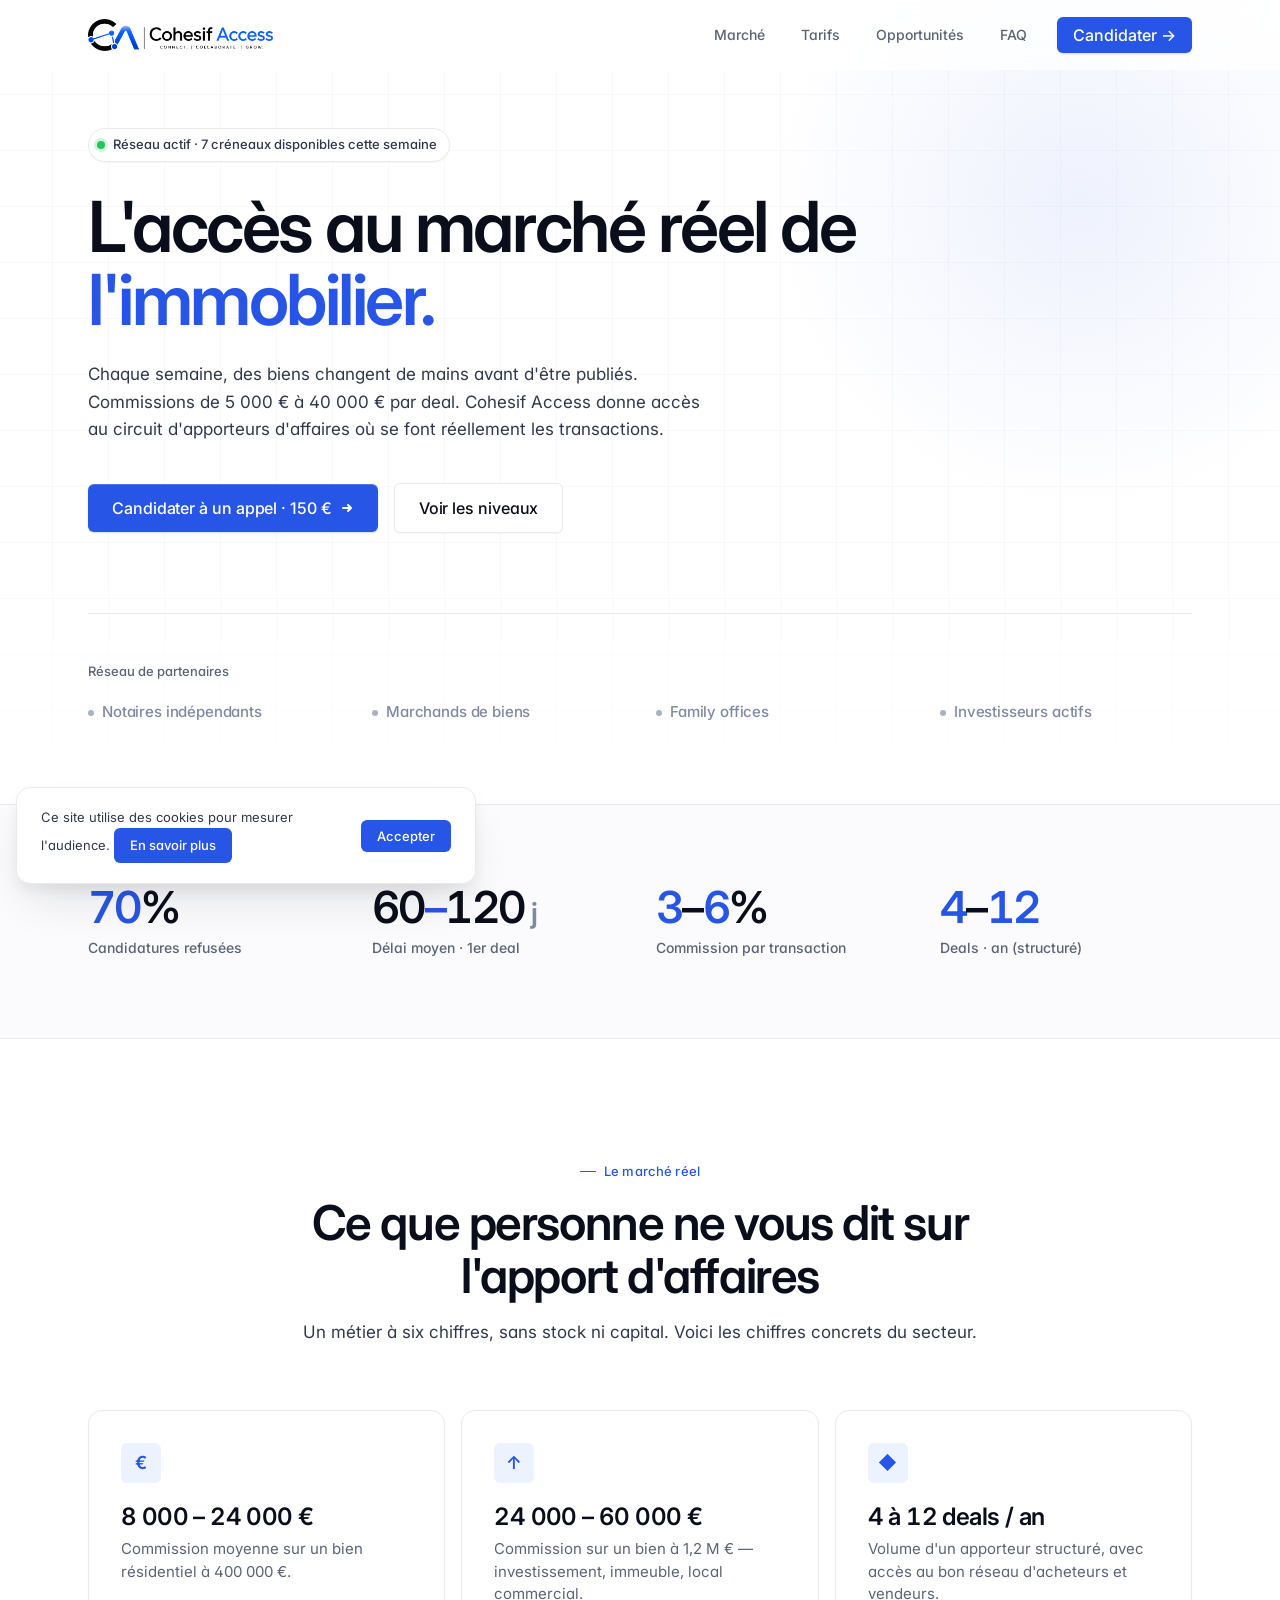
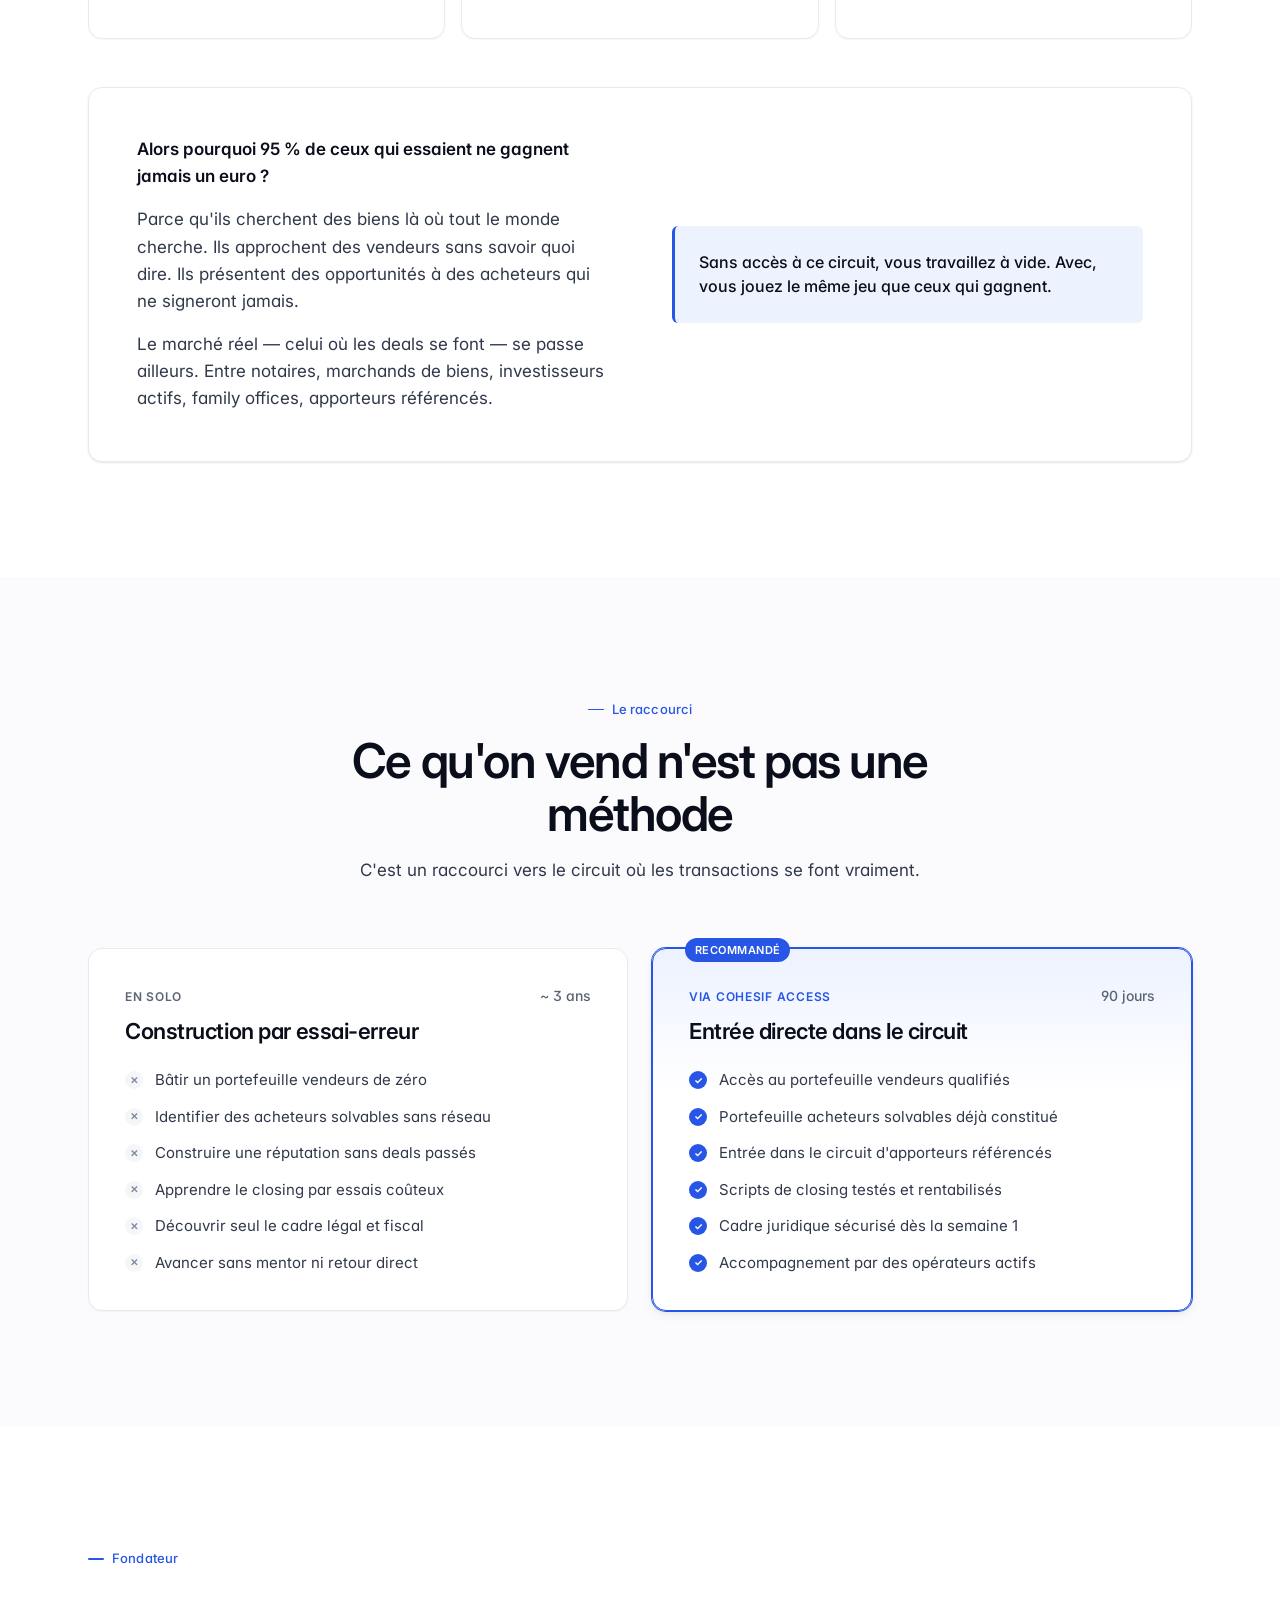
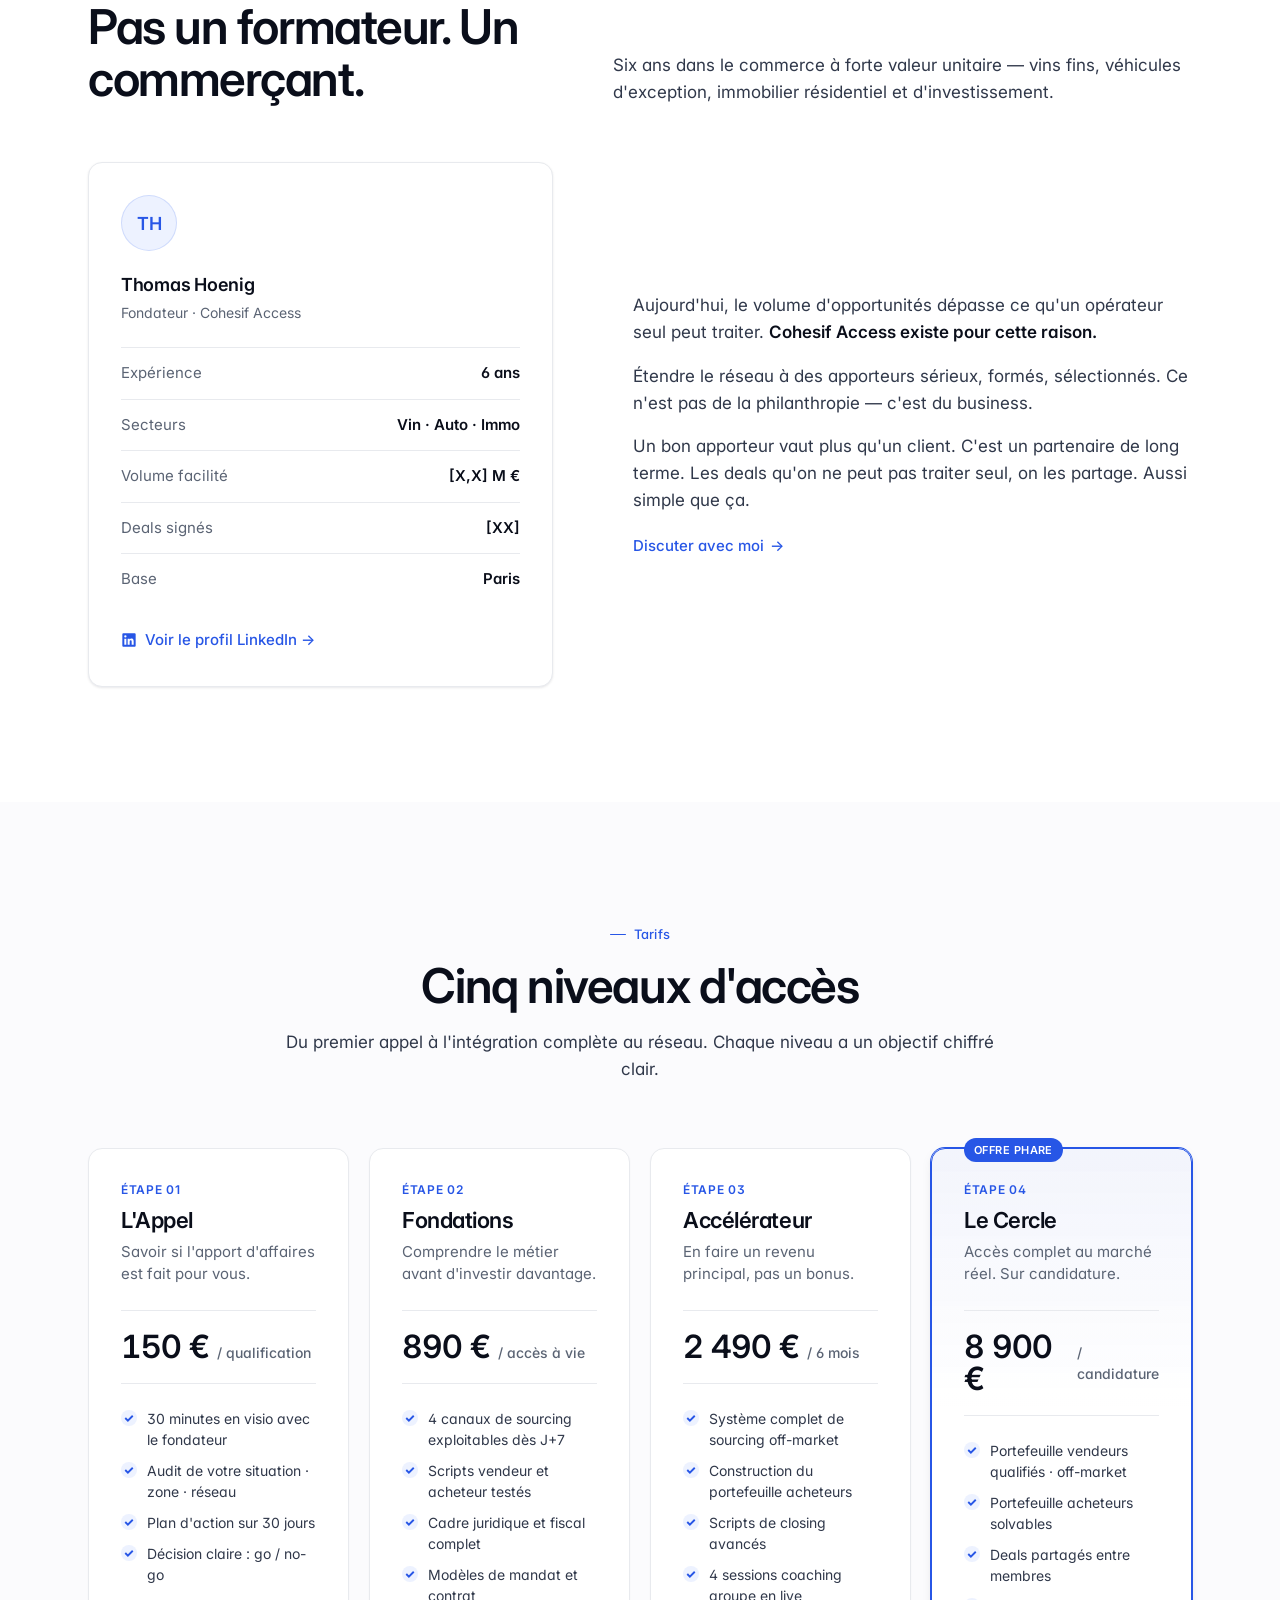
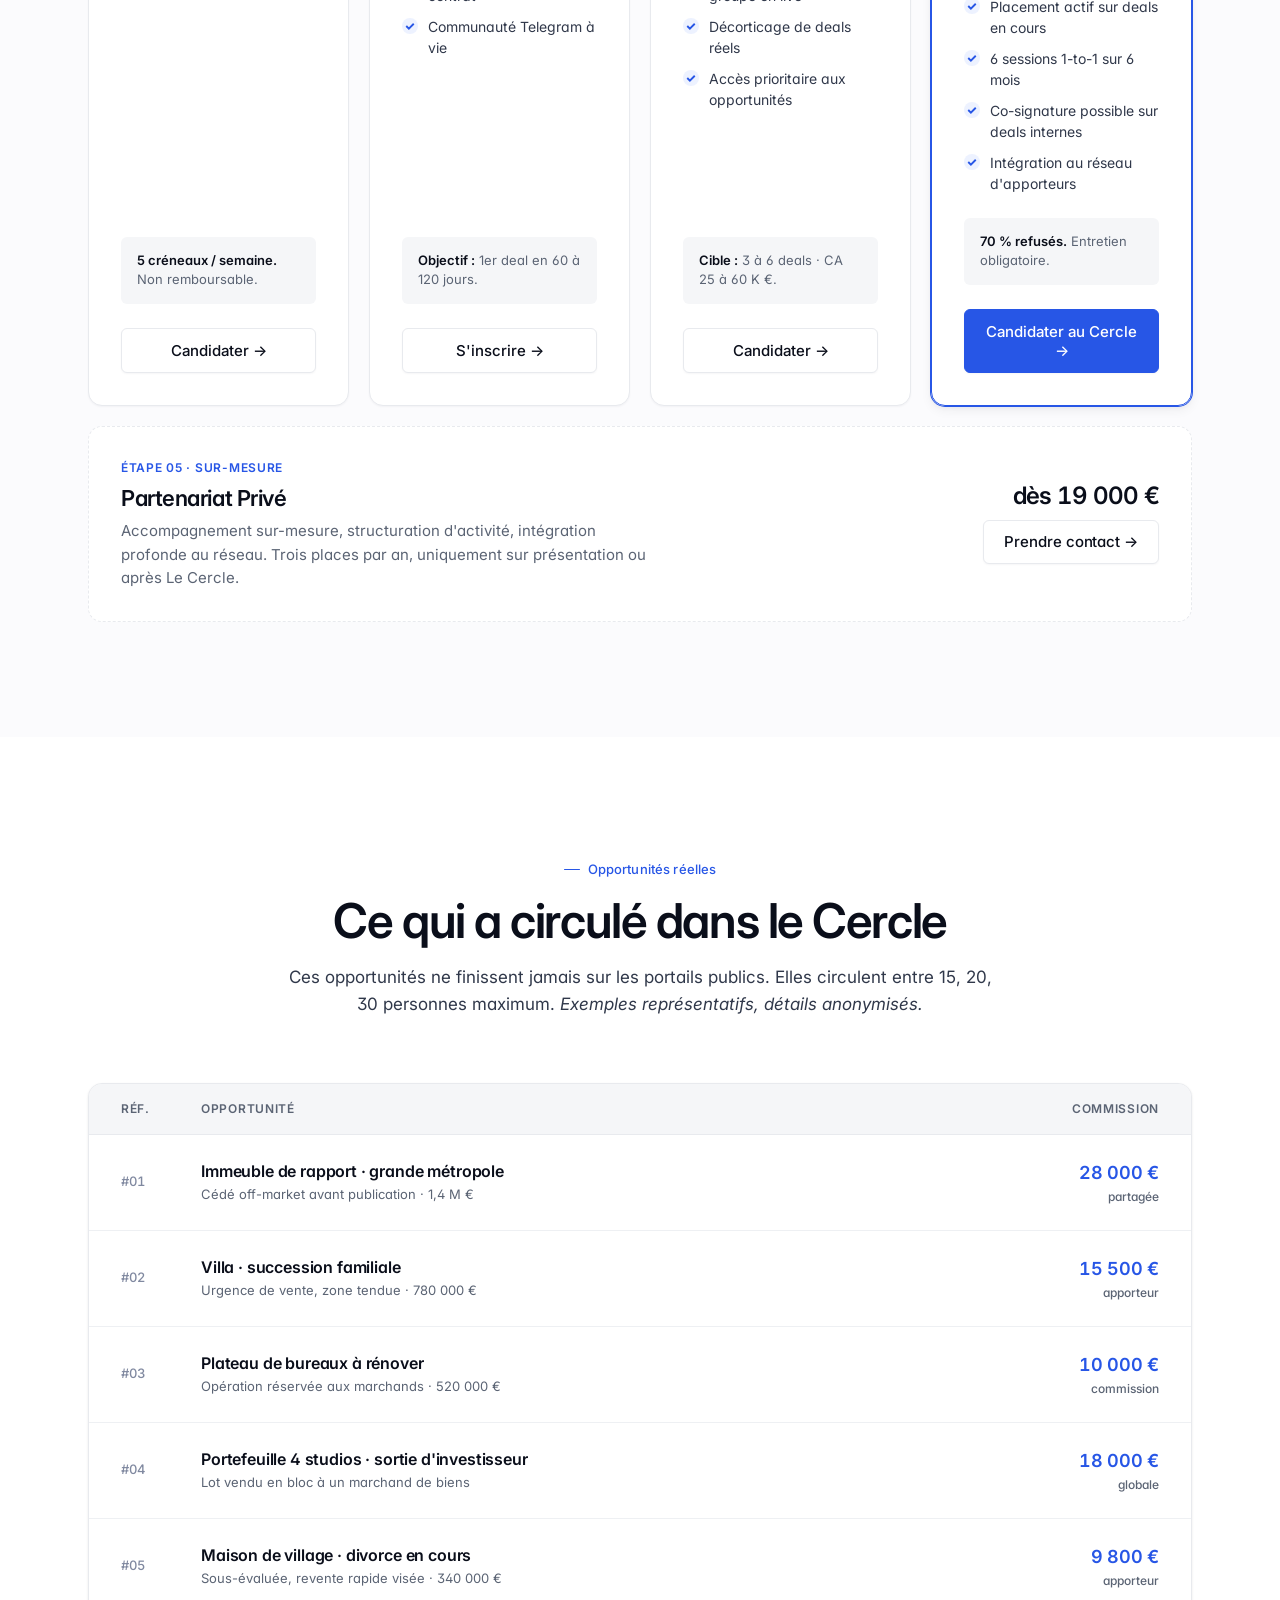
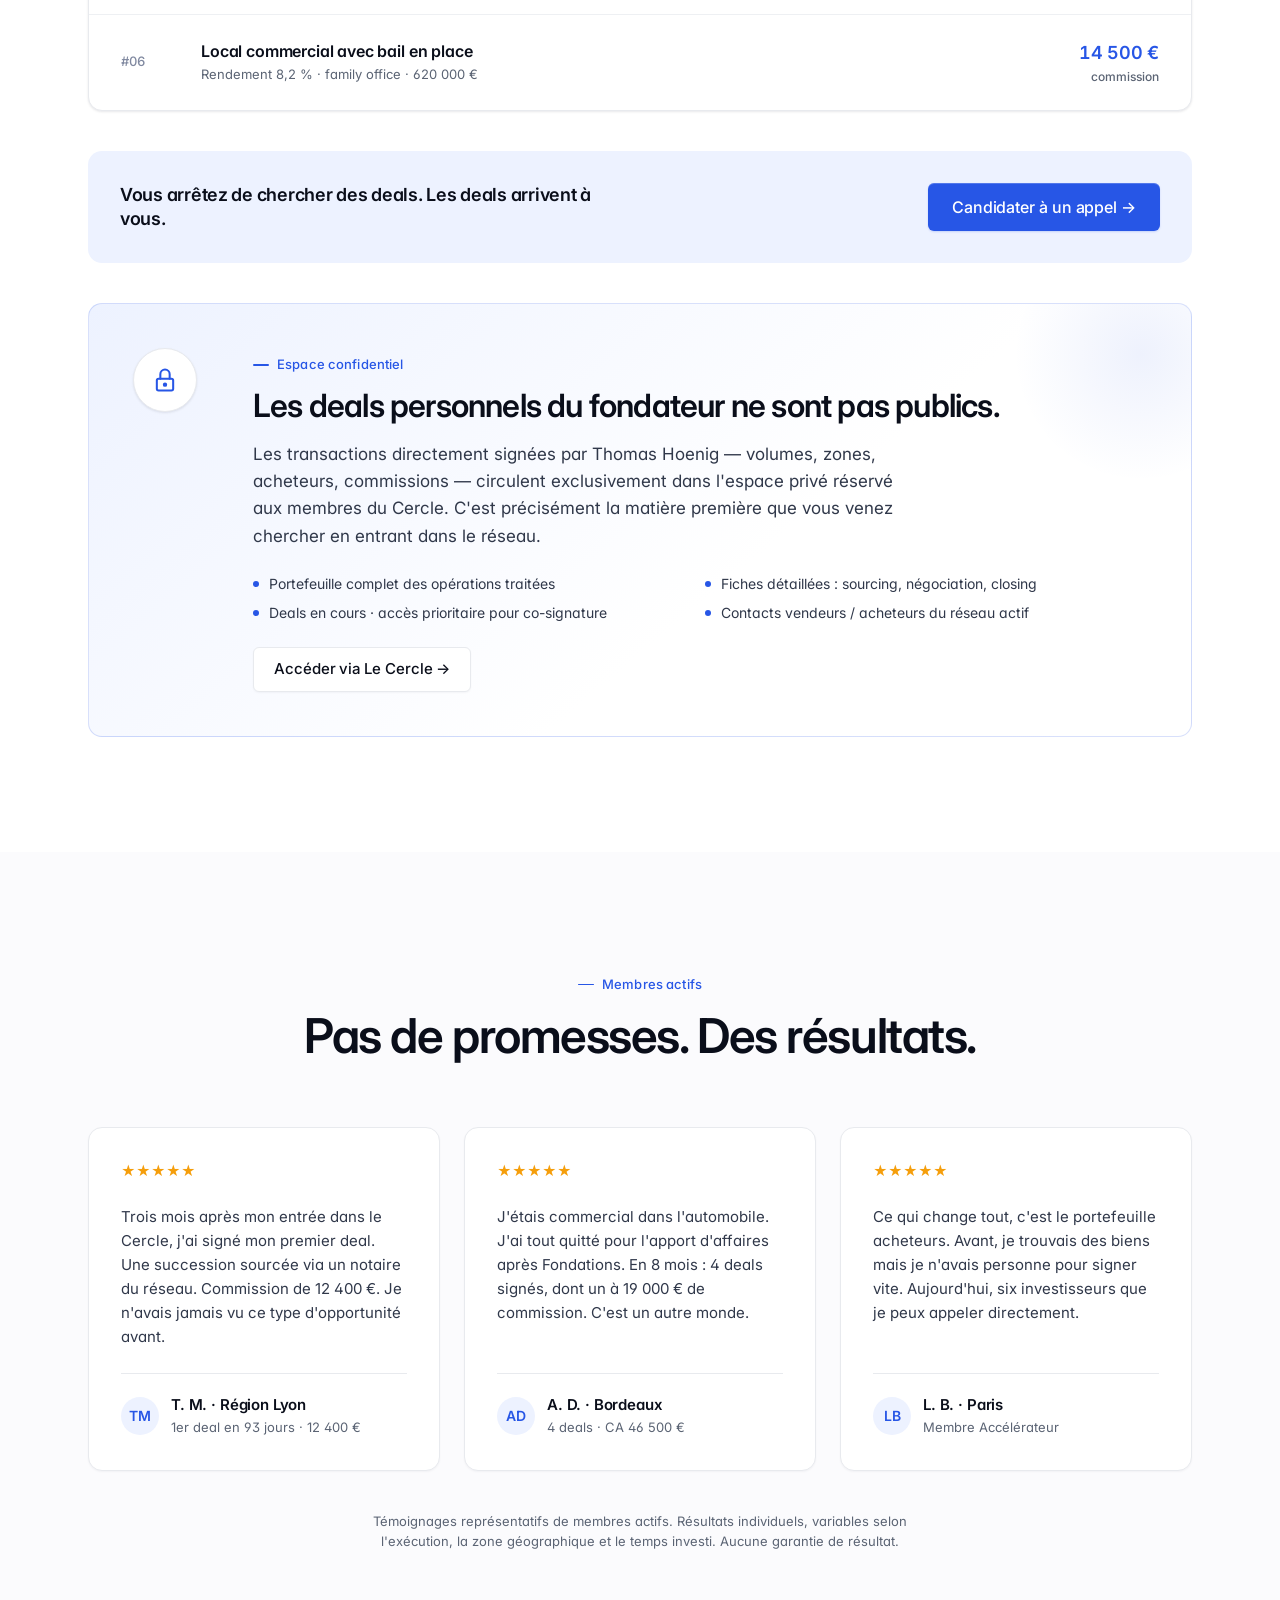
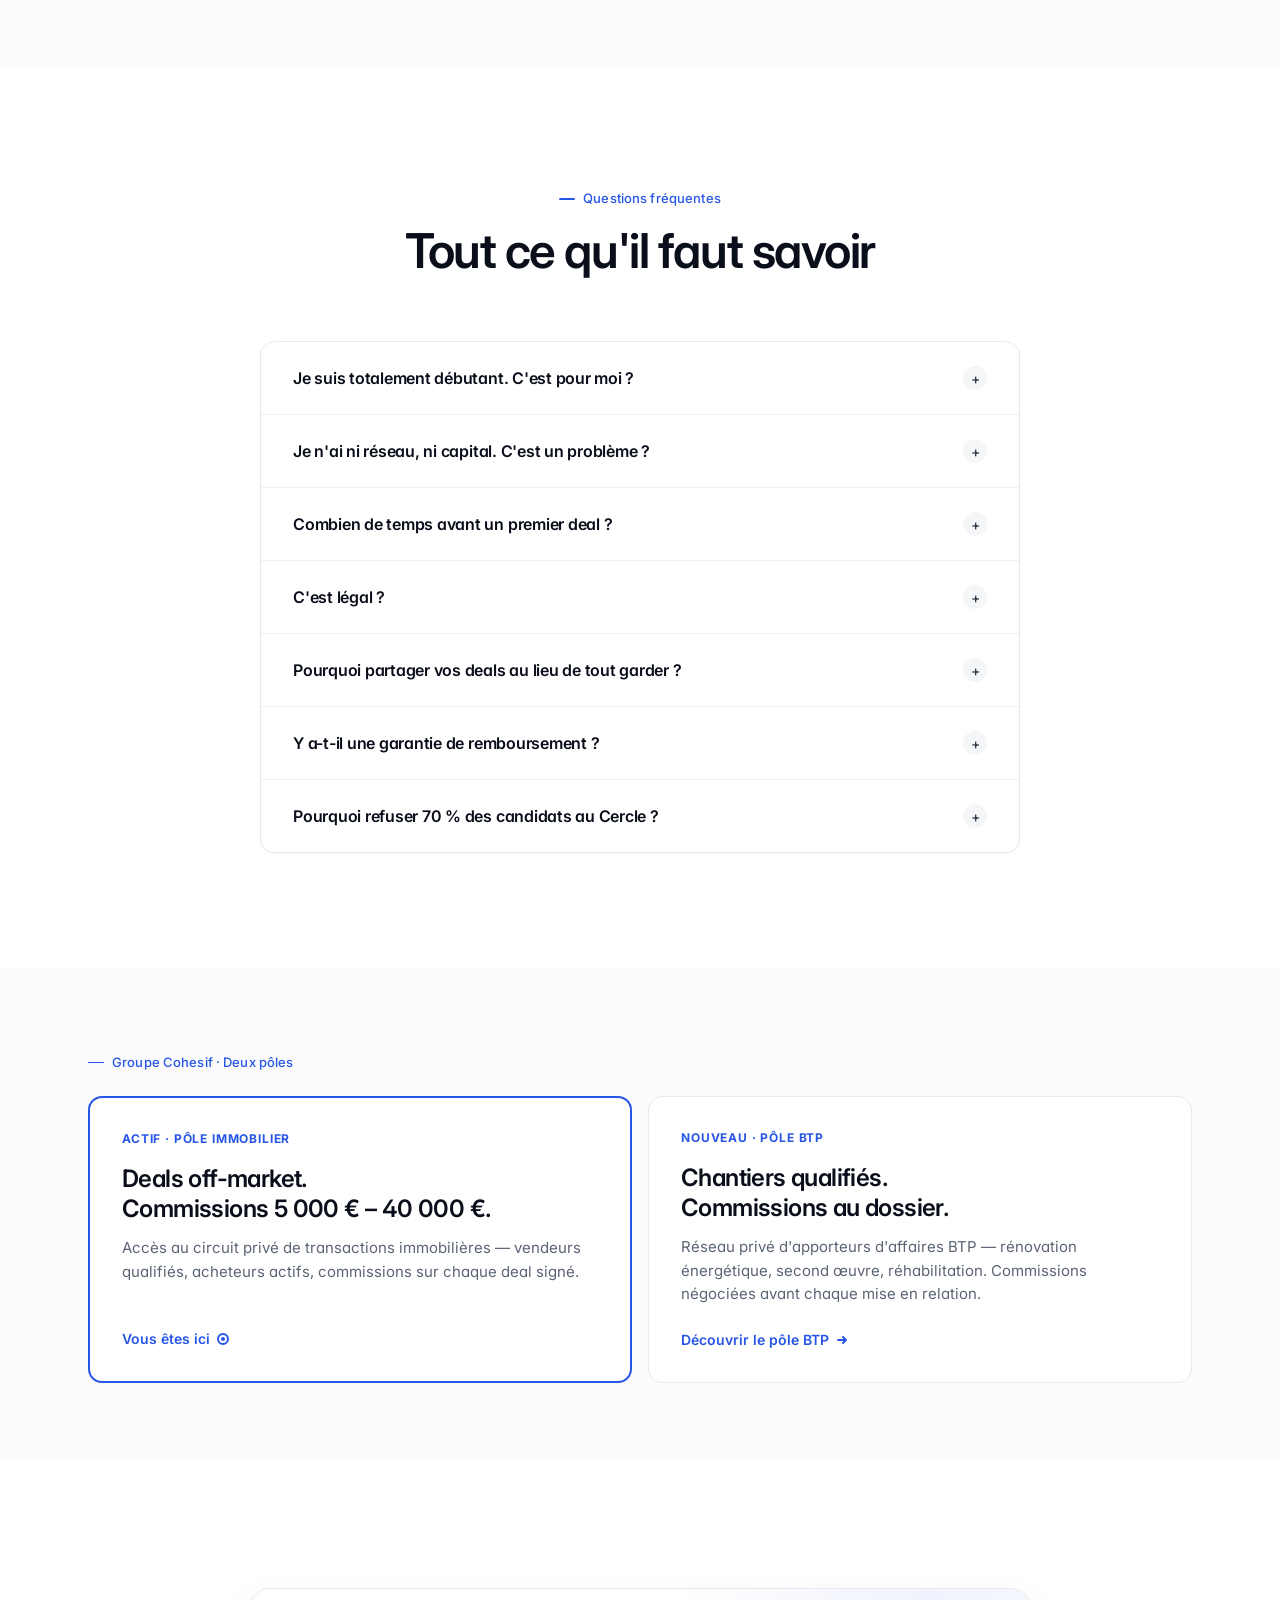
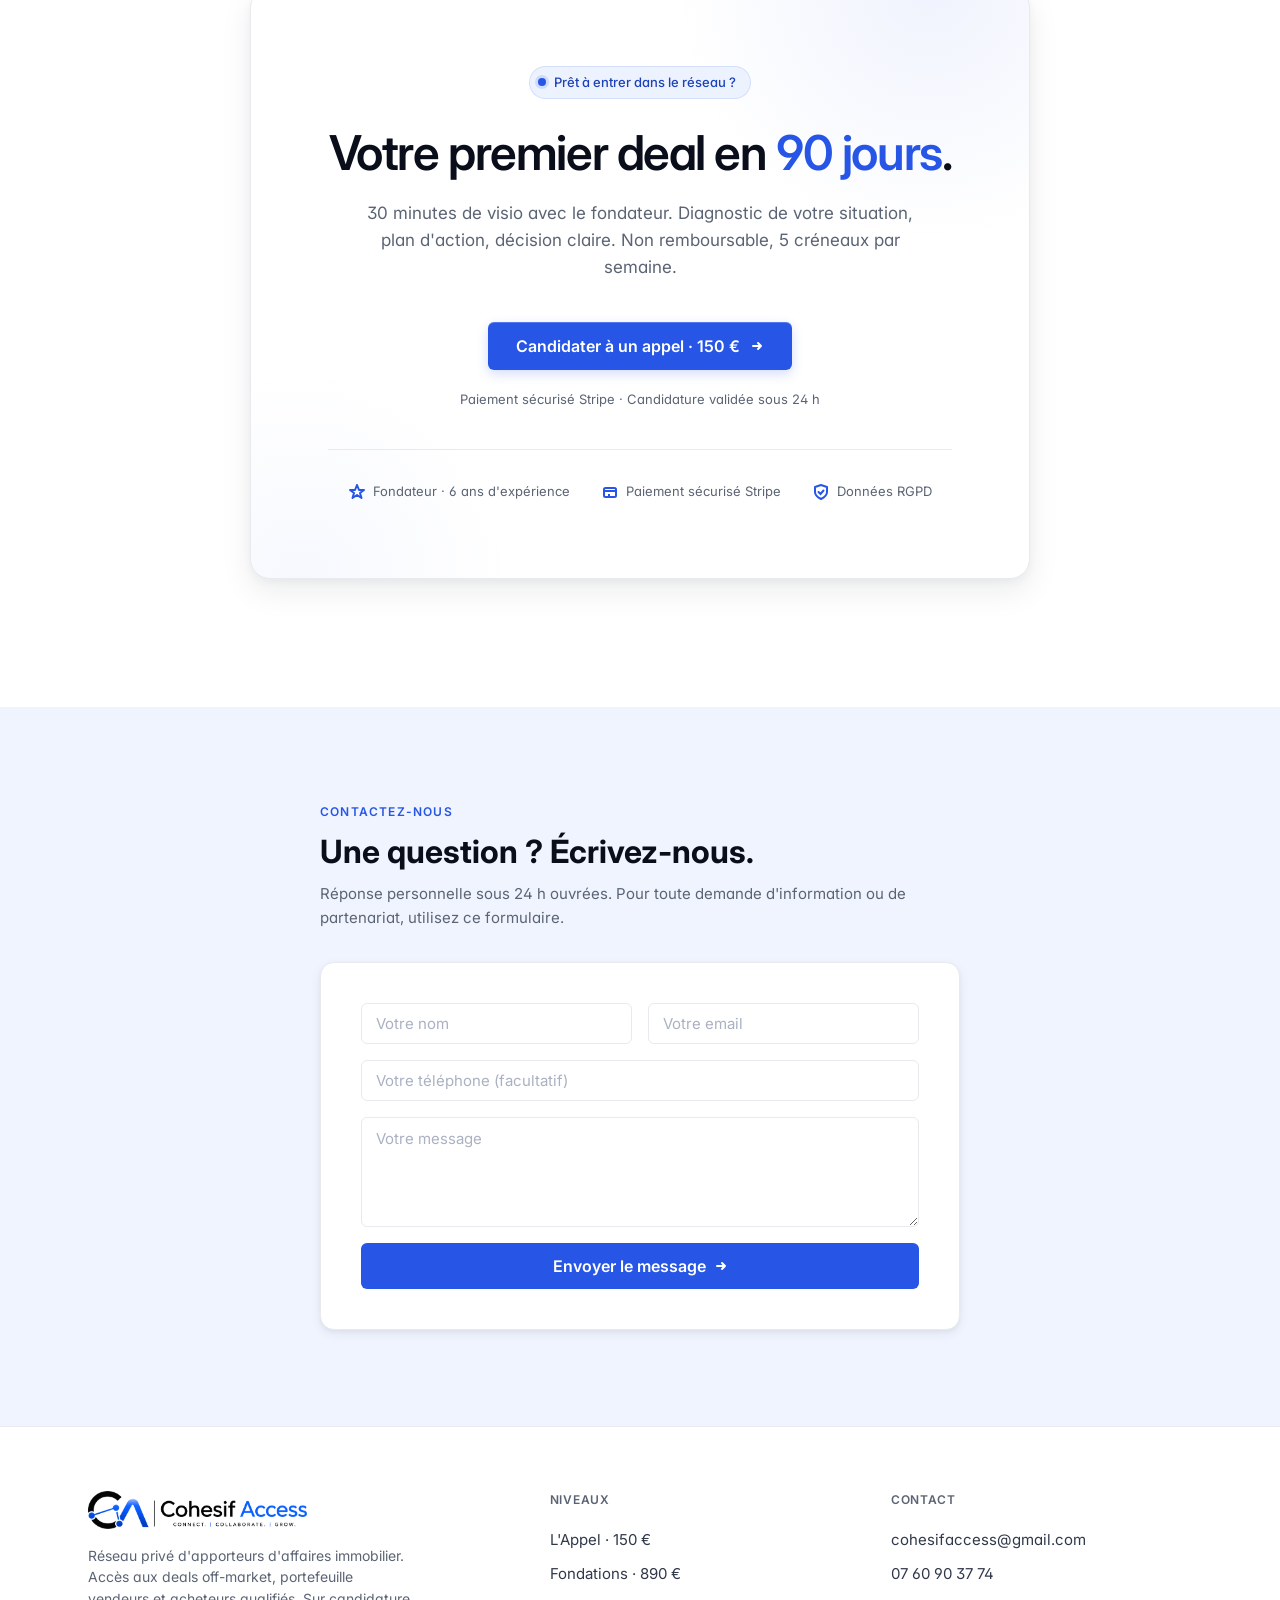
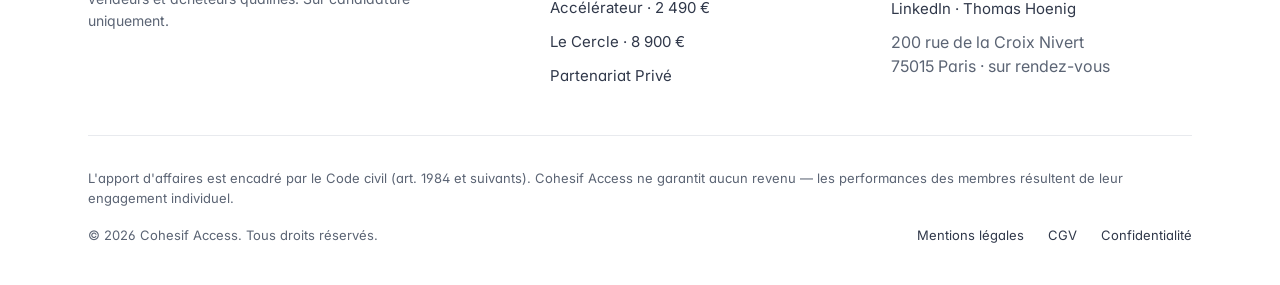
==== commit 337625c7: "feat: add Formspree contact form (thprivateadvisory@gmail.com)" ====
--- a/index.html
+++ b/index.html
@@ -614,7 +614,7 @@
   text-decoration: none;
   letter-spacing: 0.01em;
 }
-.pole-bar__link span { opacity: 0.7; }
+.pole-bar__link { white-space: nowrap; overflow: hidden; text-overflow: ellipsis; }
 @media (max-width: 820px) {
   .pole-bar { display: block; }
   .hero { padding-top: 9.5rem; }
@@ -2369,6 +2369,116 @@
   border-radius: 4px;
 }
 
+/* ═══════════ SECTION CONTACT FORMSPREE ═══════════ */
+.contact-section {
+  padding: clamp(4rem, 8vw, 6rem) 0;
+  background: var(--bg-blue);
+}
+
+.contact-section__inner {
+  max-width: 640px;
+  margin: 0 auto;
+}
+
+.contact-section__eyebrow {
+  font-size: 0.75rem;
+  font-weight: 600;
+  letter-spacing: 0.1em;
+  text-transform: uppercase;
+  color: var(--accent);
+  margin-bottom: 0.75rem;
+}
+
+.contact-section__title {
+  font-size: clamp(1.5rem, 3.5vw, 2rem);
+  font-weight: 700;
+  color: var(--ink-900);
+  line-height: 1.2;
+  margin-bottom: 0.625rem;
+}
+
+.contact-section__sub {
+  font-size: 0.9375rem;
+  color: var(--ink-500);
+  line-height: 1.6;
+  margin-bottom: 2rem;
+}
+
+.contact-form {
+  background: var(--white);
+  border: 1px solid var(--line);
+  border-radius: var(--r-lg);
+  padding: clamp(1.5rem, 4vw, 2.5rem);
+  box-shadow: var(--shadow-md);
+  display: flex;
+  flex-direction: column;
+  gap: 1rem;
+}
+
+.contact-form__row {
+  display: grid;
+  grid-template-columns: 1fr 1fr;
+  gap: 1rem;
+}
+
+@media (max-width: 520px) {
+  .contact-form__row { grid-template-columns: 1fr; }
+}
+
+.contact-form .field input,
+.contact-form .field textarea {
+  width: 100%;
+  padding: 0.625rem 0.875rem;
+  background: var(--white);
+  border: 1px solid var(--line);
+  border-radius: var(--r-sm);
+  font-size: 0.9375rem;
+  color: var(--ink-900);
+  font-family: inherit;
+  transition: all 0.2s var(--ease);
+  -webkit-appearance: none;
+  appearance: none;
+}
+
+.contact-form .field input:focus,
+.contact-form .field textarea:focus {
+  outline: none;
+  border-color: var(--accent);
+  box-shadow: 0 0 0 3px var(--accent-soft);
+}
+
+.contact-form .field input::placeholder,
+.contact-form .field textarea::placeholder {
+  color: var(--ink-300);
+}
+
+.contact-form .field textarea {
+  resize: vertical;
+  min-height: 110px;
+  line-height: 1.5;
+}
+
+.contact-form__submit {
+  width: 100%;
+  padding: 0.8125rem 1.5rem;
+  background: var(--accent);
+  color: var(--white);
+  border: none;
+  border-radius: var(--r-sm);
+  font-size: 1rem;
+  font-weight: 600;
+  font-family: inherit;
+  cursor: pointer;
+  transition: background 0.2s var(--ease), transform 0.1s var(--ease);
+  display: flex;
+  align-items: center;
+  justify-content: center;
+  gap: 0.5rem;
+}
+
+.contact-form__submit:hover { background: var(--accent-dark); }
+.contact-form__submit:active { transform: scale(0.98); }
+
 </style>
 </head>
 <body>
@@ -2390,7 +2500,7 @@
 </header>
 
 <div class="pole-bar">
-  <a href="/btp.html" class="pole-bar__link">Cohesif Access · Pôle BTP — Apport d'affaires chantiers <span>→</span></a>
+  <a href="/btp.html" class="pole-bar__link">Pôle BTP · Apport d'affaires chantiers →</a>
 </div>
 
 <main id="content" role="main">
@@ -2985,6 +3095,43 @@
           Données RGPD
         </span>
       </div>
+    </div>
+  </div>
+</section>
+
+<!-- ═══════════ 09 · CONTACT ═══════════ -->
+<section class="contact-section" id="contact" aria-label="Formulaire de contact">
+  <div class="wrap">
+    <div class="contact-section__inner">
+      <div class="contact-section__eyebrow">Contactez-nous</div>
+      <h2 class="contact-section__title">Une question ? Écrivez-nous.</h2>
+      <p class="contact-section__sub">Réponse personnelle sous 24 h ouvrées. Pour toute demande d'information ou de partenariat, utilisez ce formulaire.</p>
+
+      <form class="contact-form" action="https://formspree.io/f/mzdnndna" method="POST">
+        <input type="hidden" name="_subject" value="Nouvelle demande - Cohesif Access">
+
+        <div class="contact-form__row">
+          <div class="field">
+            <input type="text" name="nom" placeholder="Votre nom" required>
+          </div>
+          <div class="field">
+            <input type="email" name="email" placeholder="Votre email" required>
+          </div>
+        </div>
+
+        <div class="field">
+          <input type="tel" name="telephone" placeholder="Votre téléphone (facultatif)">
+        </div>
+
+        <div class="field">
+          <textarea name="message" placeholder="Votre message" required></textarea>
+        </div>
+
+        <button type="submit" class="contact-form__submit">
+          Envoyer le message
+          <svg width="14" height="14" viewBox="0 0 14 14" fill="none" stroke="currentColor" stroke-width="2" aria-hidden="true"><path d="M3 7h8M8 4l3 3-3 3" stroke-linecap="round" stroke-linejoin="round"/></svg>
+        </button>
+      </form>
     </div>
   </div>
 </section>
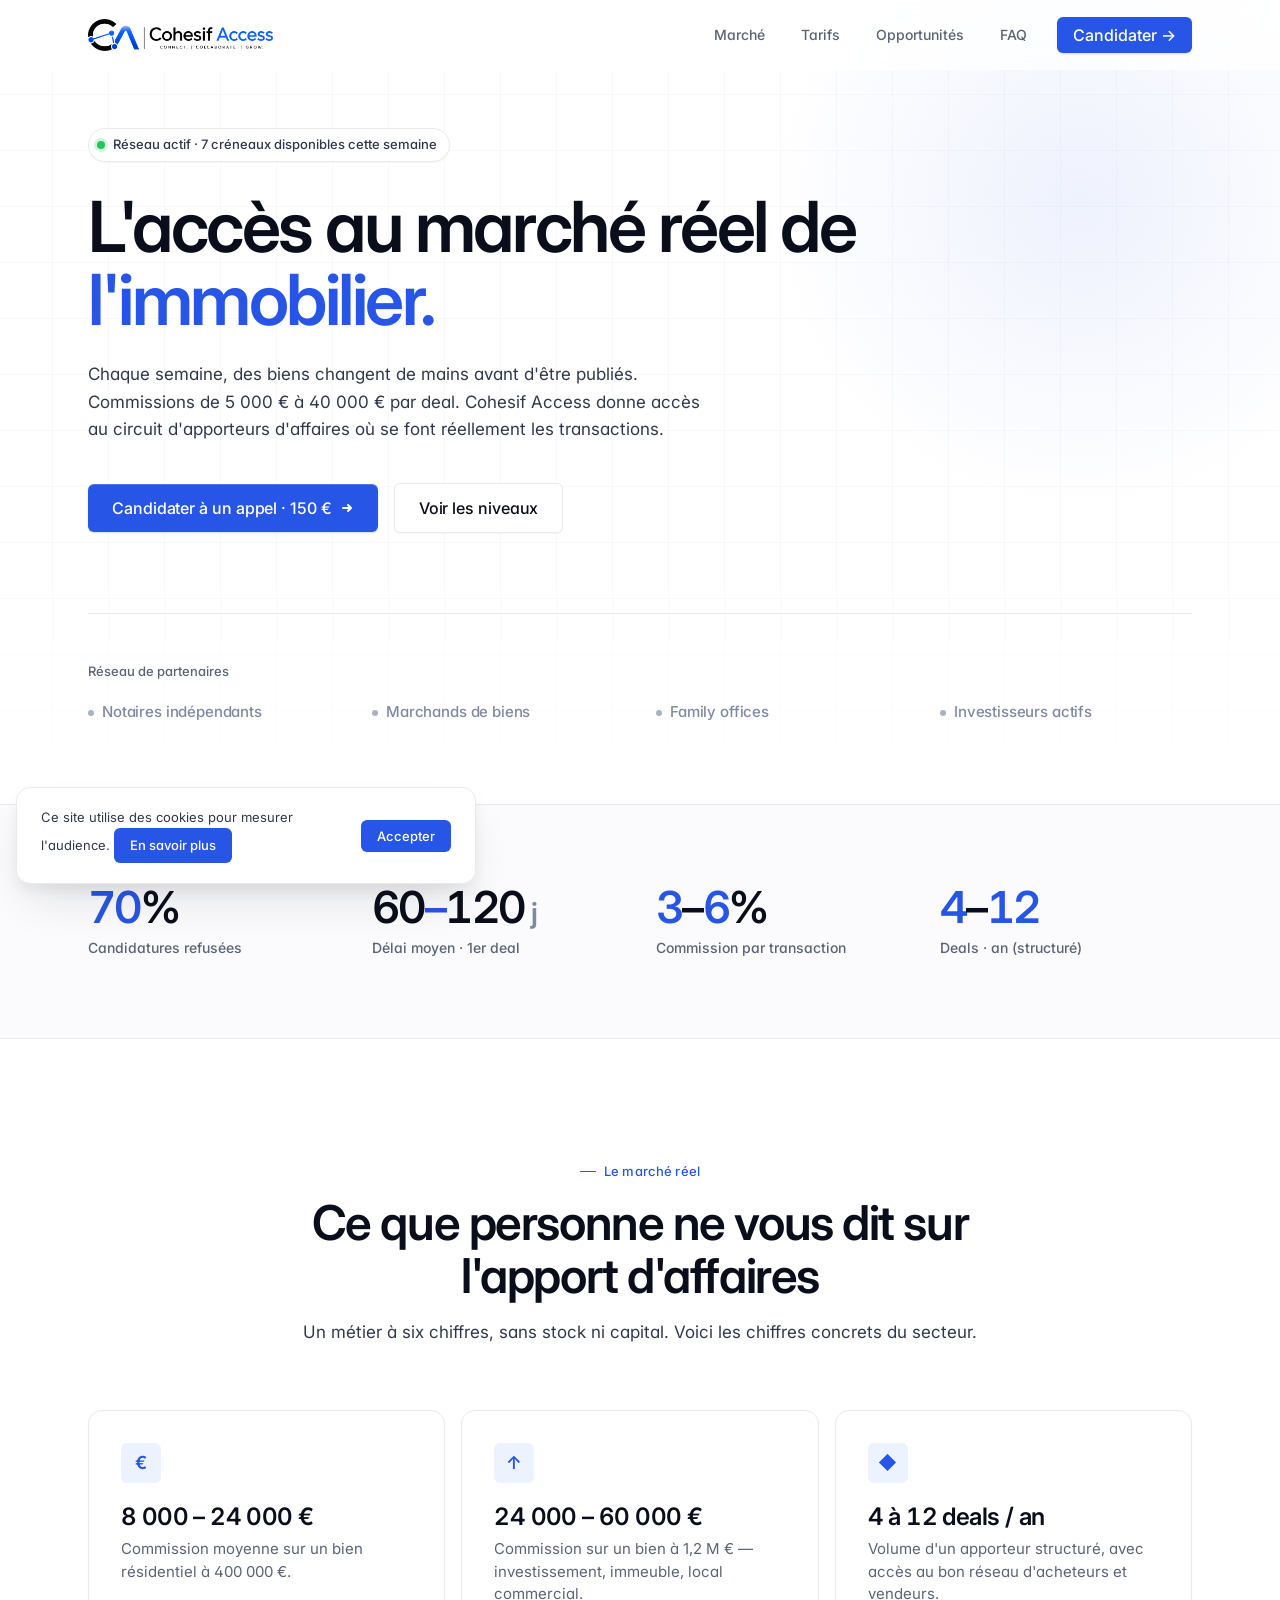
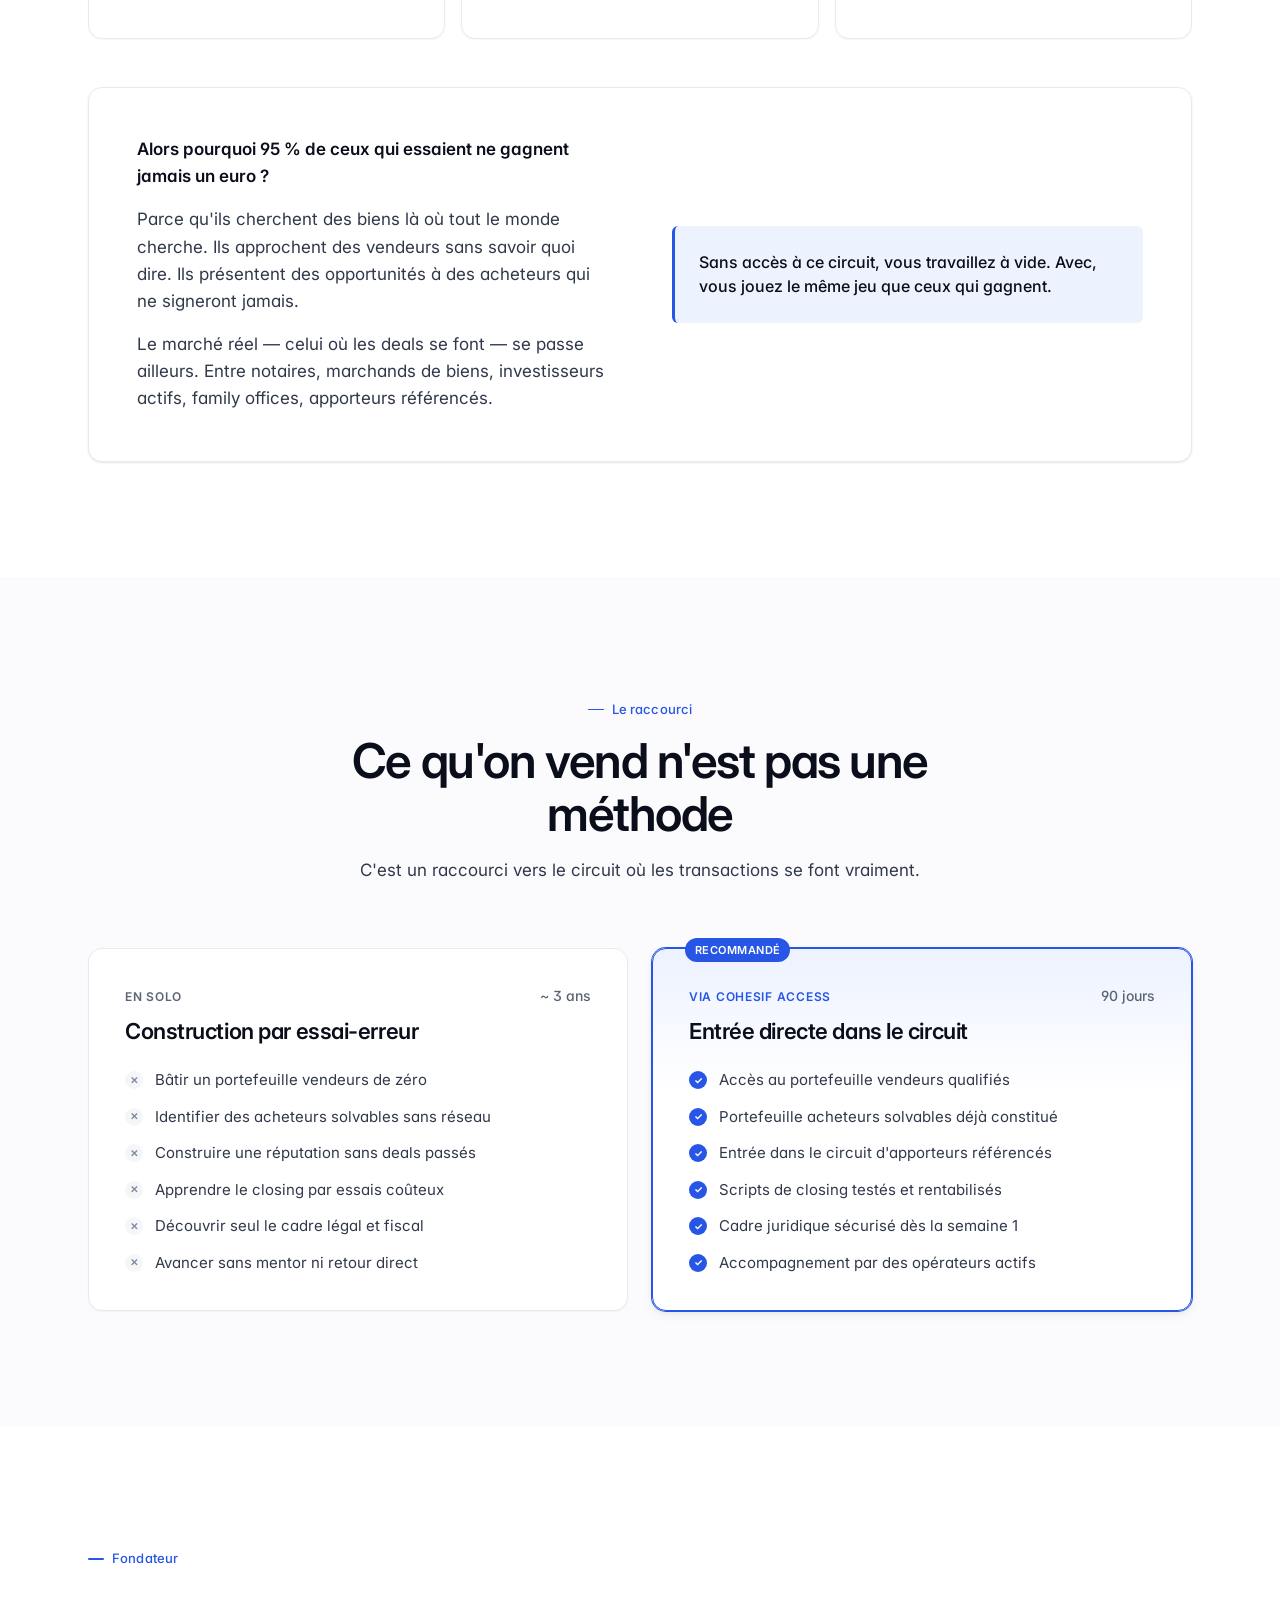
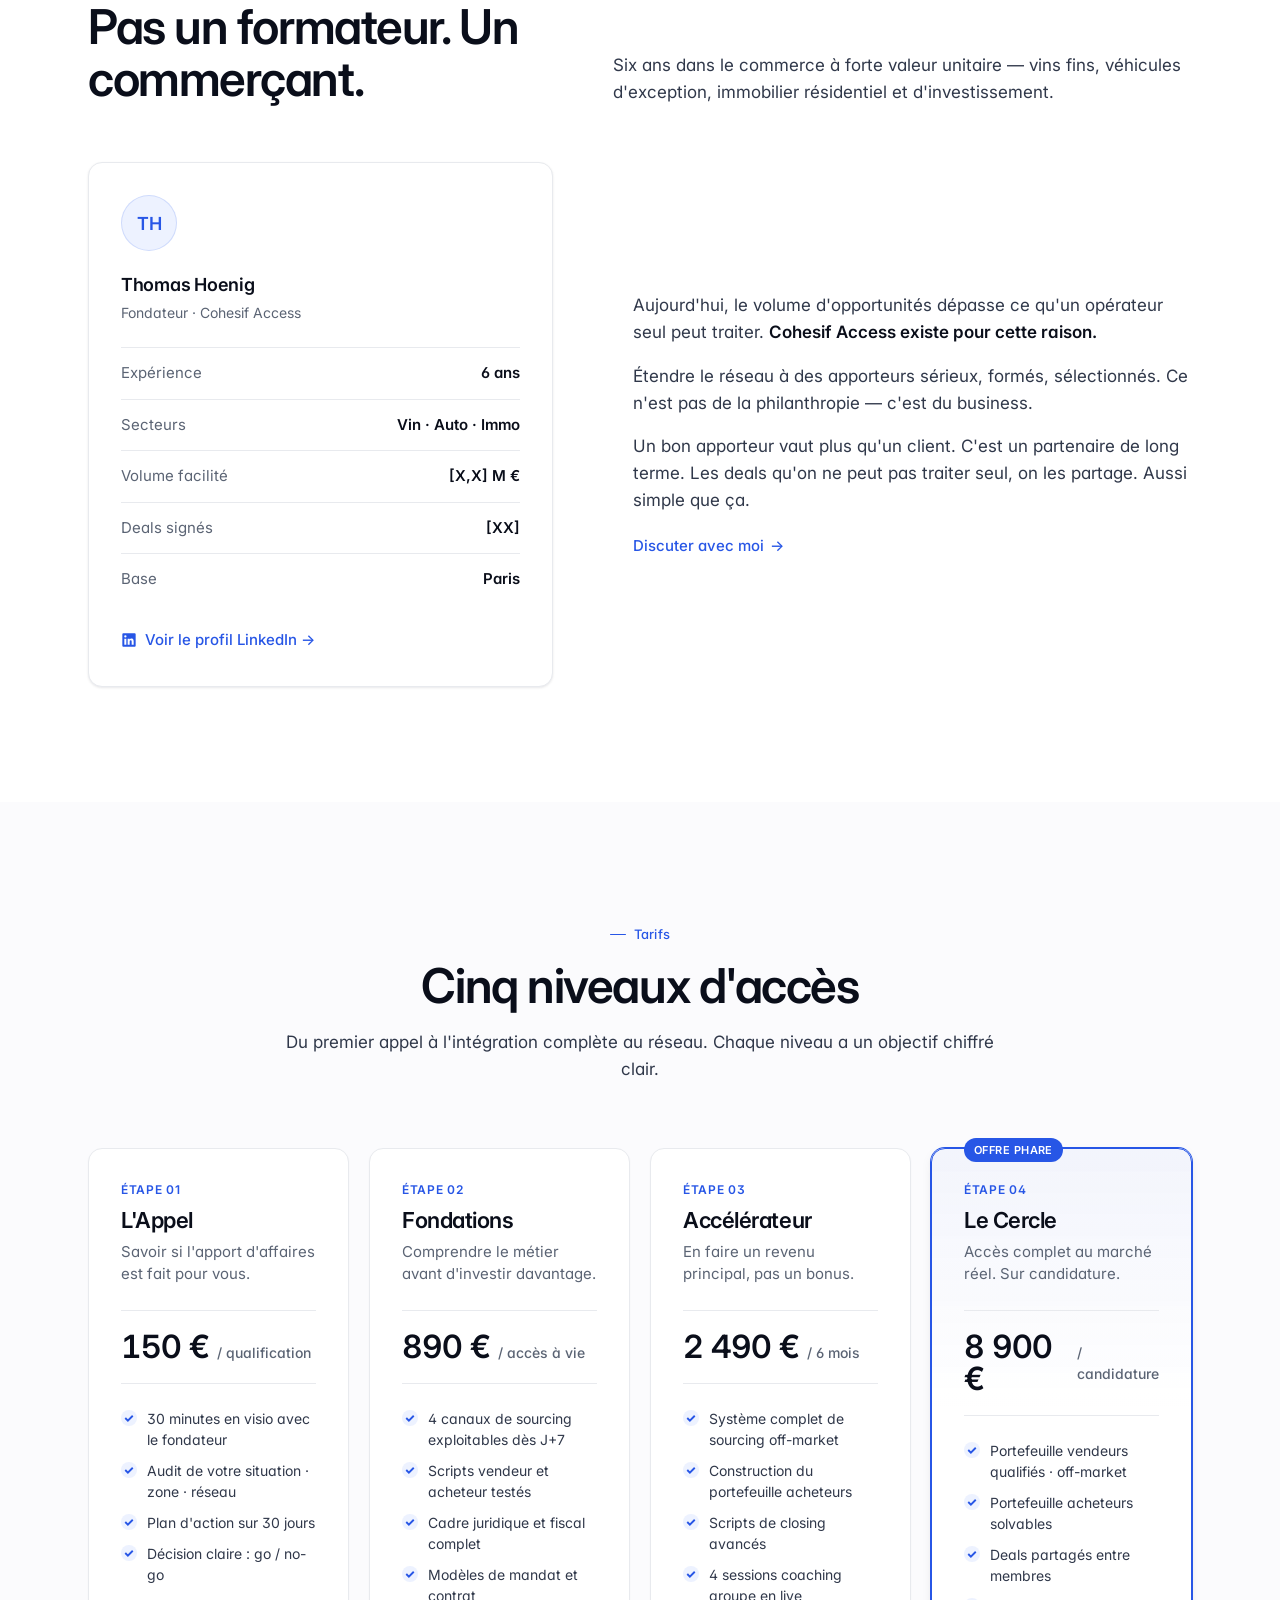
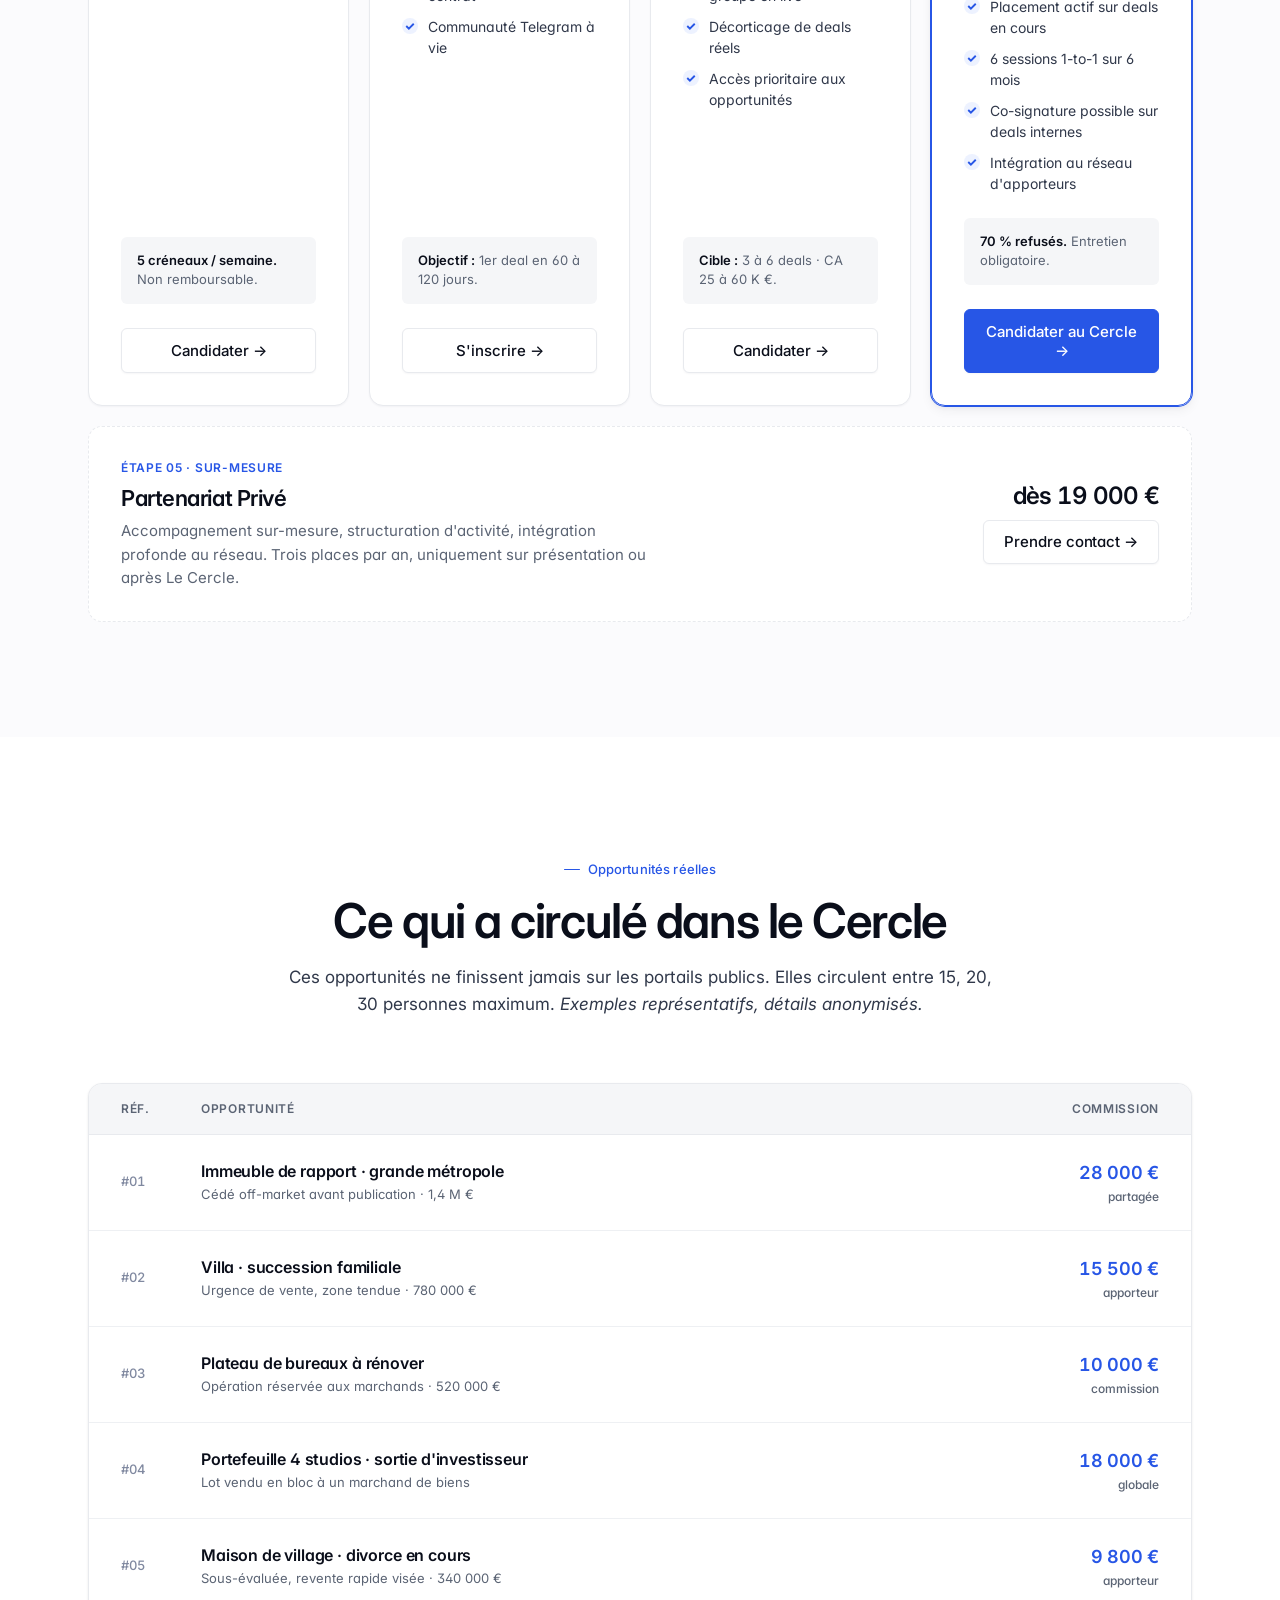
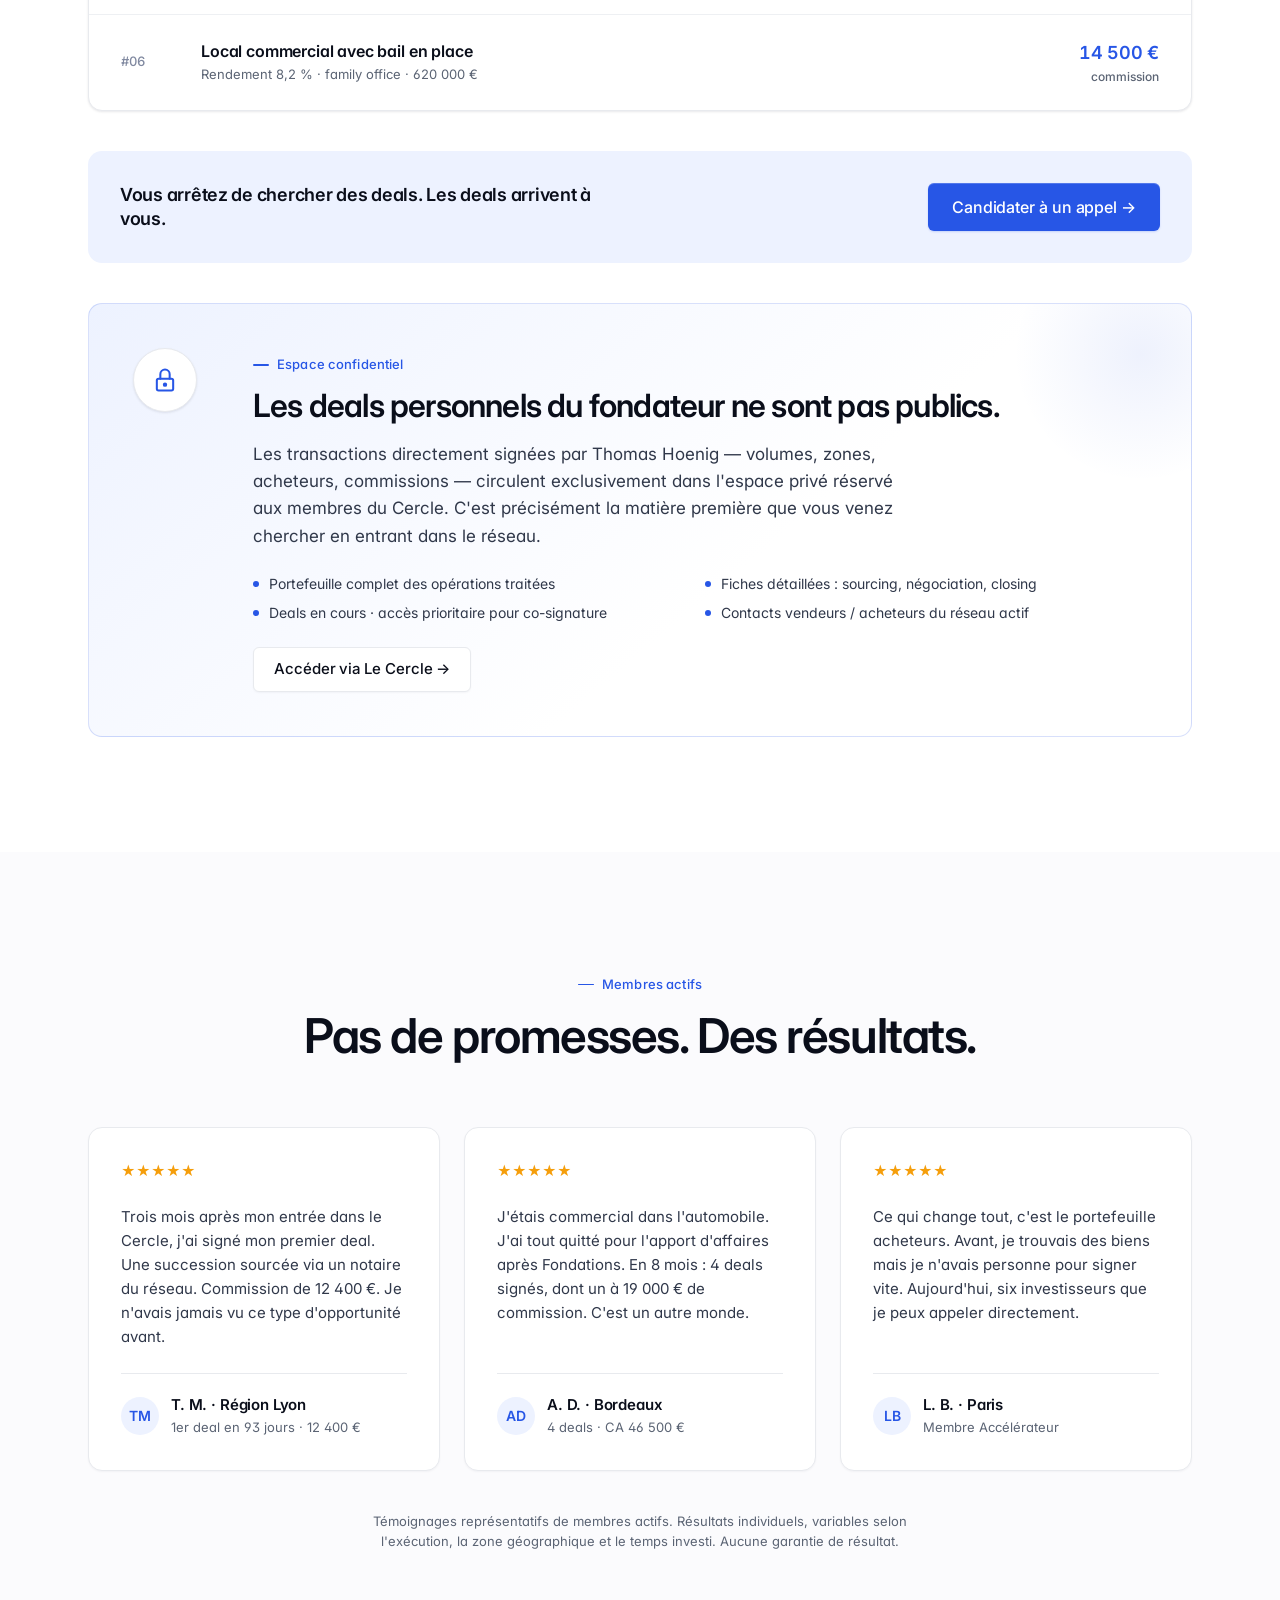
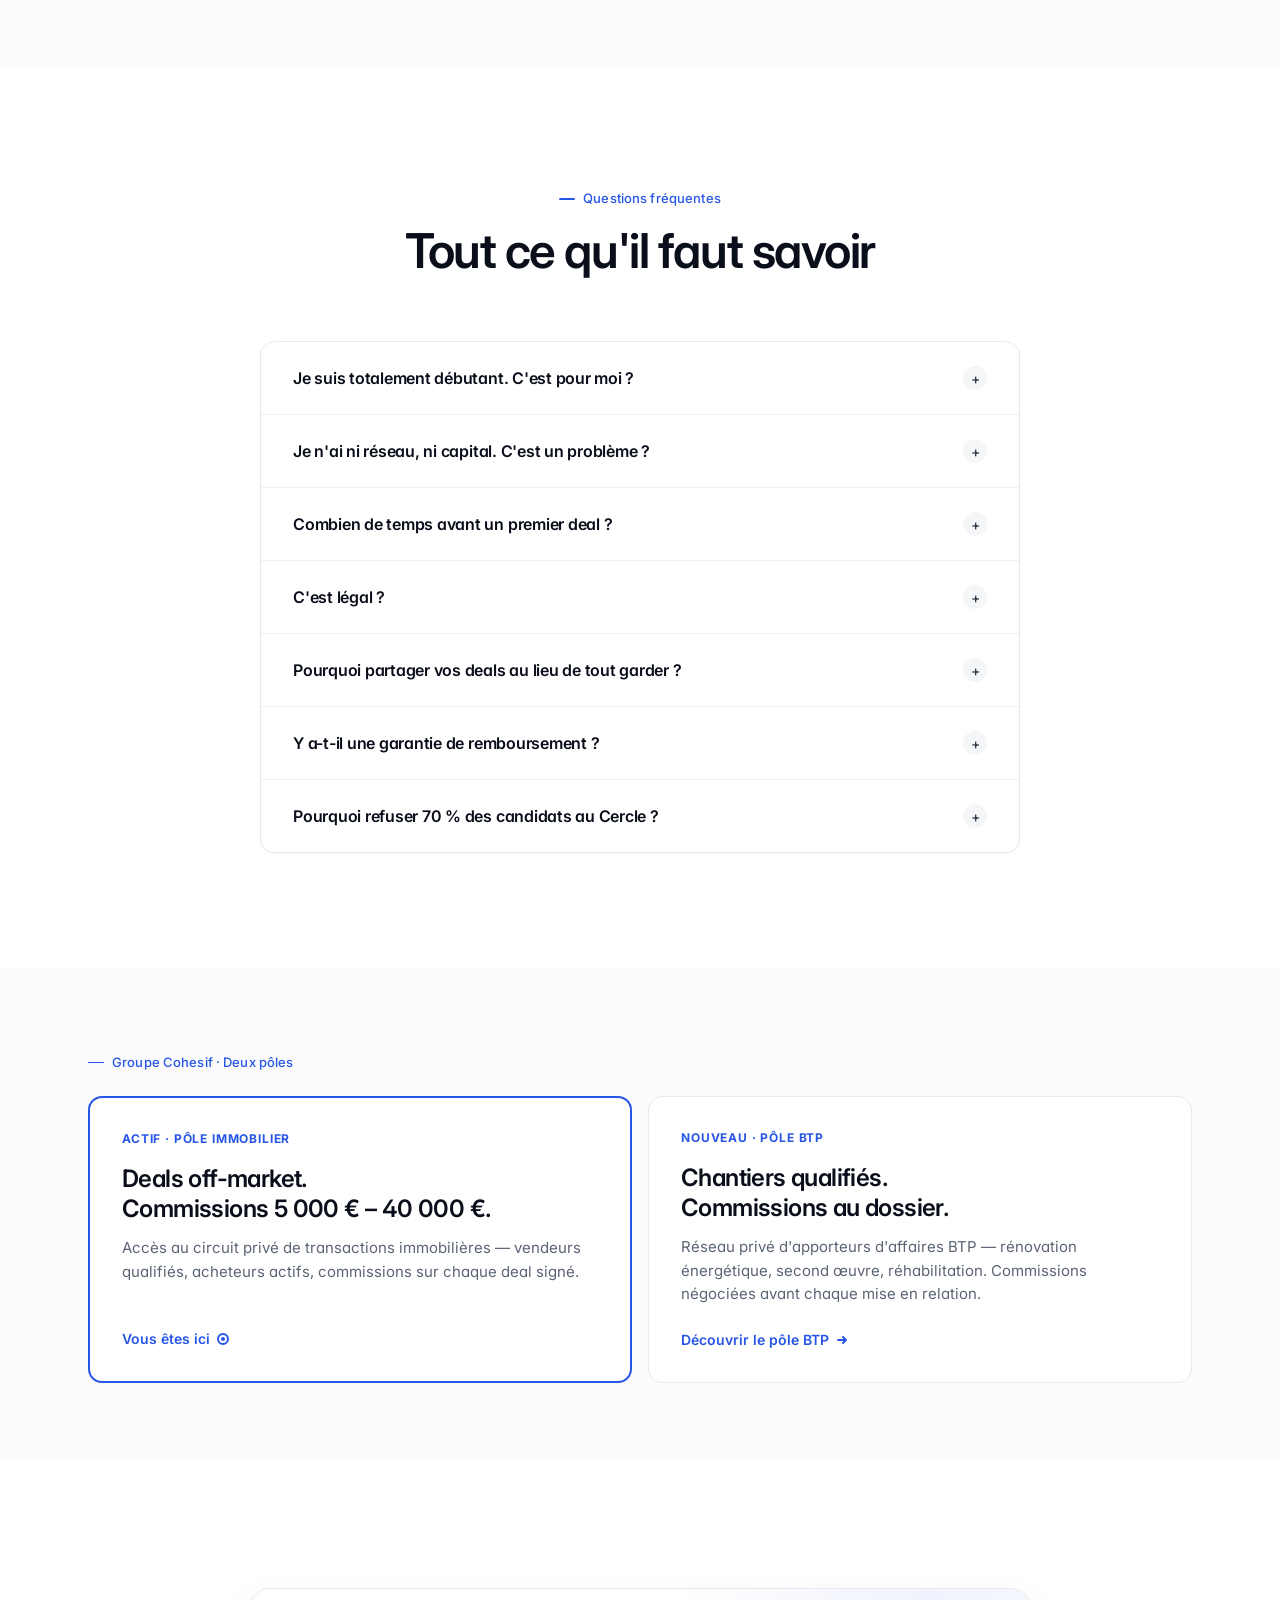
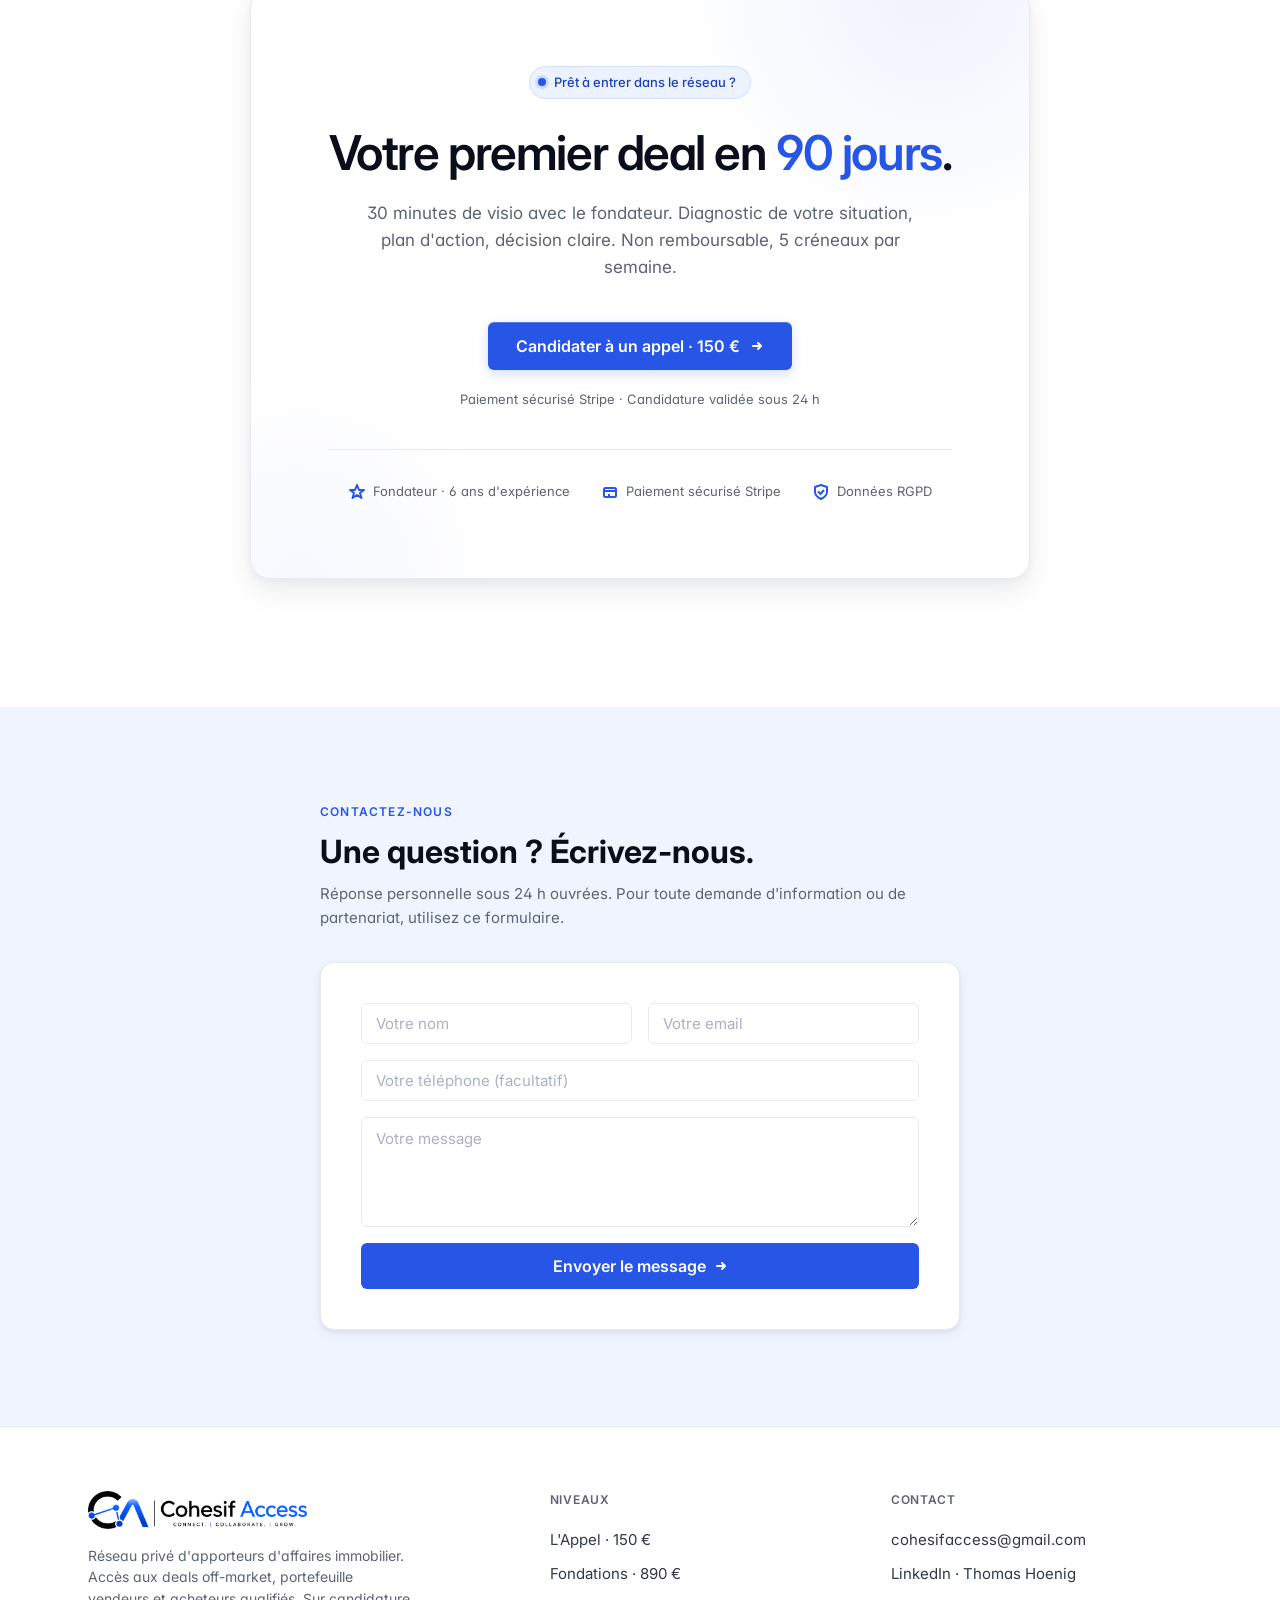
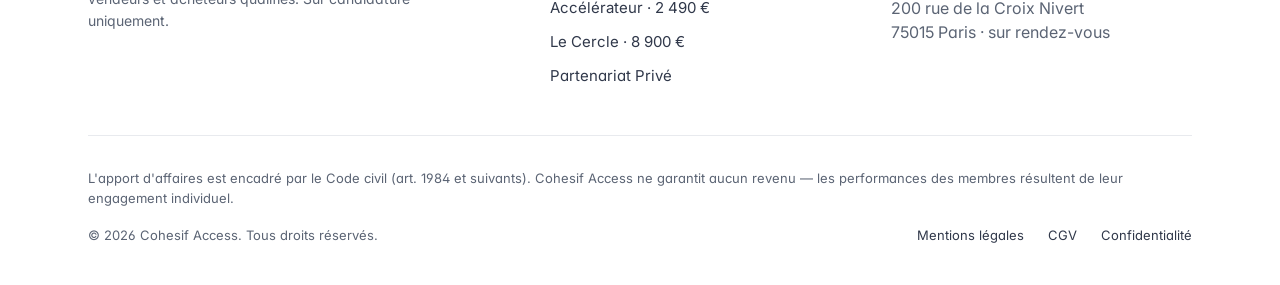
==== commit 4530bf25: "fix: retirer numéro de téléphone +33760903774 de tous les fichiers" ====
--- a/index.html
+++ b/index.html
@@ -86,7 +86,6 @@
     "@type": "ContactPoint",
     "contactType": "customer service",
     "email": "cohesifaccess@gmail.com",
-    "telephone": "+33760903774",
     "availableLanguage": "French",
     "areaServed": "FR"
   },
@@ -119,7 +118,6 @@
   "image": "https://www.cohesifaccess.fr/og-image.jpg",
   "url": "https://www.cohesifaccess.fr/",
   "@id": "https://www.cohesifaccess.fr/#localbusiness",
-  "telephone": "+33760903774",
   "email": "cohesifaccess@gmail.com",
   "priceRange": "€€",
   "address": {
@@ -3164,7 +3162,6 @@
         <h4>Contact</h4>
         <ul>
           <li><a href="mailto:cohesifaccess@gmail.com">cohesifaccess@gmail.com</a></li>
-          <li><a href="tel:+33760903774">07 60 90 37 74</a></li>
           <li><a href="https://www.linkedin.com/in/thomas-hoenig-b68427298?utm_source=share_via&utm_content=profile&utm_medium=member_ios" target="_blank" rel="noopener">LinkedIn · Thomas Hoenig</a></li>
           <li><span style="color: var(--ink-500);">200 rue de la Croix Nivert<br>75015 Paris · sur rendez-vous</span></li>
         </ul>
@@ -3556,8 +3553,7 @@
       Dirigé par Thomas Hoenig, fondateur<br>
       Siège social : 200 rue de la Croix Nivert, 75015 Paris, France<br>
       SIRET : 889 287 462 00036<br>
-      Email : cohesifaccess@gmail.com<br>
-      Téléphone : 07 60 90 37 74</p>
+      Email : cohesifaccess@gmail.com</p>
       <p><strong>Directeur de la publication</strong><br>Thomas Hoenig, Président du Groupe Cohesif</p>
       <p><strong>Hébergement</strong><br>GitHub Pages — GitHub Inc., 88 Colin P Kelly Jr St, San Francisco, CA 94107, États-Unis</p>
       <p><strong>Propriété intellectuelle</strong><br>L'ensemble des contenus présents sur ce site (textes, images, marque, logo Cohesif Access) sont la propriété exclusive du Groupe Cohesif et de Thomas Hoenig. Toute reproduction, même partielle, est interdite sans autorisation écrite préalable.</p>
@@ -3581,7 +3577,7 @@
   confidentialite: {
     title: "Politique de confidentialité",
     html: `
-      <p><strong>Responsable du traitement</strong><br>Thomas Hoenig, dirigeant du Groupe Cohesif, éditeur de Cohesif Access — 200 rue de la Croix Nivert, 75015 Paris. Contact : cohesifaccess@gmail.com · 07 60 90 37 74.</p>
+      <p><strong>Responsable du traitement</strong><br>Thomas Hoenig, dirigeant du Groupe Cohesif, éditeur de Cohesif Access — 200 rue de la Croix Nivert, 75015 Paris. Contact : cohesifaccess@gmail.com.</p>
       <p><strong>Données collectées</strong><br>Lors d'une candidature : nom, prénom, email, téléphone, zone d'activité, situation professionnelle, motivation. Ces données sont strictement nécessaires au traitement de votre demande et à la qualification de votre candidature.</p>
       <p><strong>Finalité du traitement</strong><br>Traitement de votre candidature · qualification et validation · suivi commercial · envoi des informations liées à l'offre sélectionnée · facturation. Base légale : exécution de mesures précontractuelles et intérêt légitime.</p>
       <p><strong>Destinataires</strong><br>Les données sont accessibles uniquement à Thomas Hoenig et à l'équipe de Cohesif Access. Aucune donnée n'est vendue ni partagée avec des tiers commerciaux. Les prestataires techniques (Stripe pour le paiement, Calendly pour les prises de rendez-vous) reçoivent uniquement les données strictement nécessaires à leur prestation.</p>
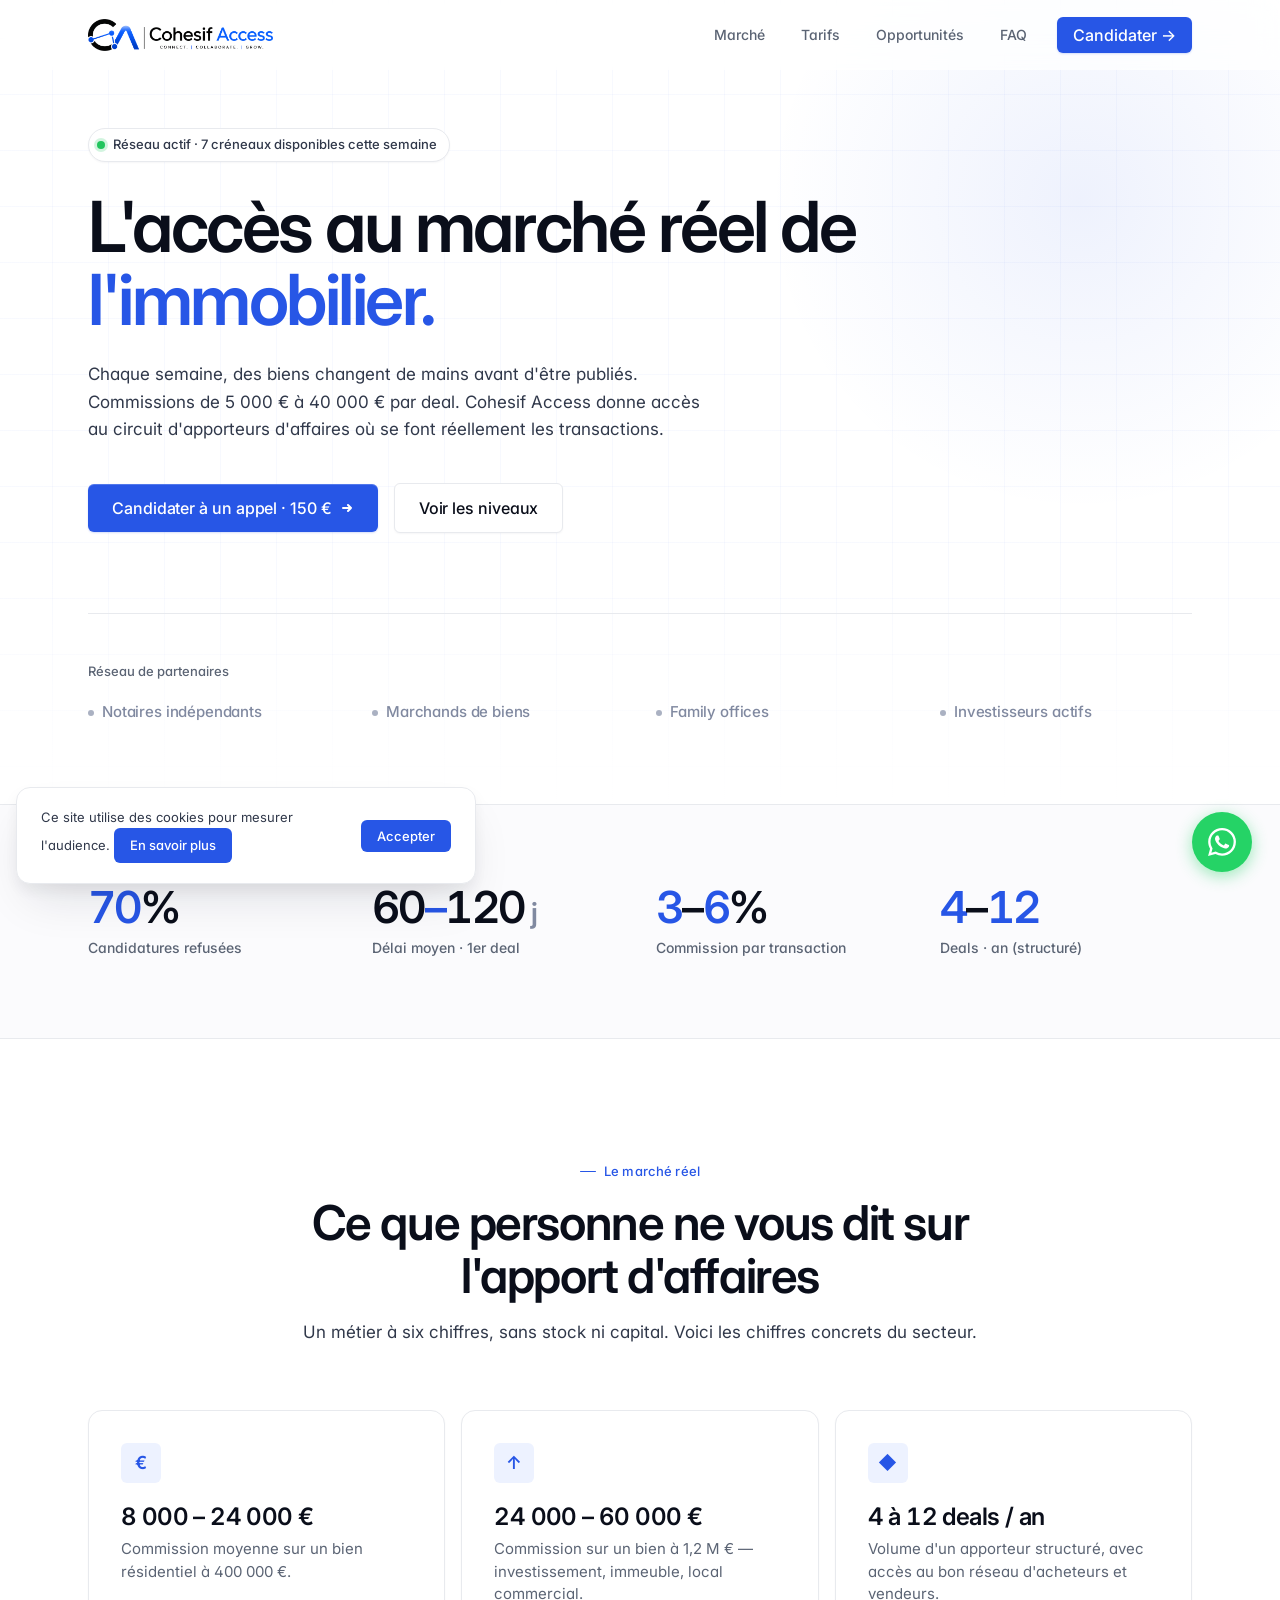
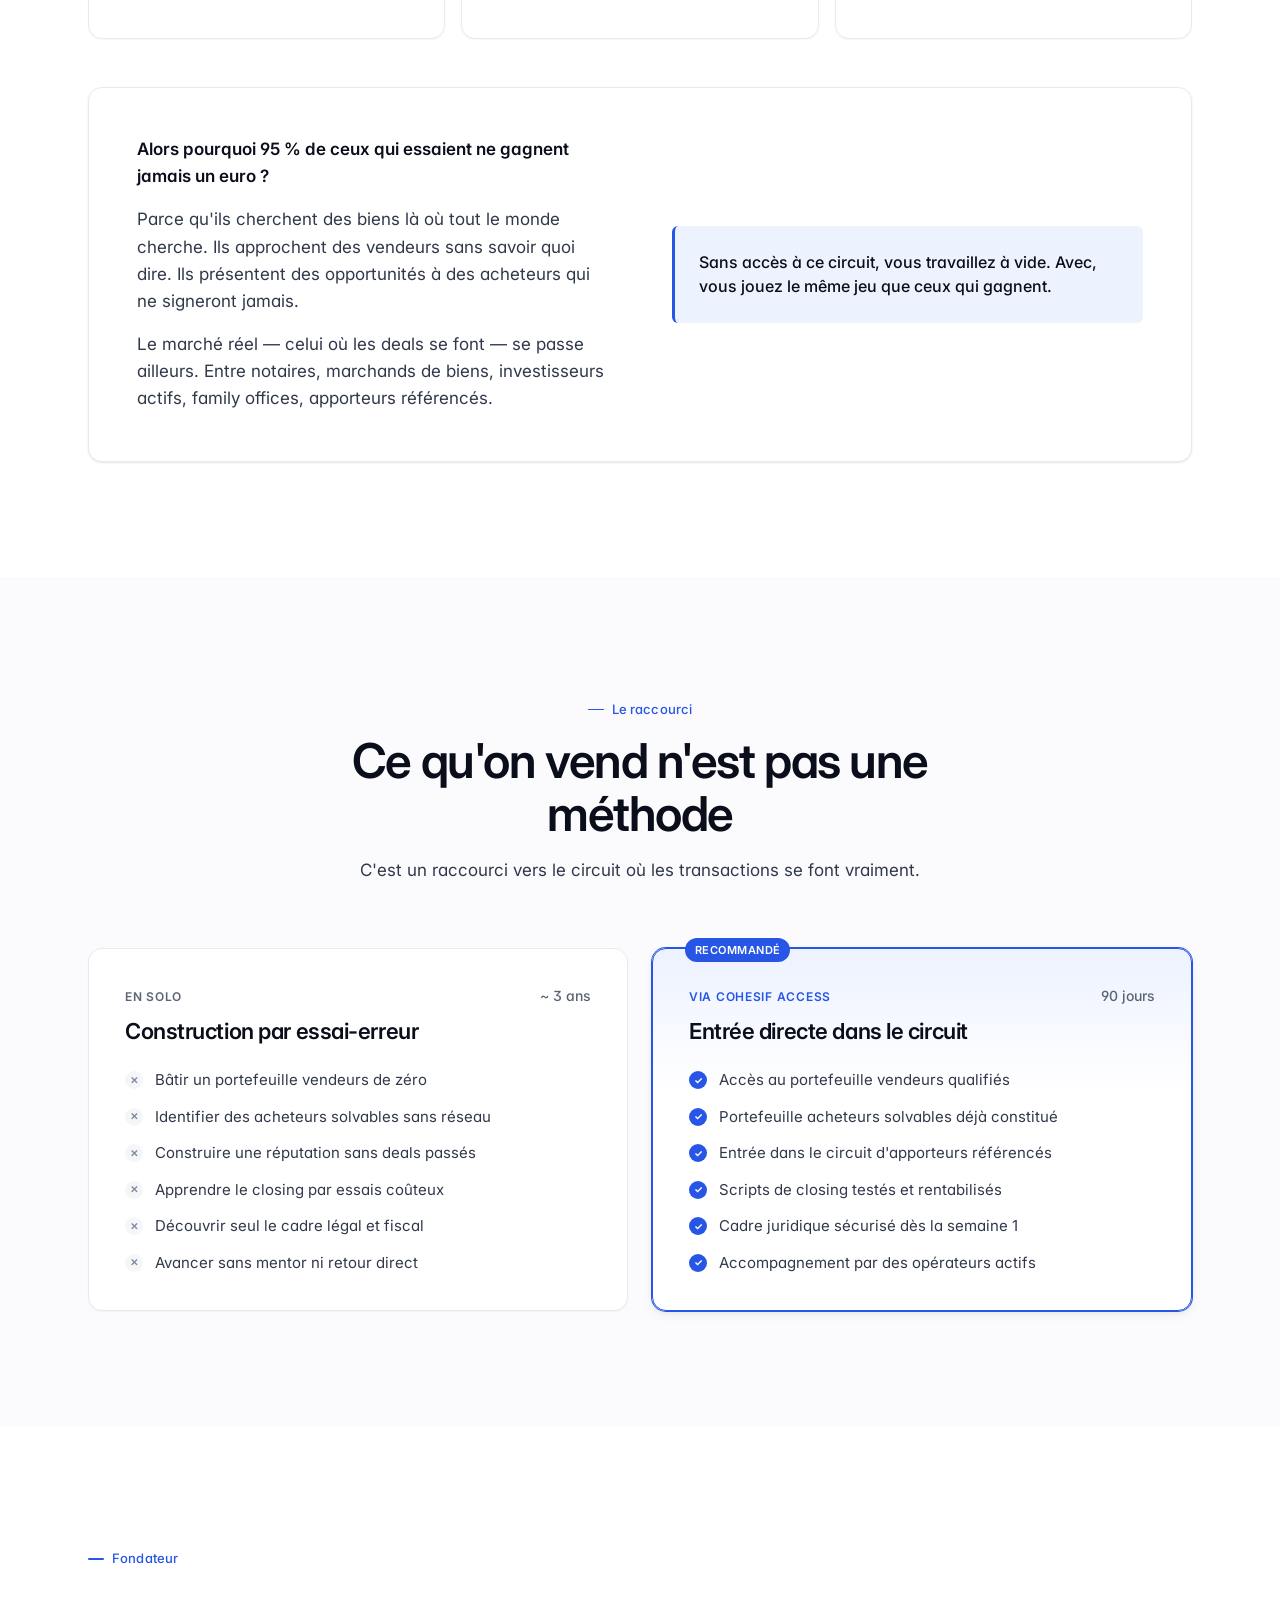
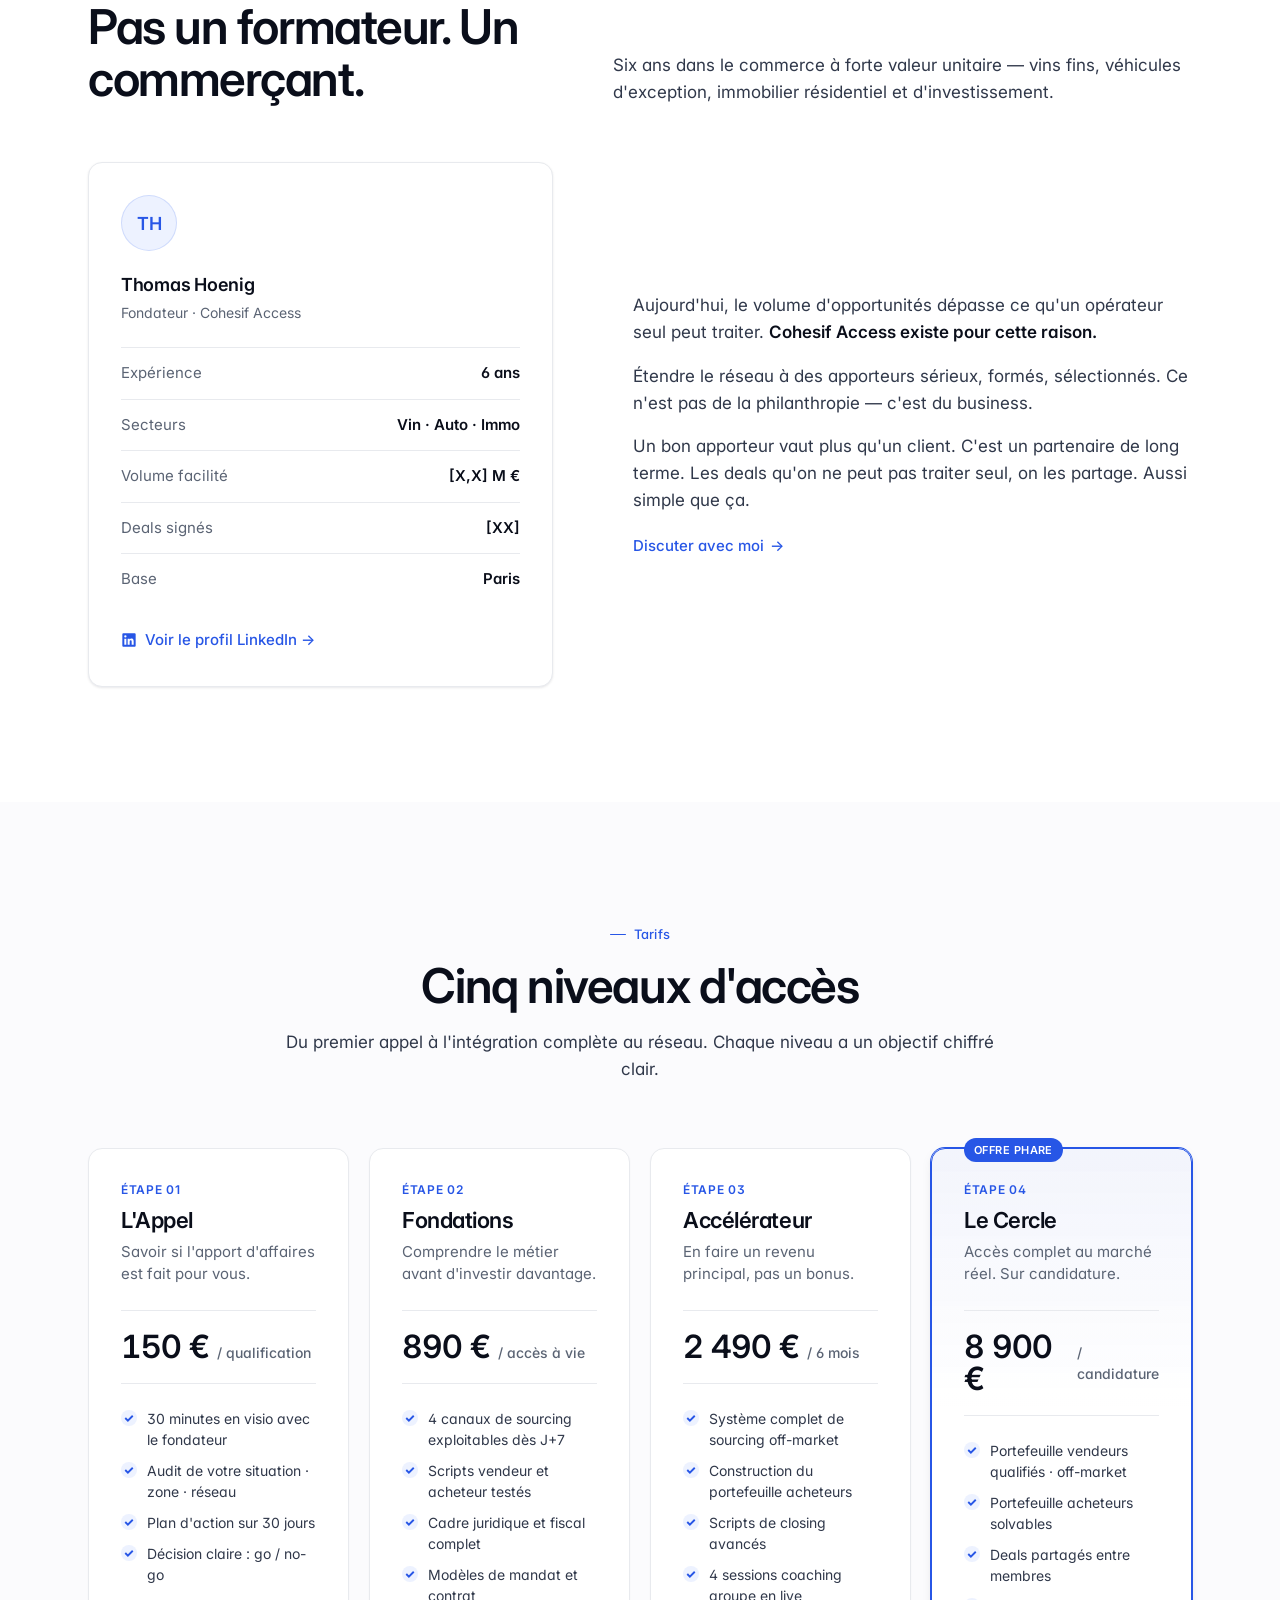
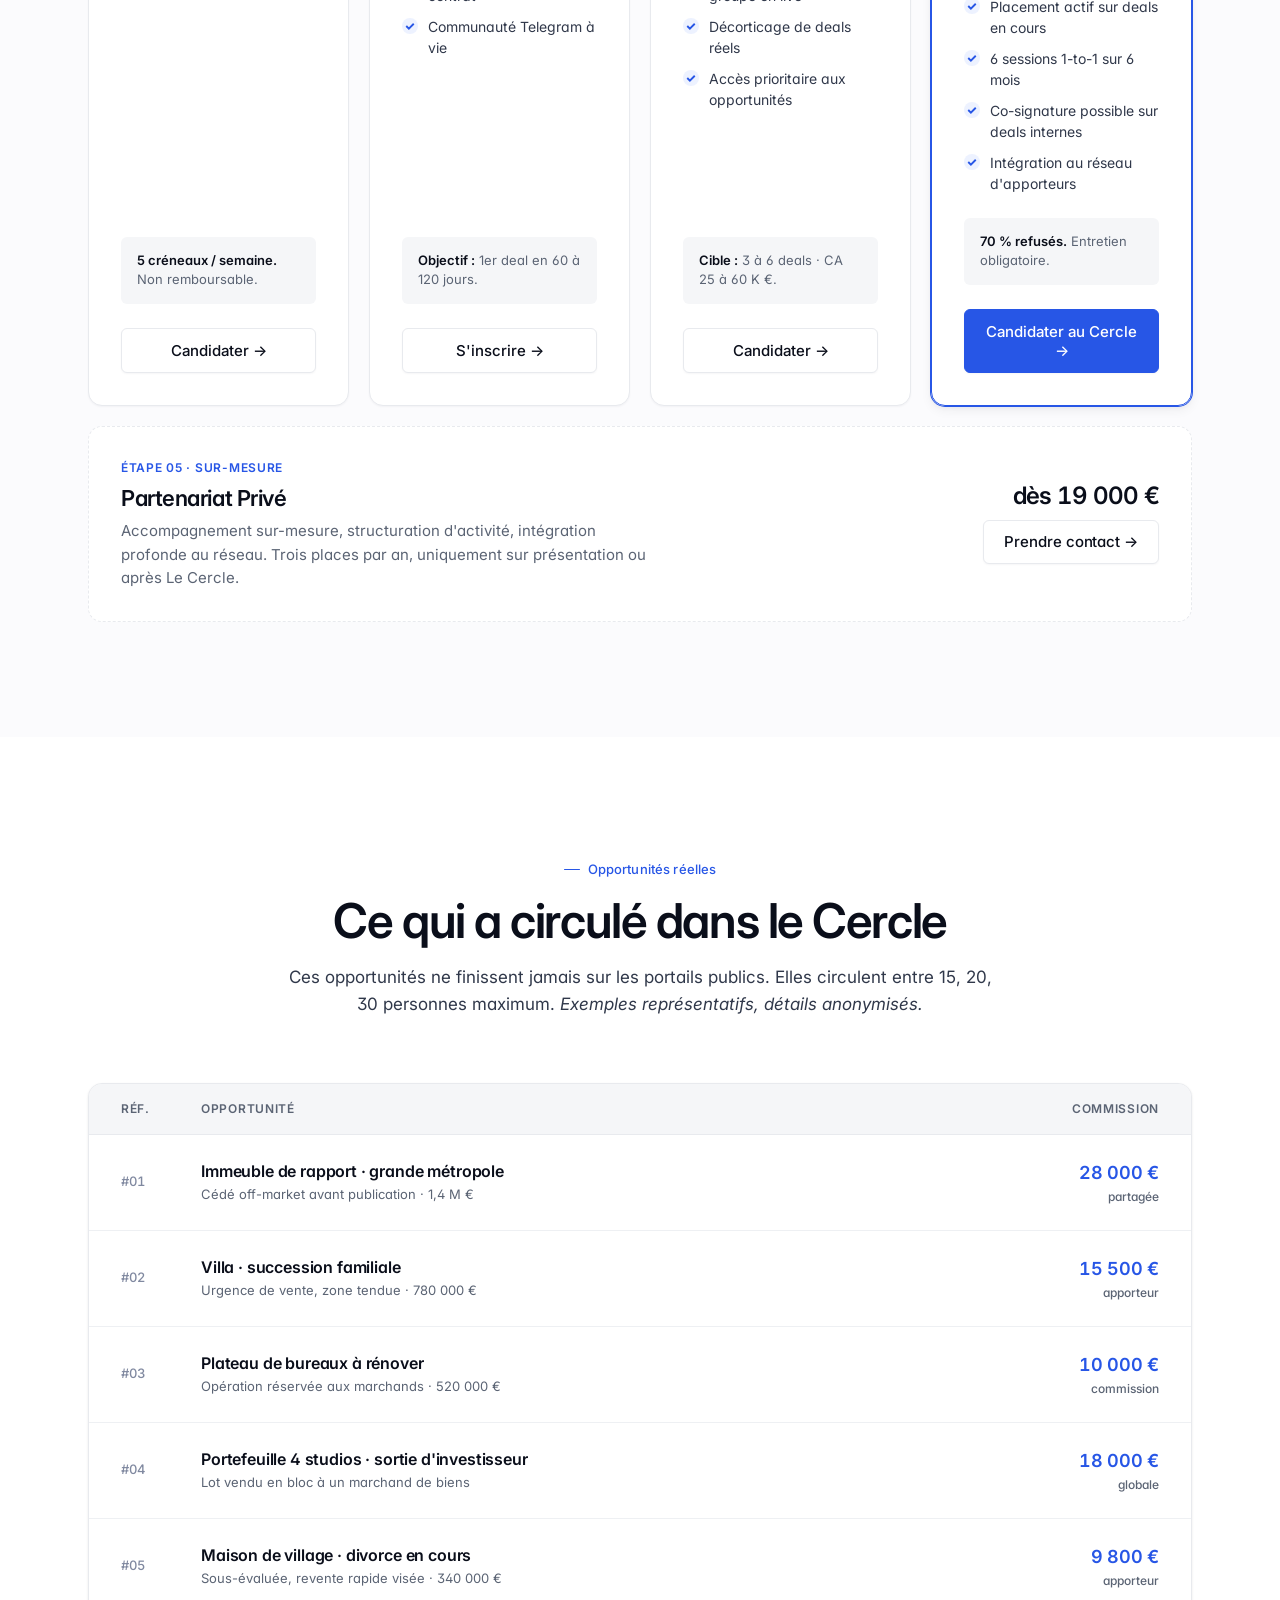
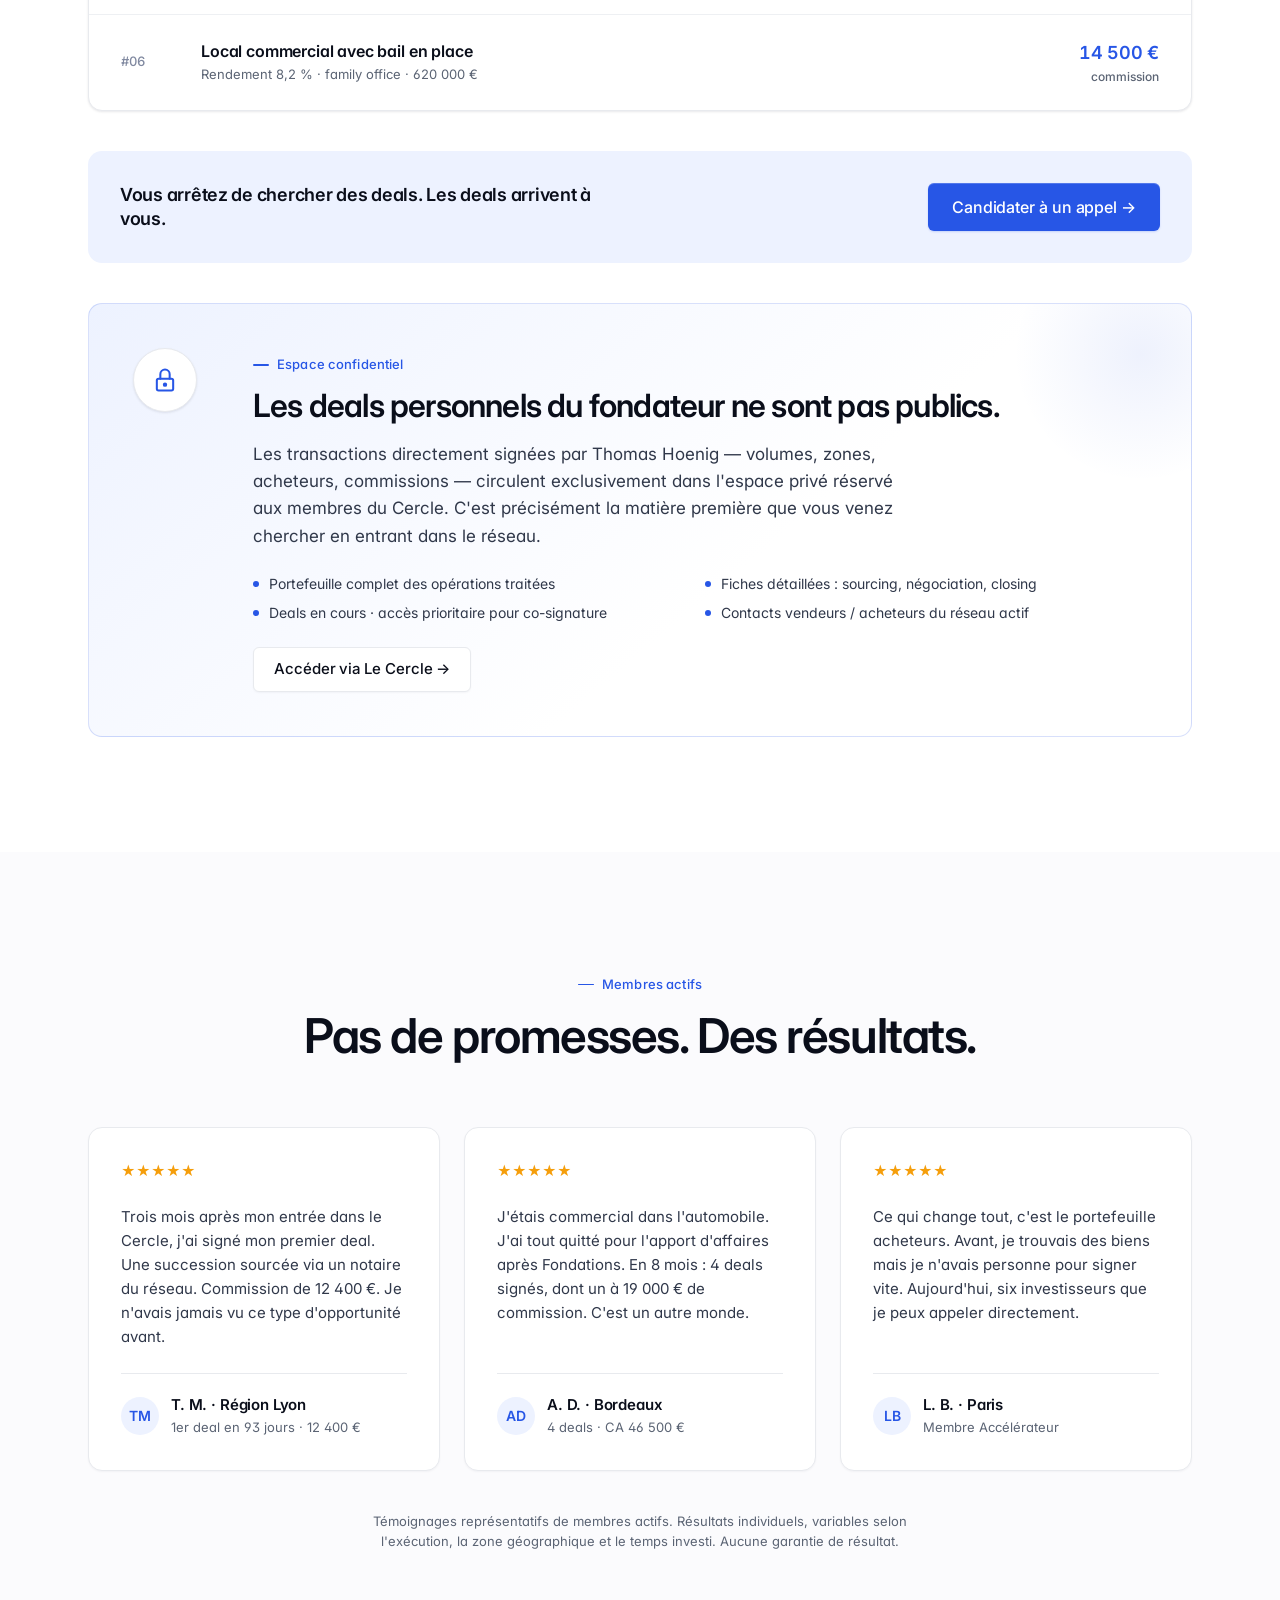
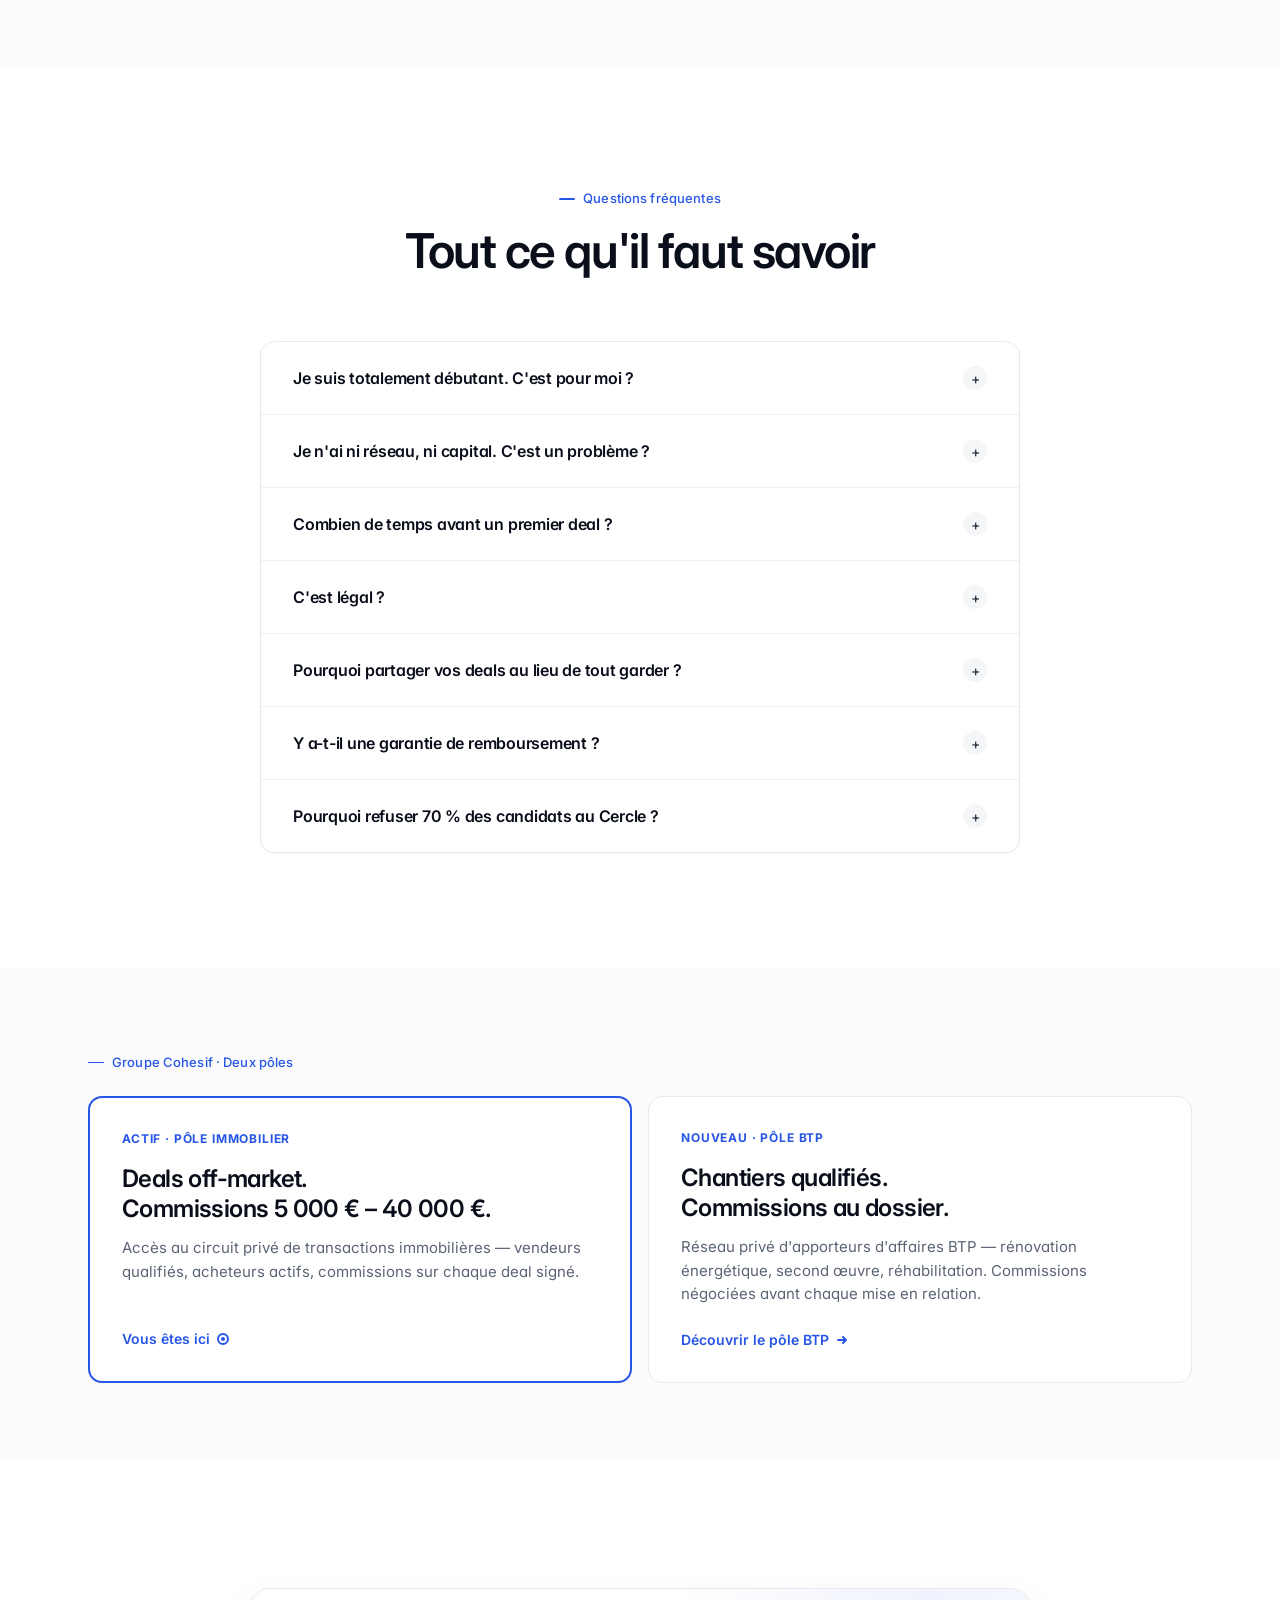
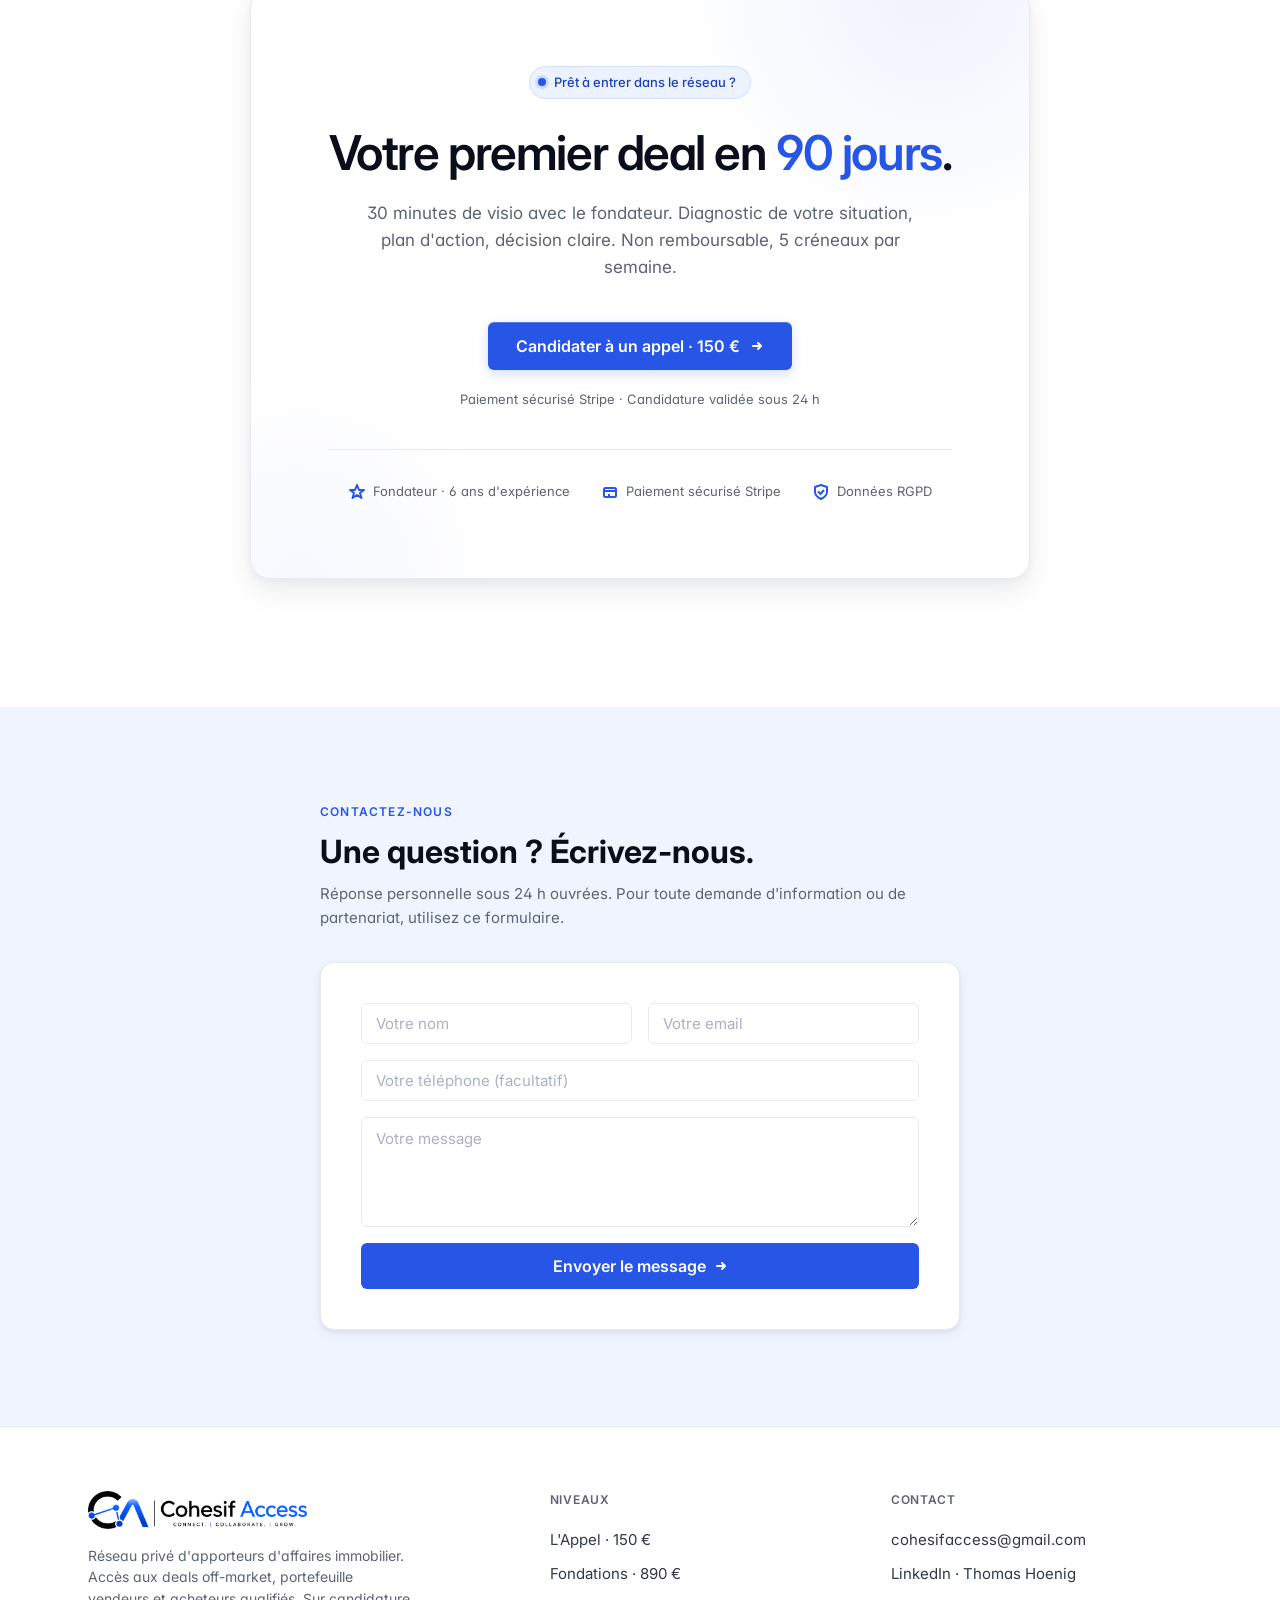
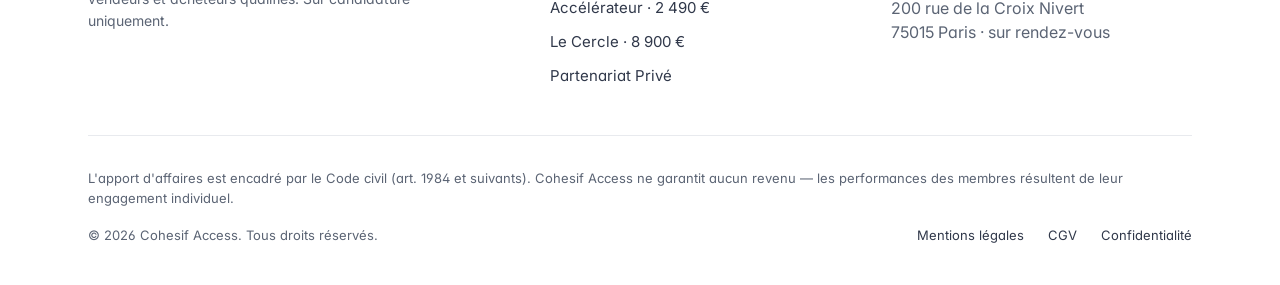
==== commit 8522343d: "feat: ajoute bouton WhatsApp flottant (+33 7 56 85 57 27) Bouton vert fixe en bas à droite, visible " ====
--- a/index.html
+++ b/index.html
@@ -3639,5 +3639,40 @@
 })();
 </script>
 
+
+  <!-- WhatsApp Floating Button -->
+  <a href="https://wa.me/33756855727?text=Bonjour%2C%20je%20souhaite%20en%20savoir%20plus%20sur%20vos%20services."
+     target="_blank" rel="noopener noreferrer"
+     class="whatsapp-float" aria-label="Nous contacter sur WhatsApp" title="Nous contacter sur WhatsApp">
+    <svg xmlns="http://www.w3.org/2000/svg" viewBox="0 0 24 24" fill="white" width="28" height="28" aria-hidden="true">
+      <path d="M17.472 14.382c-.297-.149-1.758-.867-2.03-.967-.273-.099-.471-.148-.67.15-.197.297-.767.966-.94 1.164-.173.199-.347.223-.644.075-.297-.15-1.255-.463-2.39-1.475-.883-.788-1.48-1.761-1.653-2.059-.173-.297-.018-.458.13-.606.134-.133.298-.347.446-.52.149-.174.198-.298.298-.497.099-.198.05-.371-.025-.52-.075-.149-.669-1.612-.916-2.207-.242-.579-.487-.5-.669-.51-.173-.008-.371-.01-.57-.01-.198 0-.52.074-.792.372-.272.297-1.04 1.016-1.04 2.479 0 1.462 1.065 2.875 1.213 3.074.149.198 2.096 3.2 5.077 4.487.709.306 1.262.489 1.694.625.712.227 1.36.195 1.871.118.571-.085 1.758-.719 2.006-1.413.248-.694.248-1.289.173-1.413-.074-.124-.272-.198-.57-.347m-5.421 7.403h-.004a9.87 9.87 0 01-5.031-1.378l-.361-.214-3.741.982.998-3.648-.235-.374a9.86 9.86 0 01-1.51-5.26c.001-5.45 4.436-9.884 9.888-9.884 2.64 0 5.122 1.03 6.988 2.898a9.825 9.825 0 012.893 6.994c-.003 5.45-4.437 9.884-9.885 9.884m8.413-18.297A11.815 11.815 0 0012.05 0C5.495 0 .16 5.335.157 11.892c0 2.096.547 4.142 1.588 5.945L.057 24l6.305-1.654a11.882 11.882 0 005.683 1.448h.005c6.554 0 11.89-5.335 11.893-11.893a11.821 11.821 0 00-3.48-8.413z"/>
+    </svg>
+  </a>
+  <style>
+    .whatsapp-float {
+      position: fixed;
+      bottom: 28px;
+      right: 28px;
+      background-color: #25D366;
+      color: #fff;
+      border-radius: 50%;
+      width: 60px;
+      height: 60px;
+      display: flex;
+      align-items: center;
+      justify-content: center;
+      box-shadow: 0 4px 16px rgba(37,211,102,0.45);
+      z-index: 99999;
+      text-decoration: none;
+      transition: transform .2s ease, box-shadow .2s ease;
+    }
+    .whatsapp-float:hover {
+      transform: scale(1.12);
+      box-shadow: 0 6px 24px rgba(37,211,102,0.55);
+    }
+    @media (max-width: 600px) {
+      .whatsapp-float { bottom: 18px; right: 18px; width: 52px; height: 52px; }
+    }
+  </style>
 </body>
 </html>
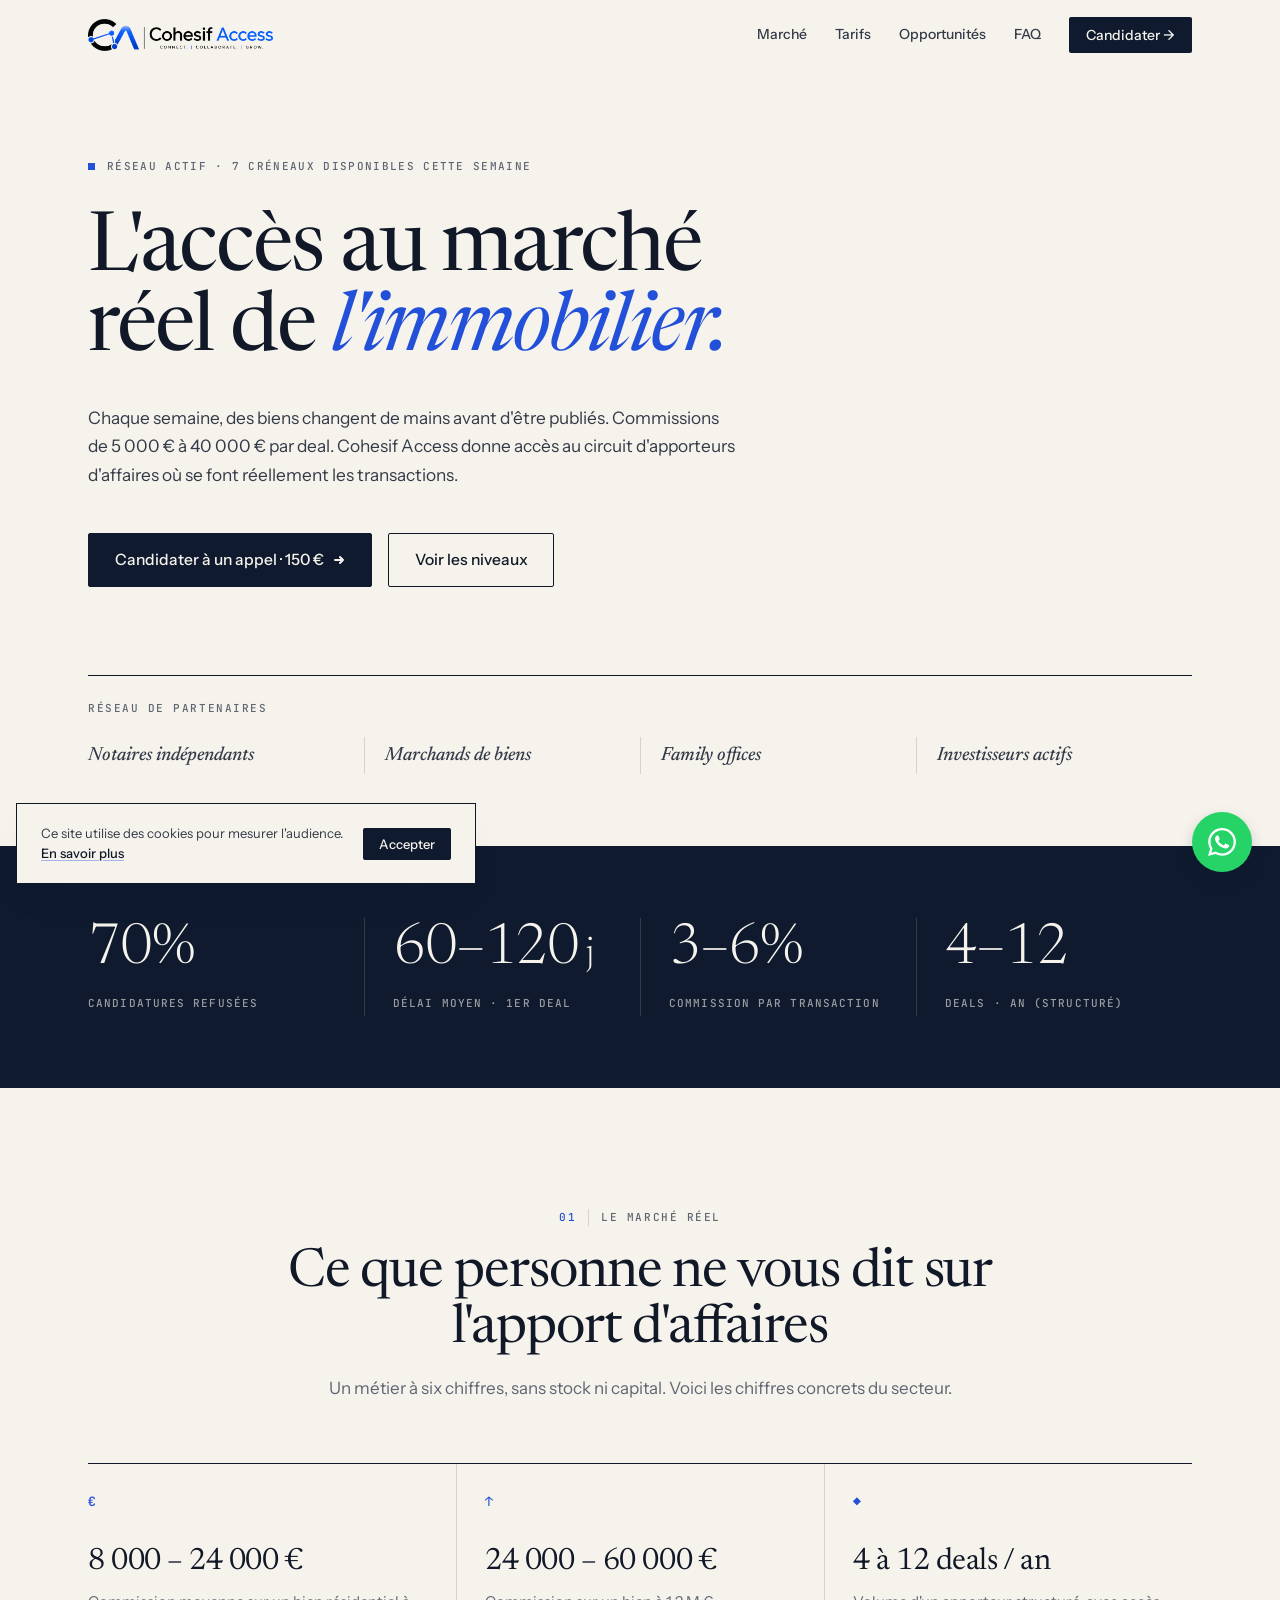
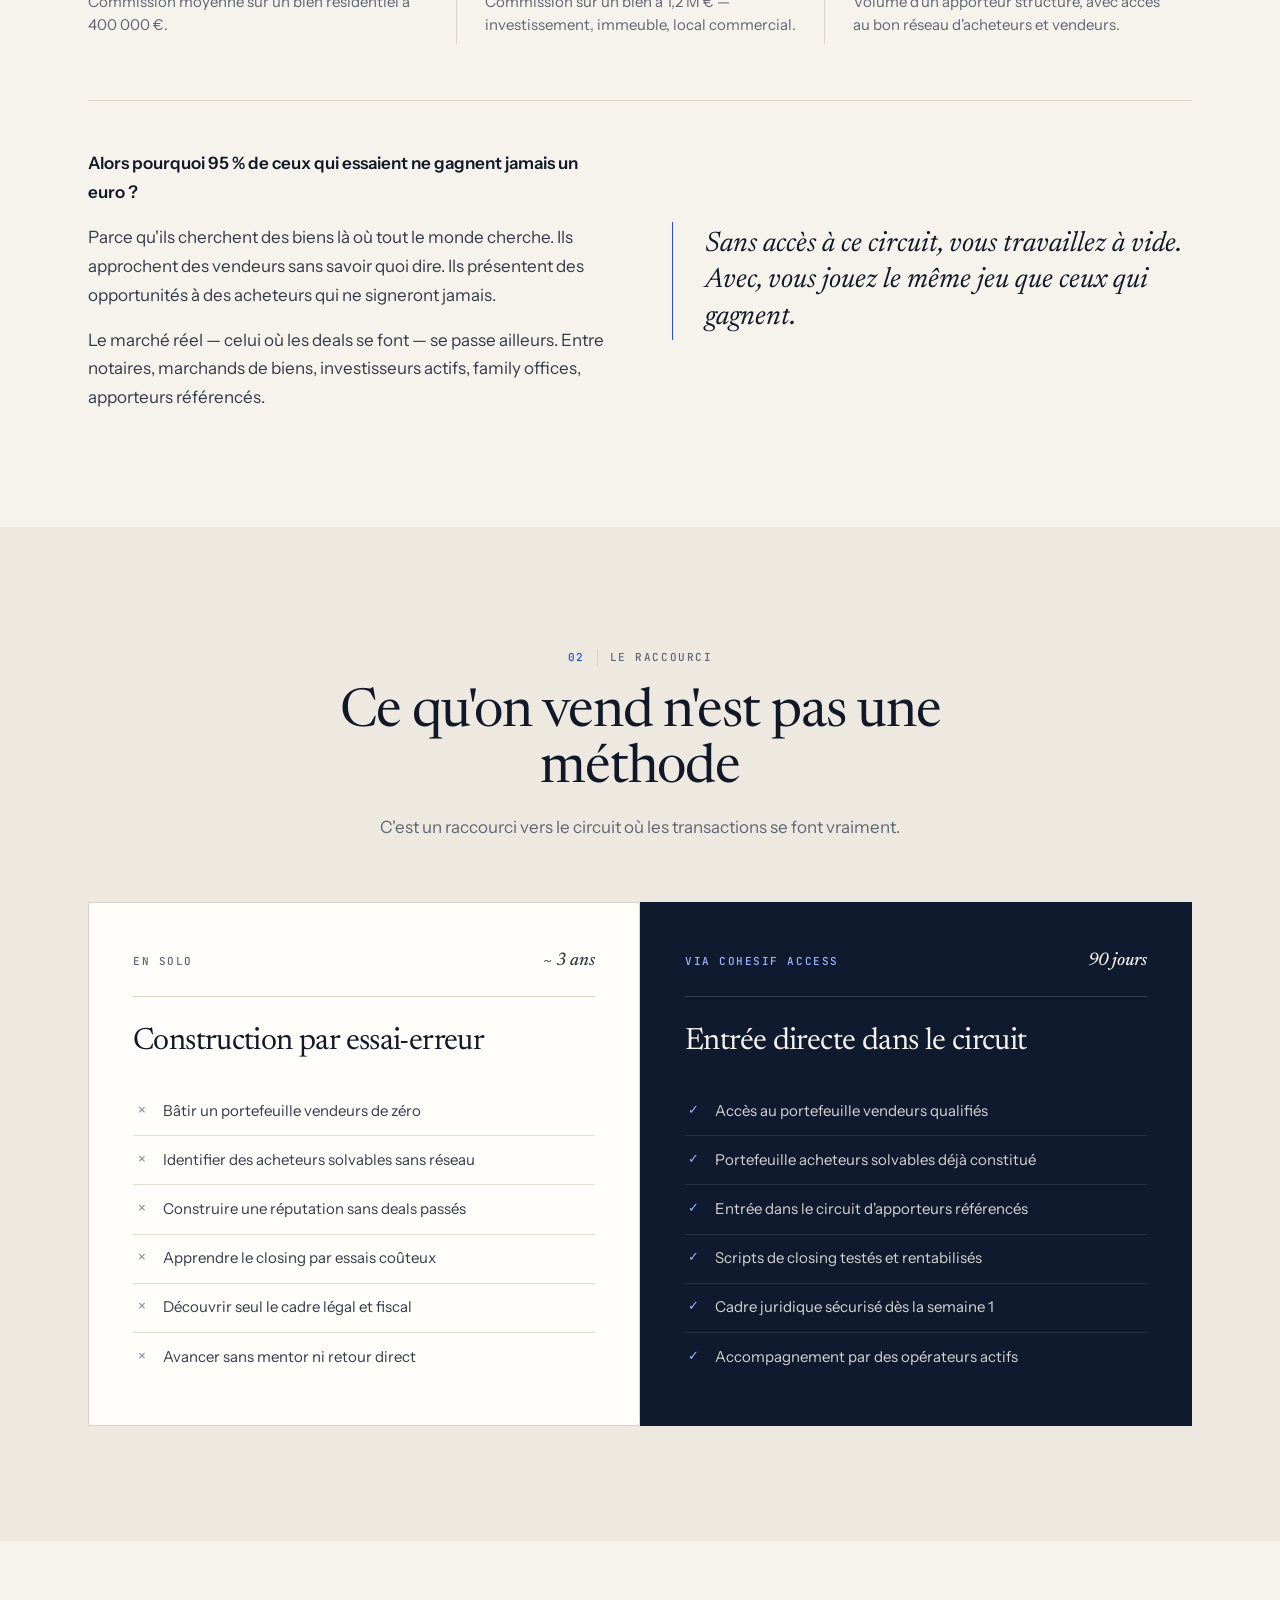
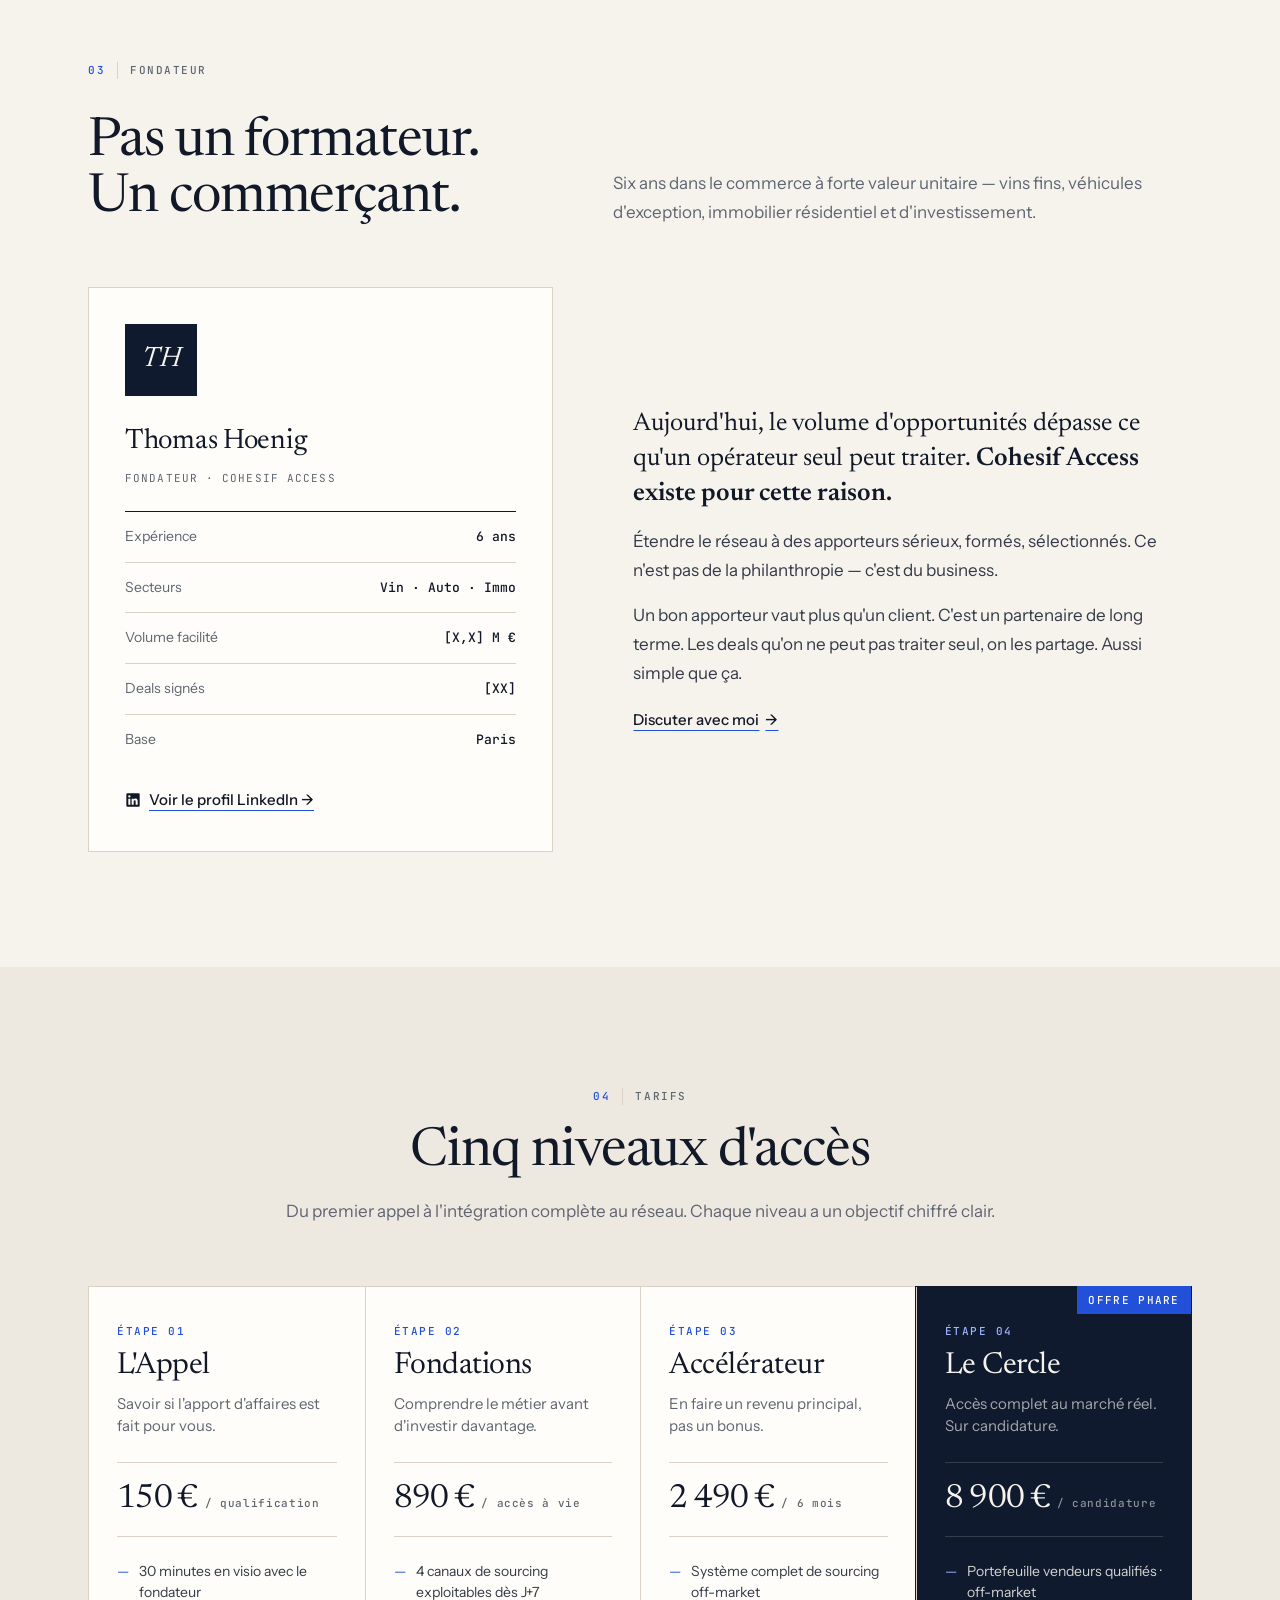
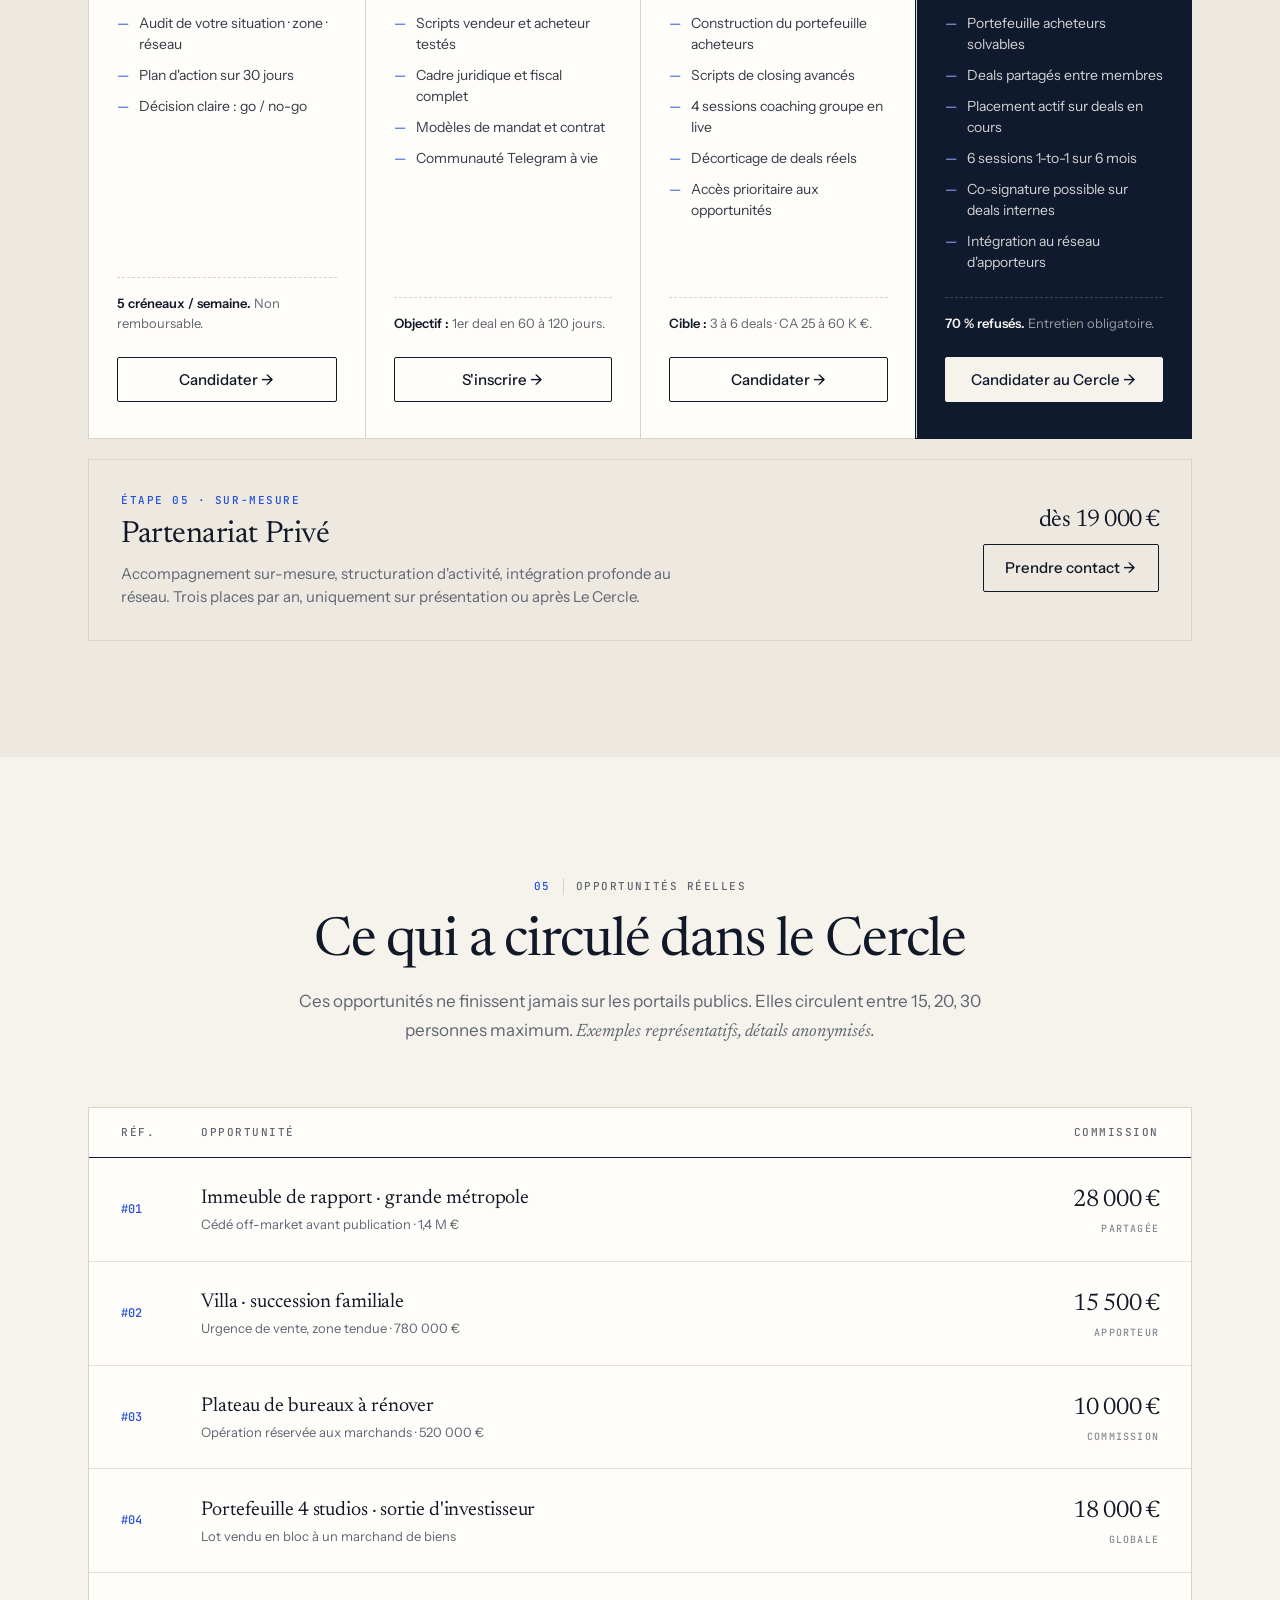
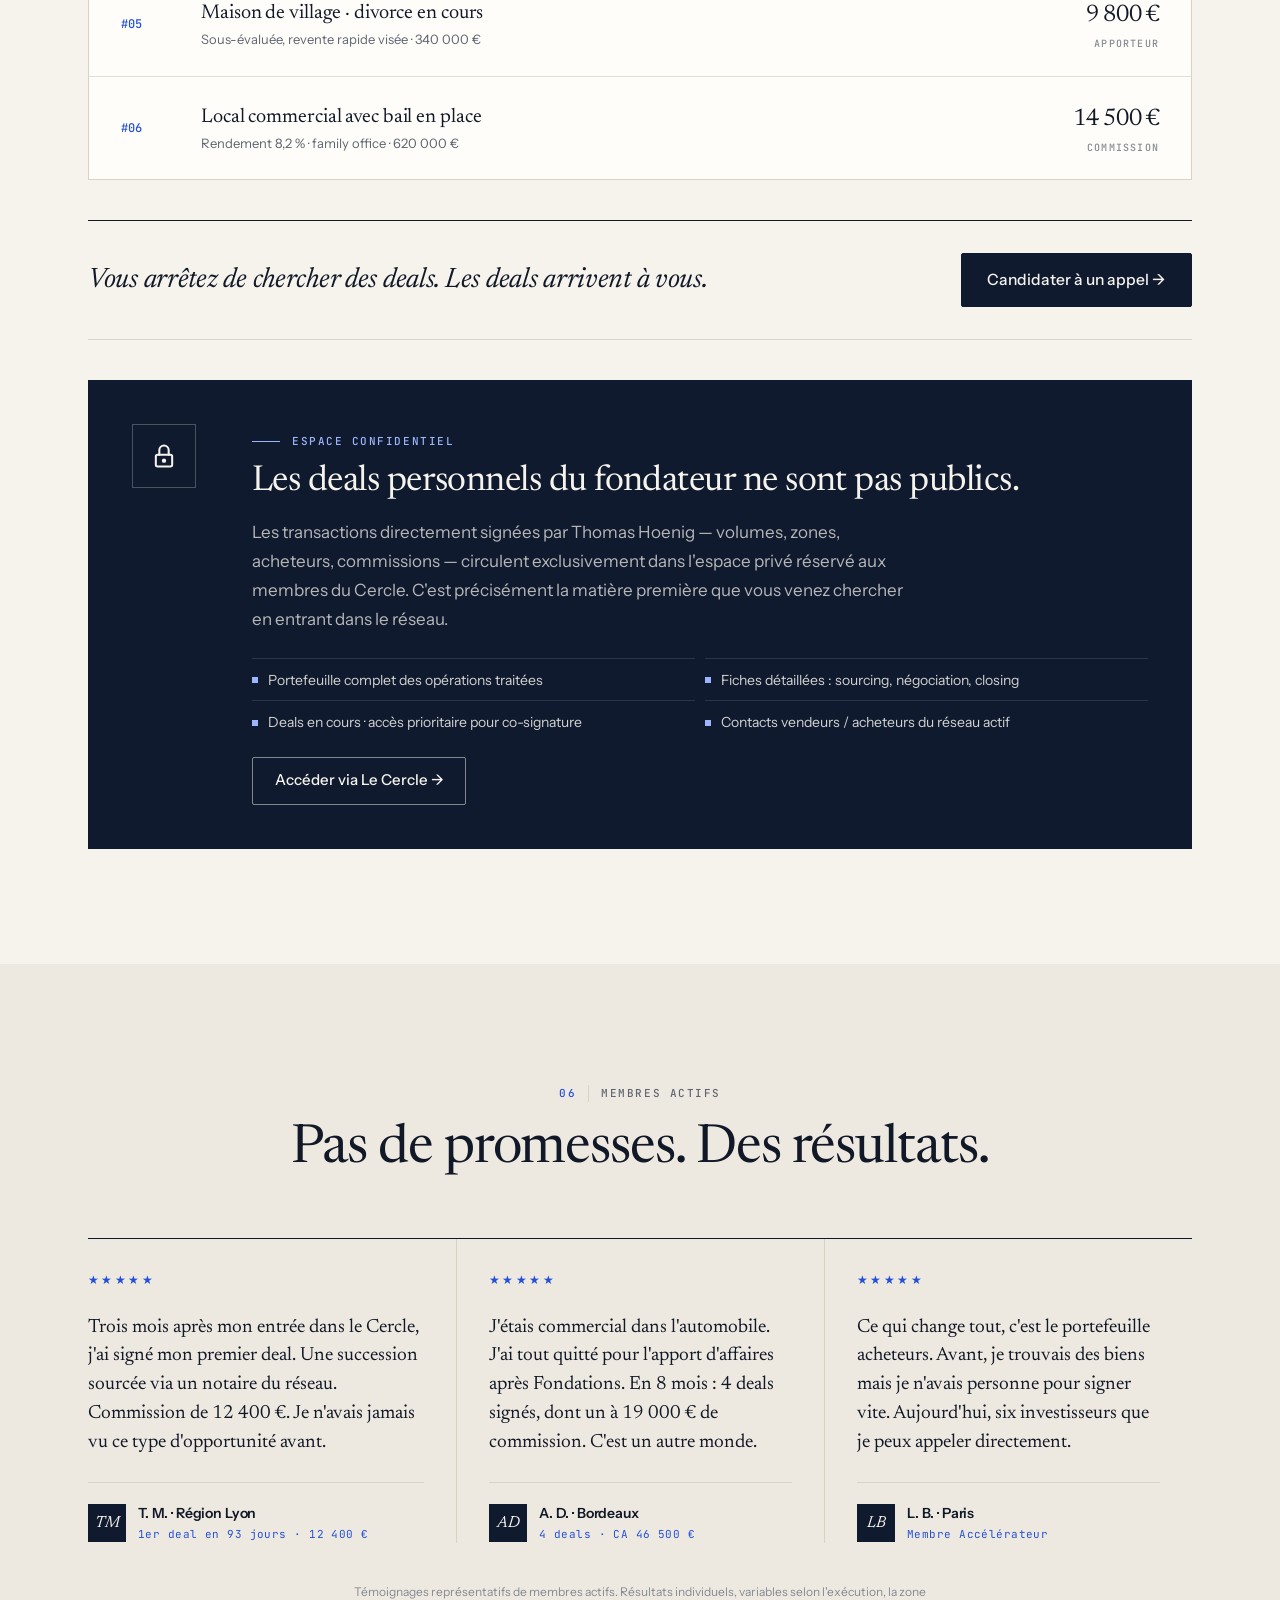
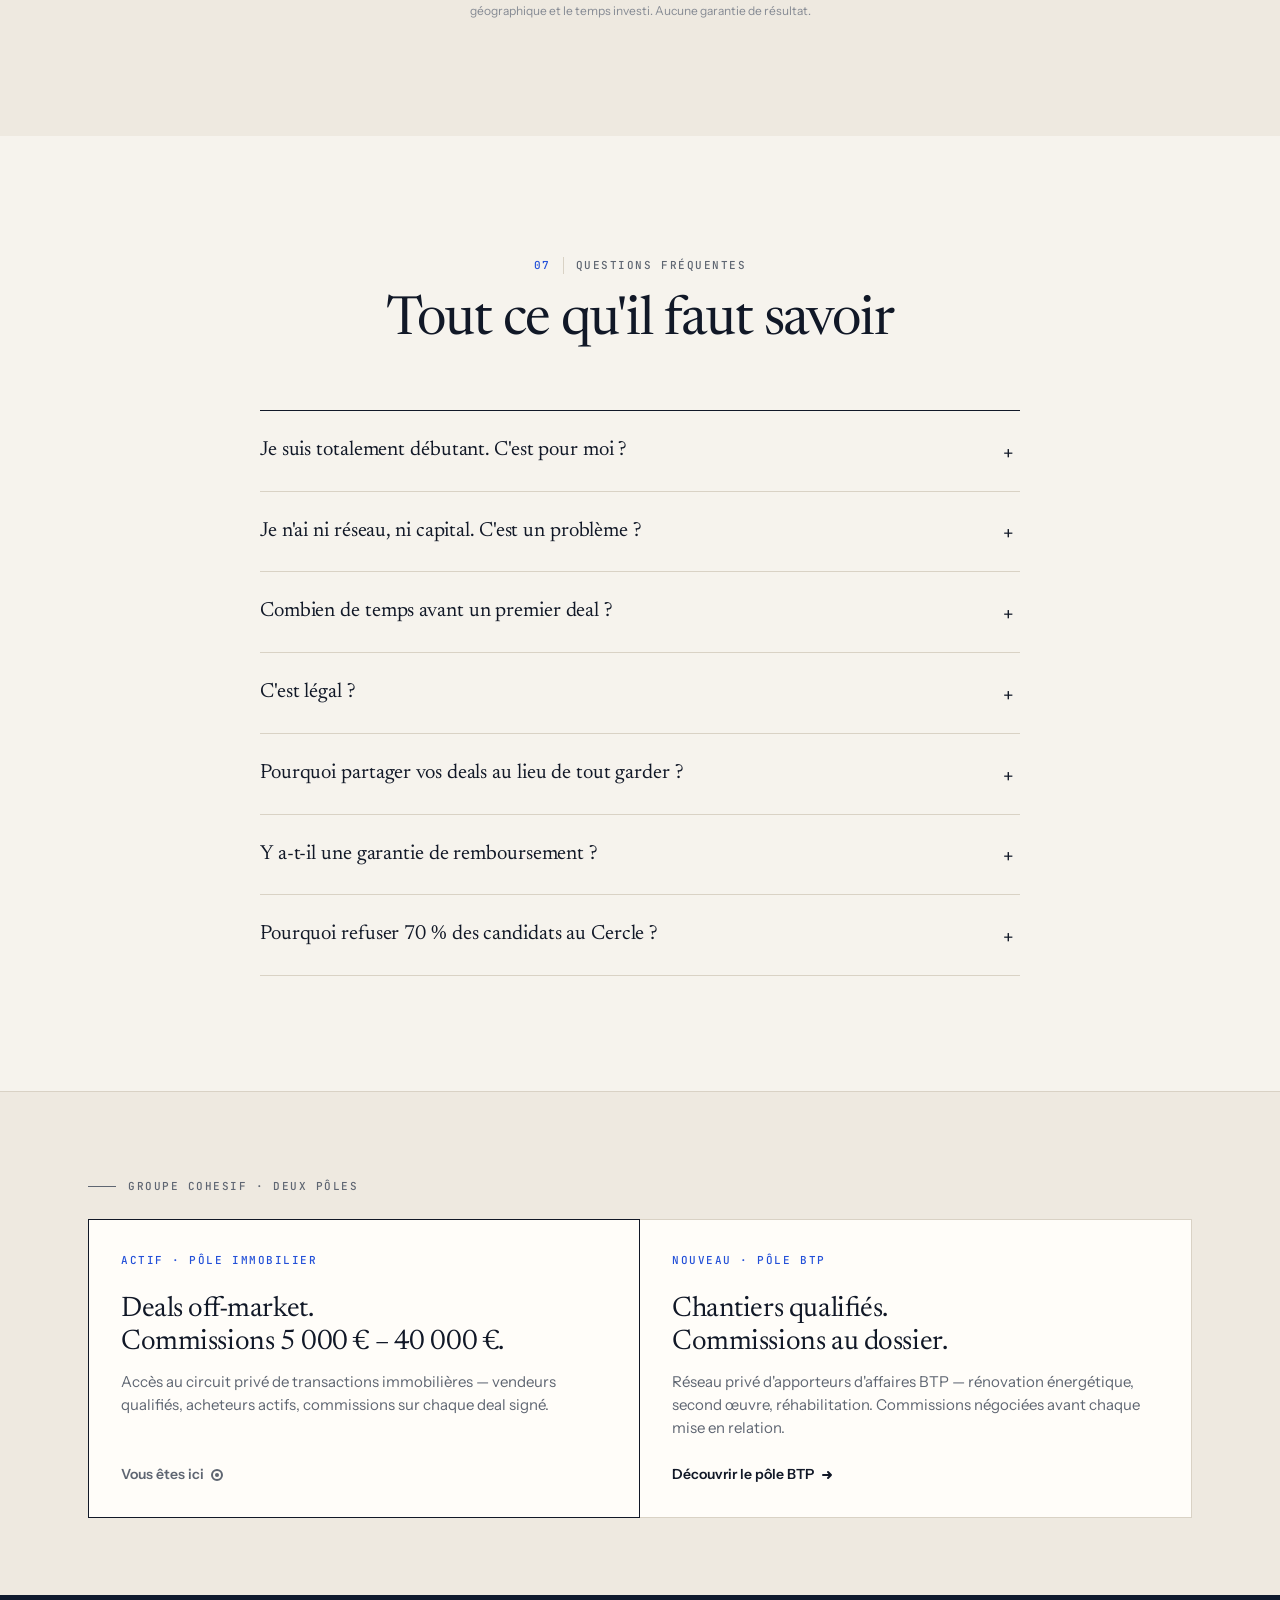
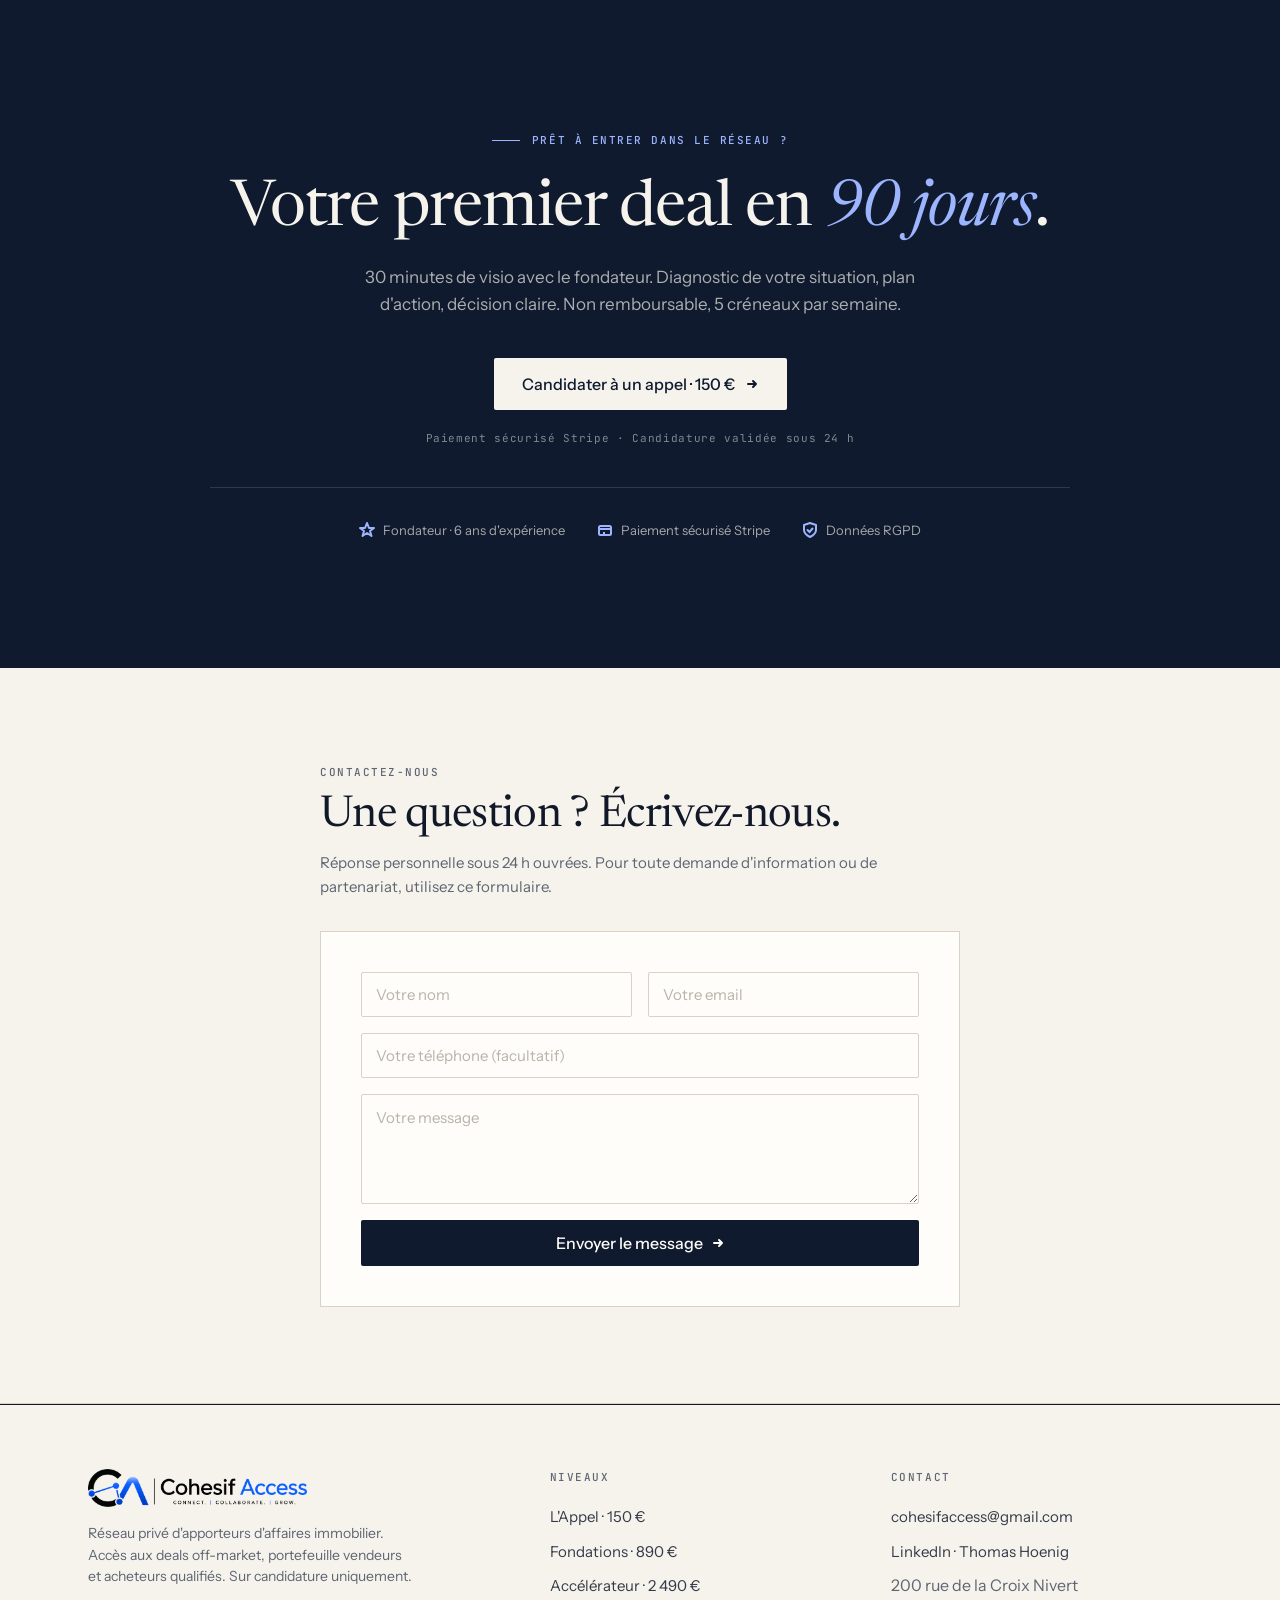
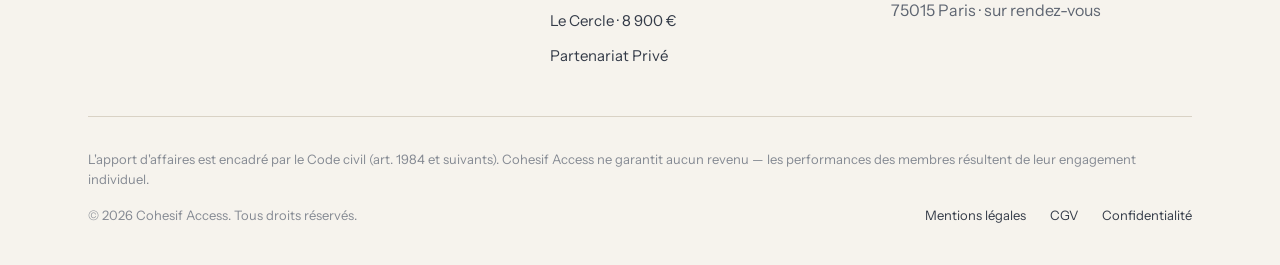
==== commit dc130d2b: "Refonte visuelle du site (immobilier + BTP) sans changement de contenu Nouvelle direction : papier c" ====
--- a/index.html
+++ b/index.html
@@ -5,8 +5,8 @@
 <meta name="viewport" content="width=device-width, initial-scale=1.0" />
 <meta name="color-scheme" content="light only" />
 <meta name="supported-color-schemes" content="light" />
-<meta name="theme-color" content="#2756e6" />
-<meta name="msapplication-TileColor" content="#2756e6" />
+<meta name="theme-color" content="#0f1a2e" />
+<meta name="msapplication-TileColor" content="#0f1a2e" />
 
 <!-- SEO · Titre & Description optimisés -->
 <title>Cohesif Access — Réseau Privé d'Apporteurs d'Affaires Immobilier | Deals Off-Market</title>
@@ -341,8 +341,8 @@
 
 <link rel="preconnect" href="https://fonts.googleapis.com">
 <link rel="preconnect" href="https://fonts.gstatic.com" crossorigin>
-<link rel="preload" href="https://fonts.googleapis.com/css2?family=Inter:wght@300;400;500;600;700&display=swap" as="style">
-<link href="https://fonts.googleapis.com/css2?family=Inter:wght@300;400;500;600;700&display=swap" rel="stylesheet">
+<link rel="preload" href="https://fonts.googleapis.com/css2?family=Instrument+Sans:wght@400;500;600&family=JetBrains+Mono:wght@400;500&family=Newsreader:ital,opsz,wght@0,6..72,300;0,6..72,400;0,6..72,500;1,6..72,400&display=swap" as="style">
+<link href="https://fonts.googleapis.com/css2?family=Instrument+Sans:wght@400;500;600&family=JetBrains+Mono:wght@400;500&family=Newsreader:ital,opsz,wght@0,6..72,300;0,6..72,400;0,6..72,500;1,6..72,400&display=swap" rel="stylesheet">
 
 <style>
 /* ═══════════════════════════════════════════════════════════════
@@ -2478,6 +2478,7 @@
 .contact-form__submit:active { transform: scale(0.98); }
 
 </style>
+<link rel="stylesheet" href="assets/refonte.css">
 </head>
 <body>
 
@@ -2485,7 +2486,7 @@
 <header class="nav" id="nav">
   <div class="nav__inner">
     <a href="#" class="brand">
-      <img src="[data-uri]" alt="Cohesif Access" class="brand__logo" width="693" height="120" />
+      <img src="img/6848dadb4e.png" alt="Cohesif Access" class="brand__logo" width="693" height="120" />
     </a>
     <nav class="nav__links" aria-label="Navigation principale">
       <a href="#market">Marché</a>
@@ -3142,7 +3143,7 @@
     <div class="foot__grid">
       <div class="foot__brand">
         <a href="#" class="brand">
-          <img src="[data-uri]" alt="Cohesif Access" class="brand__logo" width="693" height="120" />
+          <img src="img/6848dadb4e.png" alt="Cohesif Access" class="brand__logo" width="693" height="120" />
         </a>
         <p>Réseau privé d'apporteurs d'affaires immobilier. Accès aux deals off-market, portefeuille vendeurs et acheteurs qualifiés. Sur candidature uniquement.</p>
       </div>
--- a/assets/refonte.css
+++ b/assets/refonte.css
@@ -0,0 +1,852 @@
+/* ═══════════════════════════════════════════════════════════════
+   COHESIF ACCESS · Refonte visuelle
+   Direction : registre privé — papier chaud, encre marine,
+   serif éditorial, filets fins. Le bleu du logo est réservé
+   aux accents. Chargé après les styles intégrés de chaque page.
+   ═══════════════════════════════════════════════════════════════ */
+
+:root {
+  --paper: #f6f3ed;
+  --paper-2: #eee9e0;
+  --card: #fffdf9;
+  --navy: #0f1a2e;
+  --navy-2: #17243d;
+
+  --white: #fffdf9;
+  --bg: #eee9e0;
+  --bg-soft: #e8e2d7;
+  --bg-blue: #eee9e0;
+  --bg-accent: #eee9e0;
+
+  --ink-900: #111827;
+  --ink-700: #343b48;
+  --ink-500: #5f6672;
+  --ink-400: #858a93;
+  --ink-300: #b7b3aa;
+
+  --line: #d9d2c5;
+  --line-soft: #e4ded3;
+
+  --accent: #2350d8;
+  --accent-dark: #1a3eaa;
+  --accent-mid: #1a3eaa;
+  --accent-soft: #e6e9f3;
+
+  --serif: 'Newsreader', 'Iowan Old Style', Georgia, serif;
+  --sans: 'Instrument Sans', -apple-system, 'Segoe UI', sans-serif;
+  --mono: 'JetBrains Mono', ui-monospace, 'SFMono-Regular', Menlo, monospace;
+
+  --r-sm: 2px;
+  --r: 3px;
+  --r-lg: 4px;
+  --r-xl: 4px;
+
+  --shadow-xs: none;
+  --shadow-sm: none;
+  --shadow-md: 0 1px 0 rgba(17, 24, 39, 0.04);
+  --shadow-lg: 0 18px 40px -24px rgba(15, 26, 46, 0.35);
+  --shadow-xl: 0 30px 60px -30px rgba(15, 26, 46, 0.45);
+}
+
+html { background: var(--paper); }
+body {
+  background: var(--paper) !important;
+  color: var(--ink-900);
+  font-family: var(--sans);
+  font-feature-settings: "kern", "liga";
+  line-height: 1.55;
+}
+@media (prefers-color-scheme: dark) {
+  html, body { background: var(--paper) !important; color: var(--ink-900) !important; }
+}
+::selection { background: var(--navy); color: var(--paper); }
+
+/* ── Typographie ───────────────────────────────────────────── */
+.display-xl, .display-l, .display-m, .display-s,
+.compare__title, .level__name, .founder__name, .pole__title,
+.modal__title, .contact-section__title, .modal--confirm h3 {
+  font-family: var(--serif);
+  font-weight: 400;
+  font-optical-sizing: auto;
+  color: var(--ink-900);
+}
+.display-xl { font-size: clamp(2.6rem, 6.4vw, 5.6rem); line-height: 0.98; letter-spacing: -0.025em; }
+.display-l  { font-size: clamp(2rem, 4.2vw, 3.4rem); line-height: 1.04; letter-spacing: -0.02em; }
+.display-m  { font-size: clamp(1.6rem, 2.8vw, 2.25rem); line-height: 1.12; letter-spacing: -0.015em; }
+.display-s  { letter-spacing: -0.01em; }
+
+.accent, .hero h1 span.accent, .hero__title .accent, .final h2 span {
+  font-style: italic;
+  color: var(--accent);
+}
+
+.eyebrow,
+.contact-section__eyebrow,
+.modal__eyebrow,
+.final__eyebrow,
+.level__step,
+.compare__label,
+.foot__col h4,
+.logos-bar__label,
+.deals__header, .sectors__header, .chantiers__header,
+.pole__tag {
+  font-family: var(--mono);
+  font-size: 0.6875rem;
+  font-weight: 500;
+  letter-spacing: 0.14em;
+  text-transform: uppercase;
+}
+.eyebrow { color: var(--ink-500); gap: 0.75rem; }
+.eyebrow::before {
+  width: 28px;
+  height: 1px;
+  background: currentColor;
+  border-radius: 0;
+}
+
+/* Numérotation discrète des sections */
+main { counter-reset: chap; }
+.section .section__head .eyebrow { counter-increment: chap; }
+.section .section__head .eyebrow::before {
+  content: counter(chap, decimal-leading-zero);
+  width: auto;
+  height: auto;
+  background: none;
+  color: var(--accent);
+  padding-right: 0.75rem;
+  border-right: 1px solid var(--line);
+}
+
+.lede { color: var(--ink-700); font-size: clamp(1.0625rem, 1.35vw, 1.2rem); line-height: 1.65; }
+.body-l { color: var(--ink-700); line-height: 1.7; }
+.body-m, .body-s { color: var(--ink-500); }
+strong { color: var(--ink-900); font-weight: 600; }
+em { font-family: var(--serif); font-size: 1.06em; }
+
+/* ── Navigation ────────────────────────────────────────────── */
+.nav { background: rgba(246, 243, 237, 0.86); }
+.nav.scrolled { background: rgba(246, 243, 237, 0.95); border-bottom-color: var(--line); }
+.nav__links { gap: 0.25rem; }
+.nav__links a {
+  font-size: 0.875rem;
+  color: var(--ink-700);
+  border-radius: 0;
+  padding: 0.5rem 0.75rem;
+  background: none !important;
+}
+.nav__links a:hover { color: var(--ink-900); text-decoration: underline; text-underline-offset: 6px; text-decoration-thickness: 1px; }
+.nav__cta {
+  background: var(--navy) !important;
+  color: var(--paper) !important;
+  border-radius: var(--r-sm);
+  box-shadow: none;
+  font-size: 0.875rem;
+  padding: 0.55rem 1.05rem !important;
+  margin-left: 0.75rem;
+}
+.nav__cta:hover { background: var(--accent) !important; transform: none; box-shadow: none; }
+
+.pole-bar {
+  background: var(--navy);
+  border-bottom: none;
+}
+.pole-bar__link {
+  color: var(--paper);
+  font-family: var(--mono);
+  font-size: 0.6875rem;
+  font-weight: 500;
+  letter-spacing: 0.08em;
+  text-transform: uppercase;
+}
+
+/* ── Boutons ───────────────────────────────────────────────── */
+.btn {
+  border-radius: var(--r-sm);
+  font-weight: 500;
+  letter-spacing: 0;
+  padding: 0.85rem 1.35rem;
+}
+.btn--lg { padding: 1rem 1.6rem; font-size: 0.975rem; }
+.btn--primary, .btn--accent {
+  background: var(--navy);
+  color: var(--paper);
+  box-shadow: none;
+  border: 1px solid var(--navy);
+}
+.btn--primary:hover, .btn--accent:hover {
+  background: var(--accent);
+  border-color: var(--accent);
+  transform: none;
+  box-shadow: none;
+}
+.btn--ghost {
+  background: transparent;
+  color: var(--ink-900);
+  border: 1px solid var(--ink-900);
+  box-shadow: none;
+}
+.btn--ghost:hover { background: var(--ink-900); color: var(--paper); border-color: var(--ink-900); transform: none; }
+.link-arrow { color: var(--ink-900); text-decoration: underline; text-underline-offset: 5px; text-decoration-thickness: 1px; text-decoration-color: var(--accent); }
+
+/* ── Hero ──────────────────────────────────────────────────── */
+.hero {
+  background: var(--paper);
+  background-image: none;
+  padding-top: 9.5rem;
+  padding-bottom: 4.5rem;
+}
+.hero::before, .hero::after { display: none; }
+.hero__badge {
+  background: none;
+  border: none;
+  box-shadow: none;
+  padding: 0;
+  border-radius: 0;
+  font-family: var(--mono);
+  font-size: 0.6875rem;
+  letter-spacing: 0.12em;
+  text-transform: uppercase;
+  color: var(--ink-500);
+  margin-bottom: 2.25rem;
+  gap: 0.75rem;
+}
+.hero__badge-dot {
+  width: 7px;
+  height: 7px;
+  border-radius: 0;
+  background: var(--accent);
+  box-shadow: none;
+  animation: none;
+}
+.hero h1, .hero__title { max-width: 15ch; margin-bottom: 2rem; }
+.hero__lede { max-width: 54ch; margin-bottom: 2.75rem; }
+
+.logos-bar {
+  margin-top: 5.5rem;
+  padding-top: 1.5rem;
+  border-top: 1px solid var(--ink-900);
+}
+.logos-bar__label { color: var(--ink-500); margin-bottom: 1.25rem; }
+.logos-bar__grid { gap: 0; }
+.logos-bar__item {
+  font-family: var(--serif);
+  font-size: 1.2rem;
+  font-style: italic;
+  color: var(--ink-700);
+  letter-spacing: 0;
+  padding: 0.25rem 1.25rem;
+  border-left: 1px solid var(--line);
+}
+.logos-bar__item:first-child { border-left: none; padding-left: 0; }
+.logos-bar__item::before { display: none; }
+@media (max-width: 700px) {
+  .logos-bar__grid { gap: 0.75rem 0; }
+  .logos-bar__item { border-left: none; padding: 0; font-size: 1.05rem; }
+}
+
+/* ── Chiffres clés ─────────────────────────────────────────── */
+.stats {
+  background: var(--navy);
+  border: none;
+  color: var(--paper);
+  padding: clamp(3rem, 6vw, 4.5rem) 0;
+}
+.stats__grid { gap: 0; }
+.stat {
+  padding: 0.25rem 1.75rem;
+  border-left: 1px solid rgba(246, 243, 237, 0.16);
+  border-right: none !important;
+  border-top: none !important;
+  text-align: left;
+}
+.stat:first-child { border-left: none; padding-left: 0; }
+.stat__value {
+  font-family: var(--serif);
+  font-weight: 300;
+  font-size: clamp(2.4rem, 4.4vw, 3.6rem);
+  letter-spacing: -0.02em;
+  color: var(--paper);
+  margin-bottom: 0.5rem;
+}
+.stat__value span { color: var(--paper) !important; }
+.stat__label {
+  font-family: var(--mono);
+  font-size: 0.6875rem;
+  letter-spacing: 0.1em;
+  text-transform: uppercase;
+  color: rgba(246, 243, 237, 0.6);
+}
+@media (max-width: 700px) {
+  .stats__grid { gap: 2rem 0; }
+  .stat { padding: 0 0 0 1rem; }
+  .stat:nth-child(odd) { border-left: none; padding-left: 0; }
+}
+
+/* ── Sections ──────────────────────────────────────────────── */
+.section { background: var(--paper); }
+.section--bg { background: var(--paper-2); }
+.section__head { margin-bottom: 3.75rem; }
+.section__head .eyebrow { margin-bottom: 1.25rem; }
+.section__head > .body-l, .section__head p { color: var(--ink-500); }
+
+/* ── Marché · cartes chiffrées ─────────────────────────────── */
+.features { gap: 0; border-top: 1px solid var(--ink-900); }
+.feature {
+  background: none;
+  border: none;
+  border-radius: 0;
+  box-shadow: none;
+  padding: 1.75rem 1.75rem 0.5rem 0;
+}
+@media (min-width: 760px) {
+  .feature + .feature { border-left: 1px solid var(--line); padding-left: 1.75rem; }
+}
+@media (max-width: 759px) {
+  .feature + .feature { border-top: 1px solid var(--line); }
+  .feature { padding-bottom: 1.5rem; }
+}
+.feature:hover { transform: none; box-shadow: none; border-color: var(--line); }
+.feature__icon {
+  width: auto;
+  height: auto;
+  background: none;
+  border-radius: 0;
+  display: block;
+  font-family: var(--mono);
+  font-size: 0.8125rem;
+  font-weight: 500;
+  color: var(--accent);
+  margin-bottom: 2rem;
+}
+.feature__value {
+  font-family: var(--serif);
+  font-weight: 400;
+  font-size: clamp(1.6rem, 2.4vw, 2.1rem);
+  letter-spacing: -0.015em;
+  margin-bottom: 0.75rem;
+}
+.feature__caption { color: var(--ink-500); }
+
+.panel {
+  background: none;
+  border: none;
+  border-top: 1px solid var(--line);
+  border-radius: 0;
+  box-shadow: none;
+  padding: 3rem 0 0;
+  margin-top: 3.5rem;
+}
+.panel__pull {
+  background: none;
+  border-left: 1px solid var(--accent);
+  border-radius: 0;
+  padding: 0.25rem 0 0.25rem 2rem;
+  font-family: var(--serif);
+  font-style: italic;
+  font-weight: 400;
+  font-size: clamp(1.4rem, 2.2vw, 1.85rem);
+  line-height: 1.3;
+  color: var(--ink-900);
+}
+
+/* ── Comparatif ────────────────────────────────────────────── */
+.compare { gap: 0; }
+.compare__card {
+  background: var(--card);
+  border: 1px solid var(--line);
+  border-radius: 0;
+  box-shadow: none;
+  padding: clamp(2rem, 3.5vw, 2.75rem);
+}
+.compare__card--highlight {
+  background: var(--navy);
+  border-color: var(--navy);
+  box-shadow: none;
+  color: var(--paper);
+}
+.compare__card--highlight::before {
+  top: clamp(2rem, 3.5vw, 2.75rem);
+  left: auto;
+  right: clamp(2rem, 3.5vw, 2.75rem);
+  background: none;
+  color: rgba(246, 243, 237, 0.55);
+  font-family: var(--mono);
+  font-weight: 500;
+  letter-spacing: 0.14em;
+  padding: 0;
+  border-radius: 0;
+  display: none;
+}
+.compare__head { padding-bottom: 1.25rem; border-bottom: 1px solid var(--line); margin-bottom: 1.75rem; }
+.compare__card--highlight .compare__head { border-bottom-color: rgba(246, 243, 237, 0.16); }
+.compare__label { color: var(--ink-500); }
+.compare__card--highlight .compare__label { color: #9db4ff; }
+.compare__duration {
+  font-family: var(--serif);
+  font-style: italic;
+  font-size: 1.15rem;
+  color: var(--ink-700);
+  background: none !important;
+  border: none !important;
+  padding: 0 !important;
+}
+.compare__card--highlight .compare__duration { color: var(--paper); }
+.compare__title { font-size: clamp(1.6rem, 2.4vw, 2rem); line-height: 1.12; margin-bottom: 1.75rem; }
+.compare__card--highlight .compare__title { color: var(--paper); }
+.compare__list { gap: 0; }
+.compare__list li {
+  padding: 0.8rem 0;
+  border-top: 1px solid var(--line-soft);
+  color: var(--ink-700);
+}
+.compare__list li:first-child { border-top: none; }
+.compare__card--highlight .compare__list li { color: rgba(246, 243, 237, 0.86); border-top-color: rgba(246, 243, 237, 0.1); }
+.compare__check {
+  background: none !important;
+  width: 1.1rem;
+  height: auto;
+  border-radius: 0;
+  margin-top: 0;
+  font-family: var(--mono);
+  font-size: 0.8125rem;
+  font-weight: 400;
+}
+.compare__check--no { color: var(--ink-400) !important; }
+.compare__check--yes { color: #9db4ff !important; }
+
+/* ── Fondateur ─────────────────────────────────────────────── */
+.founder__card {
+  background: var(--card);
+  border: 1px solid var(--line);
+  border-radius: 0;
+  box-shadow: none;
+  padding: 2.25rem;
+}
+.founder__avatar {
+  width: 72px;
+  height: 72px;
+  border-radius: 0;
+  background: var(--navy);
+  color: var(--paper);
+  border: none;
+  font-family: var(--serif);
+  font-style: italic;
+  font-weight: 400;
+  font-size: 1.75rem;
+  margin-bottom: 1.5rem;
+}
+.founder__name { font-size: 1.75rem; letter-spacing: -0.01em; }
+.founder__role { font-family: var(--mono); font-size: 0.6875rem; letter-spacing: 0.1em; text-transform: uppercase; margin-top: 0.4rem; }
+.founder__creds { border-top-color: var(--ink-900); }
+.founder__creds .key { font-size: 0.875rem; }
+.founder__creds .val { font-family: var(--mono); font-size: 0.8125rem; font-weight: 500; }
+.founder__link { color: var(--ink-900); text-decoration: underline; text-underline-offset: 5px; text-decoration-color: var(--accent); }
+.founder__prose .body-l:first-child { font-family: var(--serif); font-size: clamp(1.35rem, 2vw, 1.65rem); line-height: 1.35; color: var(--ink-900); }
+
+/* ── Tarifs ────────────────────────────────────────────────── */
+.levels { gap: 0; border: 1px solid var(--line); background: var(--card); }
+.level {
+  background: none;
+  border: none;
+  border-radius: 0;
+  box-shadow: none;
+  padding: 2.25rem 1.75rem;
+  gap: 1.5rem;
+}
+@media (min-width: 900px) {
+  .level + .level { border-left: 1px solid var(--line); }
+  .levels > .level:nth-child(3) { border-left: none; }
+  .levels > .level:nth-child(n+3) { border-top: 1px solid var(--line); }
+}
+@media (min-width: 1100px) {
+  .levels > .level:nth-child(3) { border-left: 1px solid var(--line); }
+  .levels > .level:nth-child(n+3) { border-top: none; }
+}
+@media (max-width: 899px) {
+  .level + .level { border-top: 1px solid var(--line); }
+}
+.level:hover { transform: none; box-shadow: none; border-color: var(--line); }
+.level--flagship {
+  background: var(--navy);
+  color: var(--paper);
+  box-shadow: none;
+  outline: 1px solid var(--navy);
+}
+.level--flagship:hover { box-shadow: none; }
+.level__badge {
+  top: -1px;
+  left: auto;
+  right: 0;
+  border-radius: 0;
+  background: var(--accent);
+  font-family: var(--mono);
+  font-weight: 500;
+  letter-spacing: 0.12em;
+  padding: 0.35rem 0.7rem;
+}
+.level__step { color: var(--accent); }
+.level--flagship .level__step { color: #9db4ff; }
+.level__name { font-size: 1.9rem; letter-spacing: -0.015em; }
+.level--flagship .level__name { color: var(--paper); }
+.level__tagline { color: var(--ink-500); }
+.level--flagship .level__tagline { color: rgba(246, 243, 237, 0.65); }
+.level__price-row { border-color: var(--line); }
+.level--flagship .level__price-row { border-color: rgba(246, 243, 237, 0.16); }
+.level__price-row { flex-wrap: wrap; row-gap: 0.25rem; }
+.level__price {
+  white-space: nowrap;
+  font-family: var(--serif);
+  font-weight: 400;
+  font-size: clamp(2rem, 2.6vw, 2.4rem);
+  letter-spacing: -0.02em;
+}
+.level--flagship .level__price { color: var(--paper); }
+.level__price-suffix { font-family: var(--mono); font-size: 0.6875rem; letter-spacing: 0.06em; color: var(--ink-500); }
+.level--flagship .level__price-suffix { color: rgba(246, 243, 237, 0.55); }
+.level__list li { color: var(--ink-700); }
+.level--flagship .level__list li { color: rgba(246, 243, 237, 0.85); }
+.level__list li::before {
+  content: "—";
+  width: auto;
+  height: auto;
+  margin-top: 0;
+  border-radius: 0;
+  background: none;
+  color: var(--accent);
+}
+.level--flagship .level__list li::before { color: #9db4ff; }
+.level__note {
+  background: none;
+  border-top: 1px dashed var(--line);
+  border-radius: 0;
+  padding: 1rem 0 0;
+}
+.level--flagship .level__note { color: rgba(246, 243, 237, 0.6); border-top-color: rgba(246, 243, 237, 0.2); }
+.level--flagship .level__note strong { color: var(--paper); }
+.level__cta {
+  background: transparent;
+  border: 1px solid var(--ink-900);
+  border-radius: var(--r-sm);
+  box-shadow: none;
+  color: var(--ink-900);
+}
+.level__cta:hover { background: var(--ink-900); border-color: var(--ink-900); color: var(--paper); transform: none; }
+.level--flagship .level__cta { background: var(--paper); color: var(--navy); border-color: var(--paper); }
+.level--flagship .level__cta:hover { background: var(--accent); border-color: var(--accent); color: var(--paper); box-shadow: none; }
+
+/* Niveau 05 · bloc pleine largeur (styles inline) */
+#levels .wrap > div[style] {
+  background: transparent !important;
+  border: 1px solid var(--line) !important;
+  border-radius: 0 !important;
+}
+
+/* ── Opportunités · registre ───────────────────────────────── */
+.deals, .chantiers, .sectors {
+  background: var(--card);
+  border: 1px solid var(--line);
+  border-radius: 0;
+  box-shadow: none;
+}
+.deals__header, .chantiers__header, .sectors__header {
+  background: none;
+  border-bottom: 1px solid var(--ink-900);
+  color: var(--ink-500);
+}
+.deal, .chantier, .sector { border-bottom-color: var(--line-soft); }
+.deal:hover, .chantier:hover, .sector:hover { background: var(--paper); }
+.deal__ref, .chantier__ref {
+  font-family: var(--mono);
+  font-size: 0.75rem;
+  color: var(--accent);
+}
+.deal__title, .chantier__title, .sector__name {
+  font-family: var(--serif);
+  font-weight: 400;
+  font-size: 1.25rem;
+  letter-spacing: -0.005em;
+}
+.deal__meta, .chantier__meta { font-size: 0.8125rem; color: var(--ink-500); }
+.deal__amount-val, .chantier__amount-val {
+  font-family: var(--serif);
+  font-weight: 400;
+  font-size: 1.5rem;
+  color: var(--ink-900);
+  letter-spacing: -0.01em;
+}
+.deal__amount-label, .chantier__amount-label {
+  font-family: var(--mono);
+  font-size: 0.625rem;
+  letter-spacing: 0.12em;
+  text-transform: uppercase;
+  color: var(--ink-400);
+}
+.sector__tag {
+  font-family: var(--mono);
+  font-weight: 500;
+  letter-spacing: 0.1em;
+  border-radius: 0;
+}
+.sector__tag--actif { background: var(--navy); color: var(--paper); }
+.sector__tag--porteur { background: none; color: var(--ink-500); border: 1px solid var(--line); }
+
+.deals__cta-row, .chantiers__cta-row {
+  background: none;
+  border-radius: 0;
+  border-top: 1px solid var(--ink-900);
+  border-bottom: 1px solid var(--line);
+  padding: 2rem 0;
+}
+.deals__cta-text, .chantiers__cta-text {
+  font-family: var(--serif);
+  font-weight: 400;
+  font-style: italic;
+  font-size: clamp(1.35rem, 2.2vw, 1.75rem);
+  letter-spacing: -0.01em;
+  color: var(--ink-900);
+}
+
+/* Espace membres */
+.members-vault {
+  background: var(--navy);
+  border: none;
+  border-radius: 0;
+  color: var(--paper);
+}
+.members-vault::before { display: none; }
+.members-vault__lock {
+  background: none;
+  border: 1px solid rgba(246, 243, 237, 0.25);
+  border-radius: 0;
+  box-shadow: none;
+  color: var(--paper);
+}
+.members-vault .eyebrow { color: #9db4ff; }
+.members-vault .eyebrow::before { content: ""; width: 28px; height: 1px; background: currentColor; border: none; padding: 0; }
+.members-vault .display-m { color: var(--paper); }
+.members-vault .body-l { color: rgba(246, 243, 237, 0.72); }
+.members-vault__item { color: rgba(246, 243, 237, 0.85); border-top: 1px solid rgba(246, 243, 237, 0.12); padding-top: 0.75rem; }
+.members-vault__dot { border-radius: 0; background: #9db4ff; }
+.members-vault .btn--ghost { color: var(--paper); border-color: rgba(246, 243, 237, 0.5); }
+.members-vault .btn--ghost:hover { background: var(--paper); color: var(--navy); border-color: var(--paper); }
+
+/* ── Témoignages ───────────────────────────────────────────── */
+.voices { gap: 0; border-top: 1px solid var(--ink-900); }
+.voice {
+  background: none;
+  border: none;
+  border-radius: 0;
+  box-shadow: none;
+  padding: 2rem 2rem 0 0;
+}
+@media (min-width: 860px) {
+  .voice + .voice { border-left: 1px solid var(--line); padding-left: 2rem; }
+}
+@media (max-width: 859px) {
+  .voice + .voice { border-top: 1px solid var(--line); }
+  .voice { padding-bottom: 2rem; padding-right: 0; }
+}
+.voice:hover { transform: none; box-shadow: none; }
+.voice__stars { color: var(--accent); font-size: 0.75rem; letter-spacing: 0.2em; }
+.voice__quote {
+  font-family: var(--serif);
+  font-size: 1.2rem;
+  line-height: 1.5;
+  color: var(--ink-900);
+}
+.voice__foot { border-top-color: var(--line); }
+.voice__avatar {
+  border-radius: 0;
+  background: var(--navy);
+  color: var(--paper);
+  font-family: var(--serif);
+  font-style: italic;
+  font-weight: 400;
+  font-size: 1rem;
+}
+.voice__name { font-weight: 600; font-size: 0.875rem; }
+.voice__result { font-family: var(--mono); font-size: 0.6875rem; letter-spacing: 0.04em; color: var(--accent); }
+.proof__note { font-size: 0.75rem; color: var(--ink-400); }
+
+/* ── FAQ ───────────────────────────────────────────────────── */
+.faq, .faq__list {
+  background: none;
+  border: none;
+  border-top: 1px solid var(--ink-900);
+  border-radius: 0;
+  box-shadow: none;
+}
+.faq__item { border-bottom: 1px solid var(--line) !important; }
+.faq__q {
+  padding: 1.5rem 0;
+  font-family: var(--serif);
+  font-weight: 400;
+  font-size: clamp(1.15rem, 1.6vw, 1.35rem);
+  letter-spacing: -0.005em;
+  background: none !important;
+  width: 100%;
+  text-align: left;
+}
+.faq__q:hover { color: var(--accent); }
+.faq__toggle {
+  background: none;
+  border-radius: 0;
+  font-family: var(--mono);
+  font-size: 1.1rem;
+  font-weight: 300;
+  color: var(--ink-900);
+}
+details[open] .faq__toggle { background: none; color: var(--accent); }
+.faq__arrow { color: var(--ink-900); }
+.faq__a { padding: 0 0 1.75rem; color: var(--ink-700); }
+
+/* ── Pôles ─────────────────────────────────────────────────── */
+.poles { background: var(--paper-2); border-top: 1px solid var(--line); }
+.poles__grid { gap: 0; }
+.pole { border-radius: 0; background: var(--card); }
+.pole--immo { border: 1px solid var(--ink-900); }
+.pole--btp { border: 1px solid var(--line); border-left: none; }
+@media (max-width: 600px) { .pole--btp { border-left: 1px solid var(--line); border-top: none; } }
+.pole--btp:hover { border-color: var(--ink-900); box-shadow: none; background: var(--paper); }
+.pole__tag { margin-bottom: 1.5rem; }
+.pole__title { font-size: clamp(1.4rem, 2.2vw, 1.85rem); line-height: 1.15; letter-spacing: -0.015em; }
+.pole__cta--immo { color: var(--ink-500); }
+.pole__cta--btp { color: var(--ink-900); }
+
+/* ── Appel final ───────────────────────────────────────────── */
+.final { background: var(--navy); color: var(--paper); }
+.final::before { display: none; }
+.final__card {
+  background: none;
+  border: none;
+  border-radius: 0;
+  box-shadow: none;
+  max-width: 860px;
+  padding: 0;
+}
+.final__card::before, .final__card::after { display: none; }
+.final__eyebrow {
+  background: none;
+  border: none;
+  padding: 0;
+  color: #9db4ff;
+  gap: 0.75rem;
+}
+.final__eyebrow::before {
+  width: 28px;
+  height: 1px;
+  border-radius: 0;
+  background: currentColor;
+  box-shadow: none;
+  animation: none;
+}
+.final .display-l, .final__title { color: var(--paper); font-size: clamp(2.4rem, 5vw, 4.25rem); }
+.final h2 span { color: #9db4ff; }
+.final__sub { color: rgba(246, 243, 237, 0.68); }
+.final .eyebrow { color: #9db4ff; }
+.final .eyebrow::before { background: currentColor; }
+.final__cta {
+  background: var(--paper);
+  color: var(--navy);
+  border-radius: var(--r-sm);
+  box-shadow: none;
+  font-weight: 500;
+  padding: 1rem 1.75rem;
+}
+.final__cta:hover { background: var(--accent); color: var(--paper); transform: none; box-shadow: none; }
+.final .btn--primary { background: var(--paper); color: var(--navy); border-color: var(--paper); }
+.final .btn--primary:hover { background: var(--accent); color: var(--paper); border-color: var(--accent); }
+.btn--final-ghost { color: var(--paper); border-color: rgba(246, 243, 237, 0.35); border-radius: var(--r-sm); }
+.btn--final-ghost:hover { background: rgba(246, 243, 237, 0.08); transform: none; }
+.final__fine { color: rgba(246, 243, 237, 0.5); font-family: var(--mono); font-size: 0.6875rem; letter-spacing: 0.06em; }
+.final__trust { border-top-color: rgba(246, 243, 237, 0.14); color: rgba(246, 243, 237, 0.65); }
+.final__trust-item svg { color: #9db4ff; }
+
+/* ── Contact ───────────────────────────────────────────────── */
+.contact-section { background: var(--paper); border-bottom: 1px solid var(--line); }
+.contact-section__eyebrow { color: var(--ink-500); }
+.contact-section__title { font-size: clamp(2rem, 4vw, 2.75rem); line-height: 1.08; letter-spacing: -0.015em; }
+.contact-form {
+  background: var(--card);
+  border: 1px solid var(--line);
+  border-radius: 0;
+  box-shadow: none;
+}
+.contact-form__submit { background: var(--navy); border-radius: var(--r-sm); font-weight: 500; }
+.contact-form__submit:hover { background: var(--accent); }
+
+/* ── Formulaires ───────────────────────────────────────────── */
+.field input, .field select, .field textarea,
+.contact-form .field input, .contact-form .field textarea,
+.form-group input, .form-group select, .form-group textarea {
+  background: var(--card);
+  border: 1px solid var(--line);
+  border-radius: var(--r-sm);
+  padding: 0.75rem 0.9rem;
+}
+.field input:focus, .field select:focus, .field textarea:focus,
+.contact-form .field input:focus, .contact-form .field textarea:focus,
+.form-group input:focus, .form-group select:focus, .form-group textarea:focus {
+  border-color: var(--ink-900);
+  box-shadow: 0 0 0 3px rgba(35, 80, 216, 0.12);
+  outline: none;
+}
+.field label, .form-group label { font-size: 0.8125rem; color: var(--ink-700); }
+.summary-box { background: var(--paper); border: 1px solid var(--line); border-radius: 0; }
+.summary-box__price { font-family: var(--serif); font-weight: 400; font-size: 1.75rem; color: var(--ink-900); }
+.field-check input[type="checkbox"], .form-cgv input[type="checkbox"] { accent-color: var(--navy); }
+
+/* ── Modales ───────────────────────────────────────────────── */
+.modal-overlay { background: rgba(15, 26, 46, 0.55); }
+.modal { background: var(--paper); border-radius: 0; border: 1px solid var(--line); }
+.modal__close { background: none; border: 1px solid var(--line); border-radius: 0; color: var(--ink-700); }
+.modal__close:hover { background: var(--ink-900); border-color: var(--ink-900); color: var(--paper); }
+.modal__eyebrow { color: var(--accent); }
+.modal__title { font-size: 2rem; line-height: 1.1; letter-spacing: -0.015em; }
+.modal__sub { border-bottom-color: var(--line); }
+.modal--confirm .modal__icon {
+  border-radius: 0;
+  background: var(--navy);
+  color: var(--paper);
+  font-family: var(--serif);
+  font-weight: 400;
+}
+.modal--confirm h3 { font-size: 1.85rem; }
+
+/* ── Pied de page ──────────────────────────────────────────── */
+.foot { background: var(--paper); border-top: 1px solid var(--ink-900); }
+.foot__grid { border-bottom-color: var(--line); }
+.foot__col h4 { color: var(--ink-500); }
+.foot__col a, .foot__col button, .foot__col li a { color: var(--ink-700); }
+.foot__col a:hover, .foot__col button:hover, .foot__col li a:hover { color: var(--ink-900); text-decoration: underline; text-underline-offset: 4px; }
+.foot__bottom, .foot__copy { color: var(--ink-400); }
+.foot__legal a:hover { color: var(--ink-900); }
+
+/* ── Barre mobile, cookies, WhatsApp ───────────────────────── */
+.mobile-bar { background: rgba(246, 243, 237, 0.96); border-top-color: var(--line); box-shadow: none; }
+.mobile-bar button { background: var(--navy); color: var(--paper); border-radius: var(--r-sm); }
+.cookie { background: var(--paper); border: 1px solid var(--ink-900); border-radius: 0; box-shadow: var(--shadow-lg); }
+.cookie button, .cookie__accept { background: var(--navy); color: var(--paper); border-radius: var(--r-sm); }
+.cookie button:hover, .cookie__accept:hover { background: var(--accent); }
+.cookie .text-link, .cookie .text-link:hover { background: none; color: var(--ink-900); padding: 0; border-radius: 0; font-size: inherit; white-space: normal; }
+.whatsapp-float { box-shadow: 0 6px 18px -6px rgba(15, 26, 46, 0.45) !important; }
+.whatsapp-float:hover { transform: scale(1.05) !important; }
+
+/* ── Accessibilité & sobriété ──────────────────────────────── */
+a:focus-visible, button:focus-visible, input:focus-visible, select:focus-visible, textarea:focus-visible, summary:focus-visible {
+  outline: 2px solid var(--accent);
+  border-radius: 0;
+}
+@media (prefers-reduced-motion: reduce) {
+  *, *::before, *::after { animation: none !important; transition: none !important; scroll-behavior: auto !important; }
+}
+
+/* ── Ajustements communs aux deux pages ────────────────────── */
+.logos-bar__item { background: none; border-top: none; border-right: none; border-bottom: none; border-radius: 0; }
+.features { background: none; border-left: none; border-right: none; border-bottom: none; border-radius: 0; overflow: visible; }
+.feature { background: none; }
+.cookie p { color: var(--ink-700); }
+@media (max-width: 760px) {
+  .features { grid-template-columns: 1fr; }
+}
+.chantiers__cta-row { border-left: none; border-right: none; }
